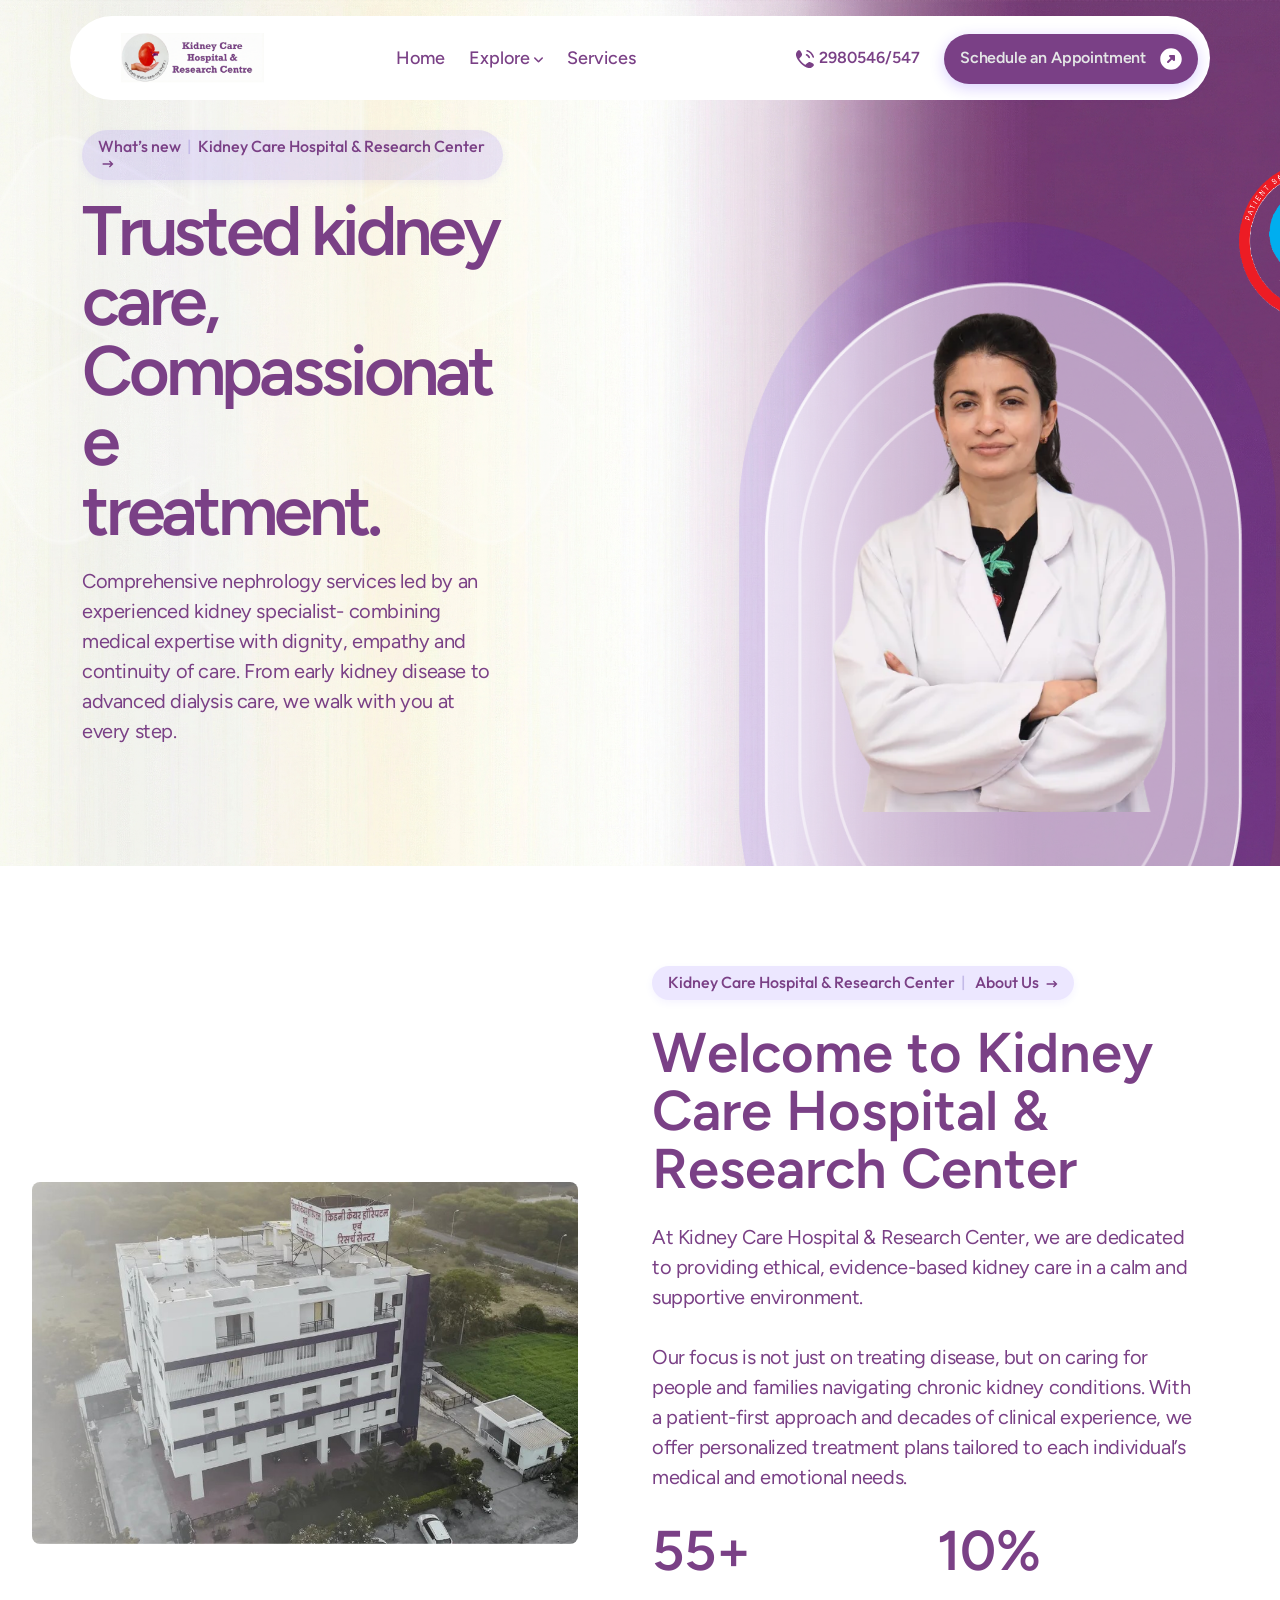
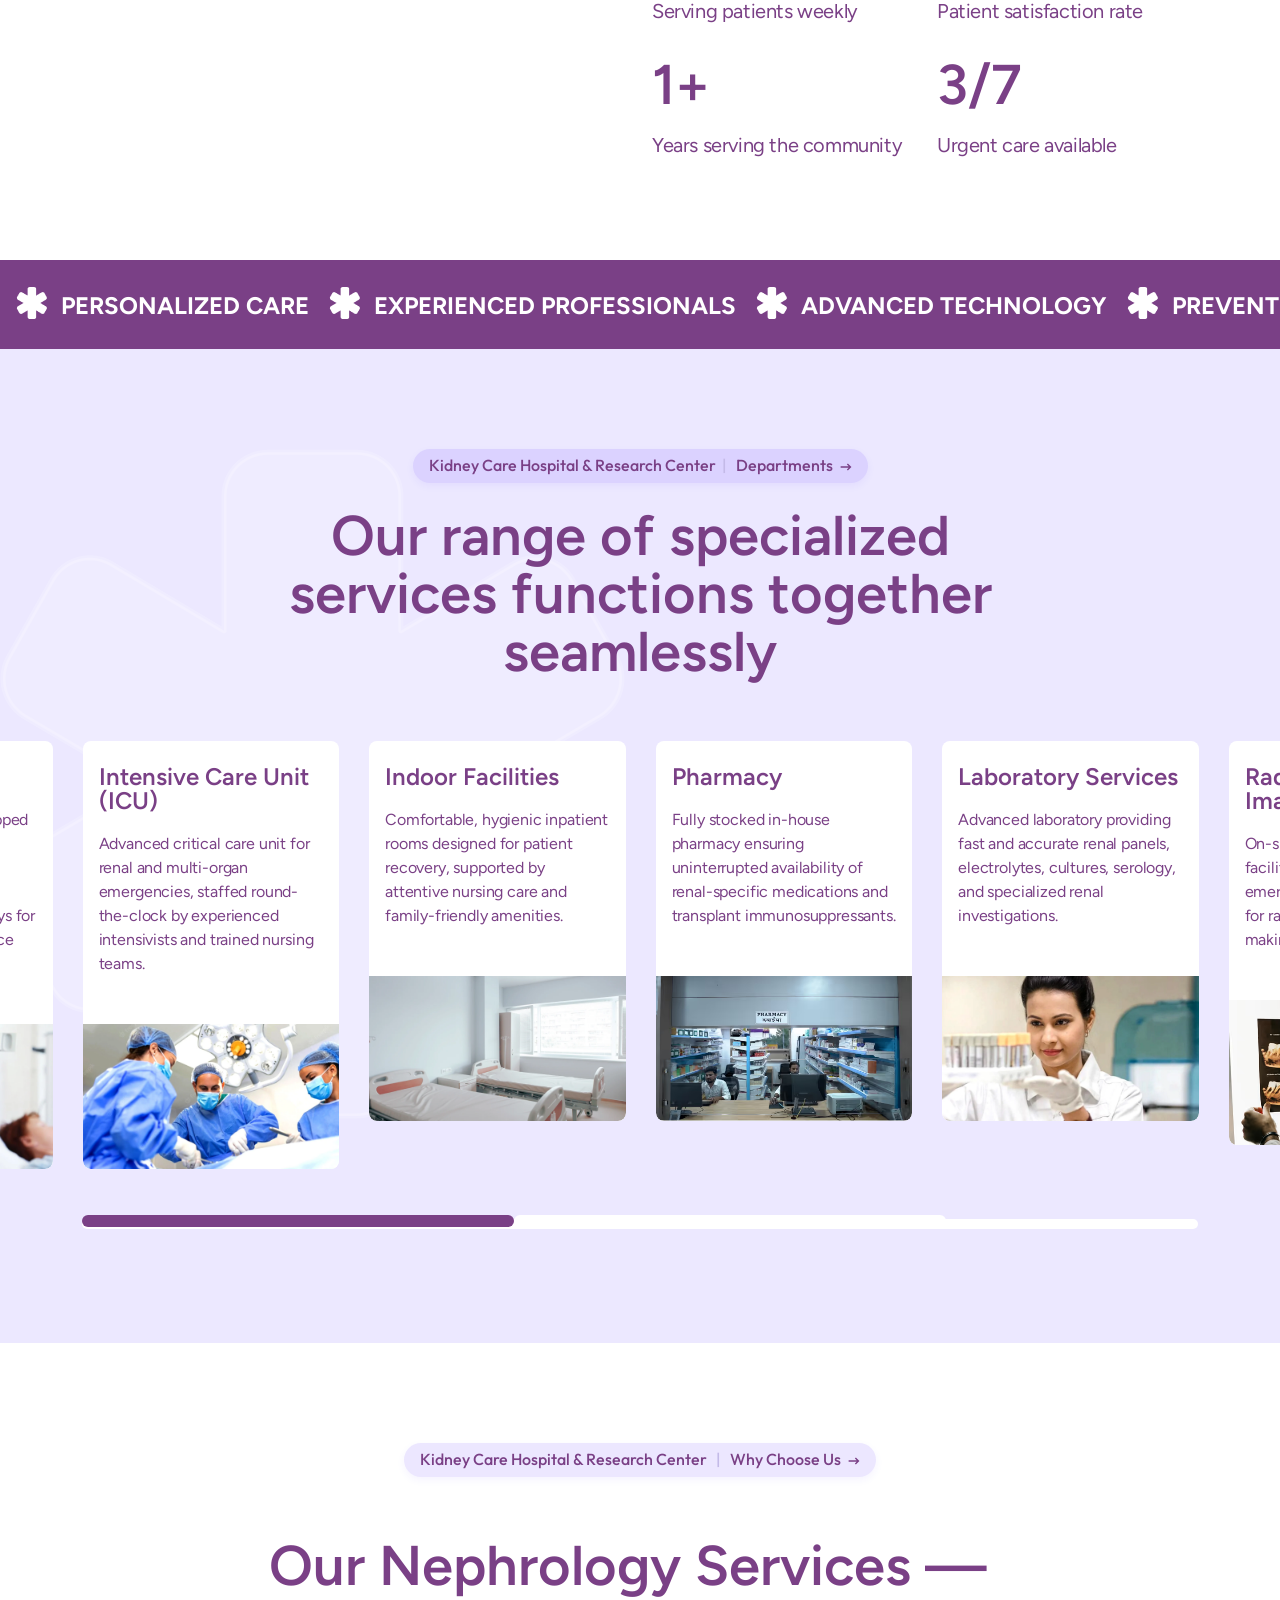
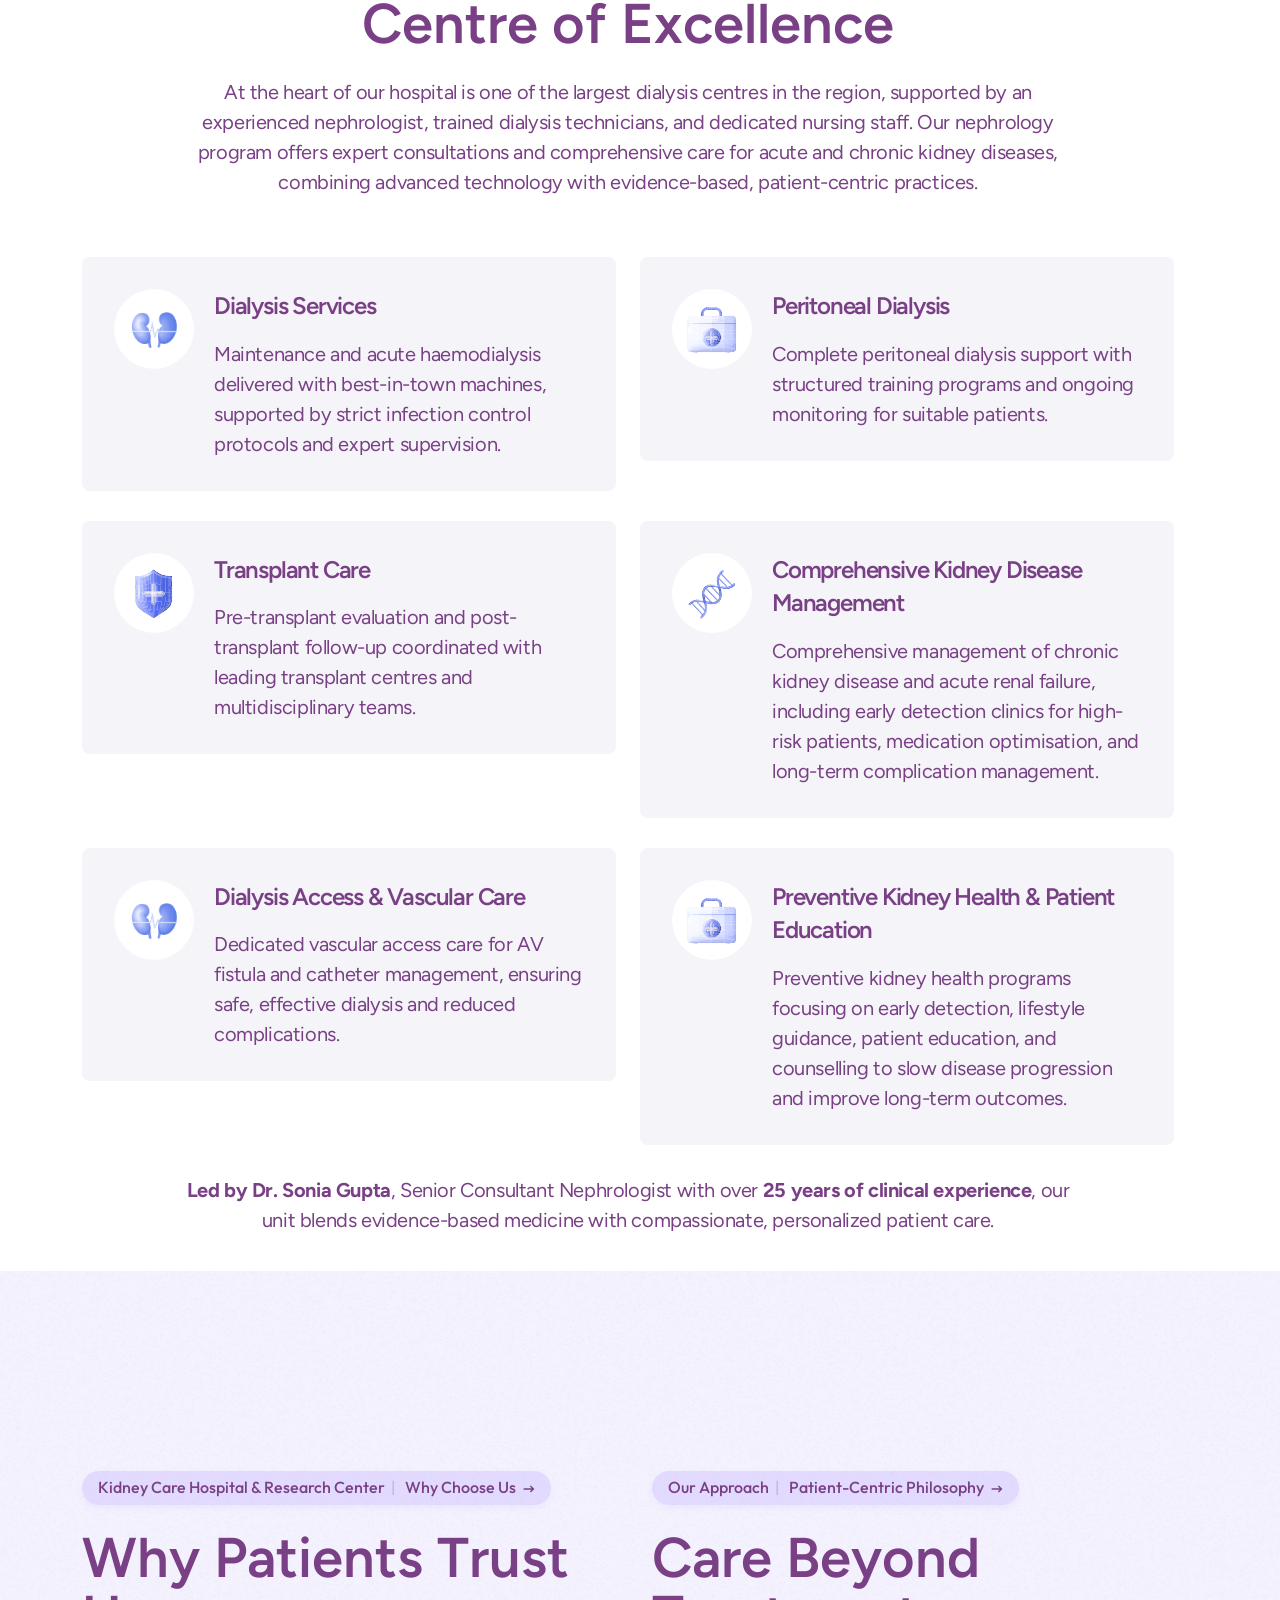
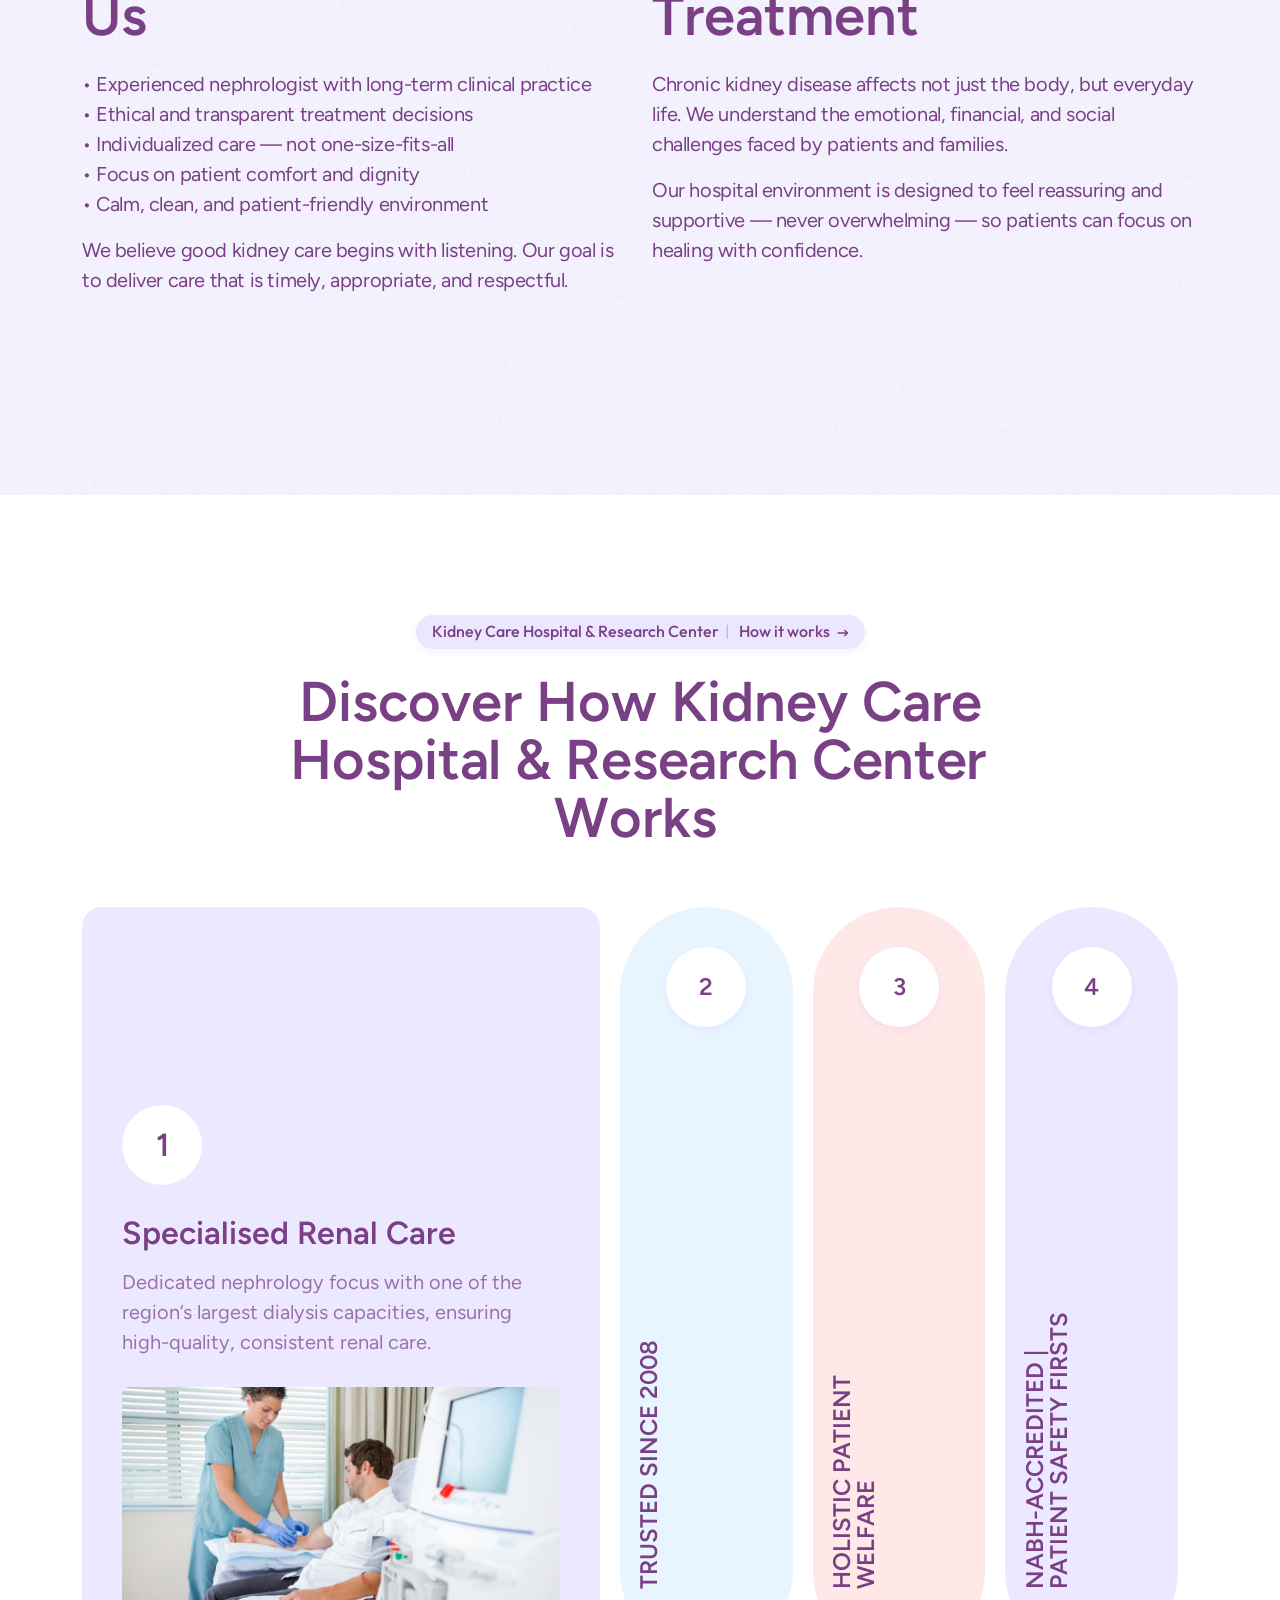
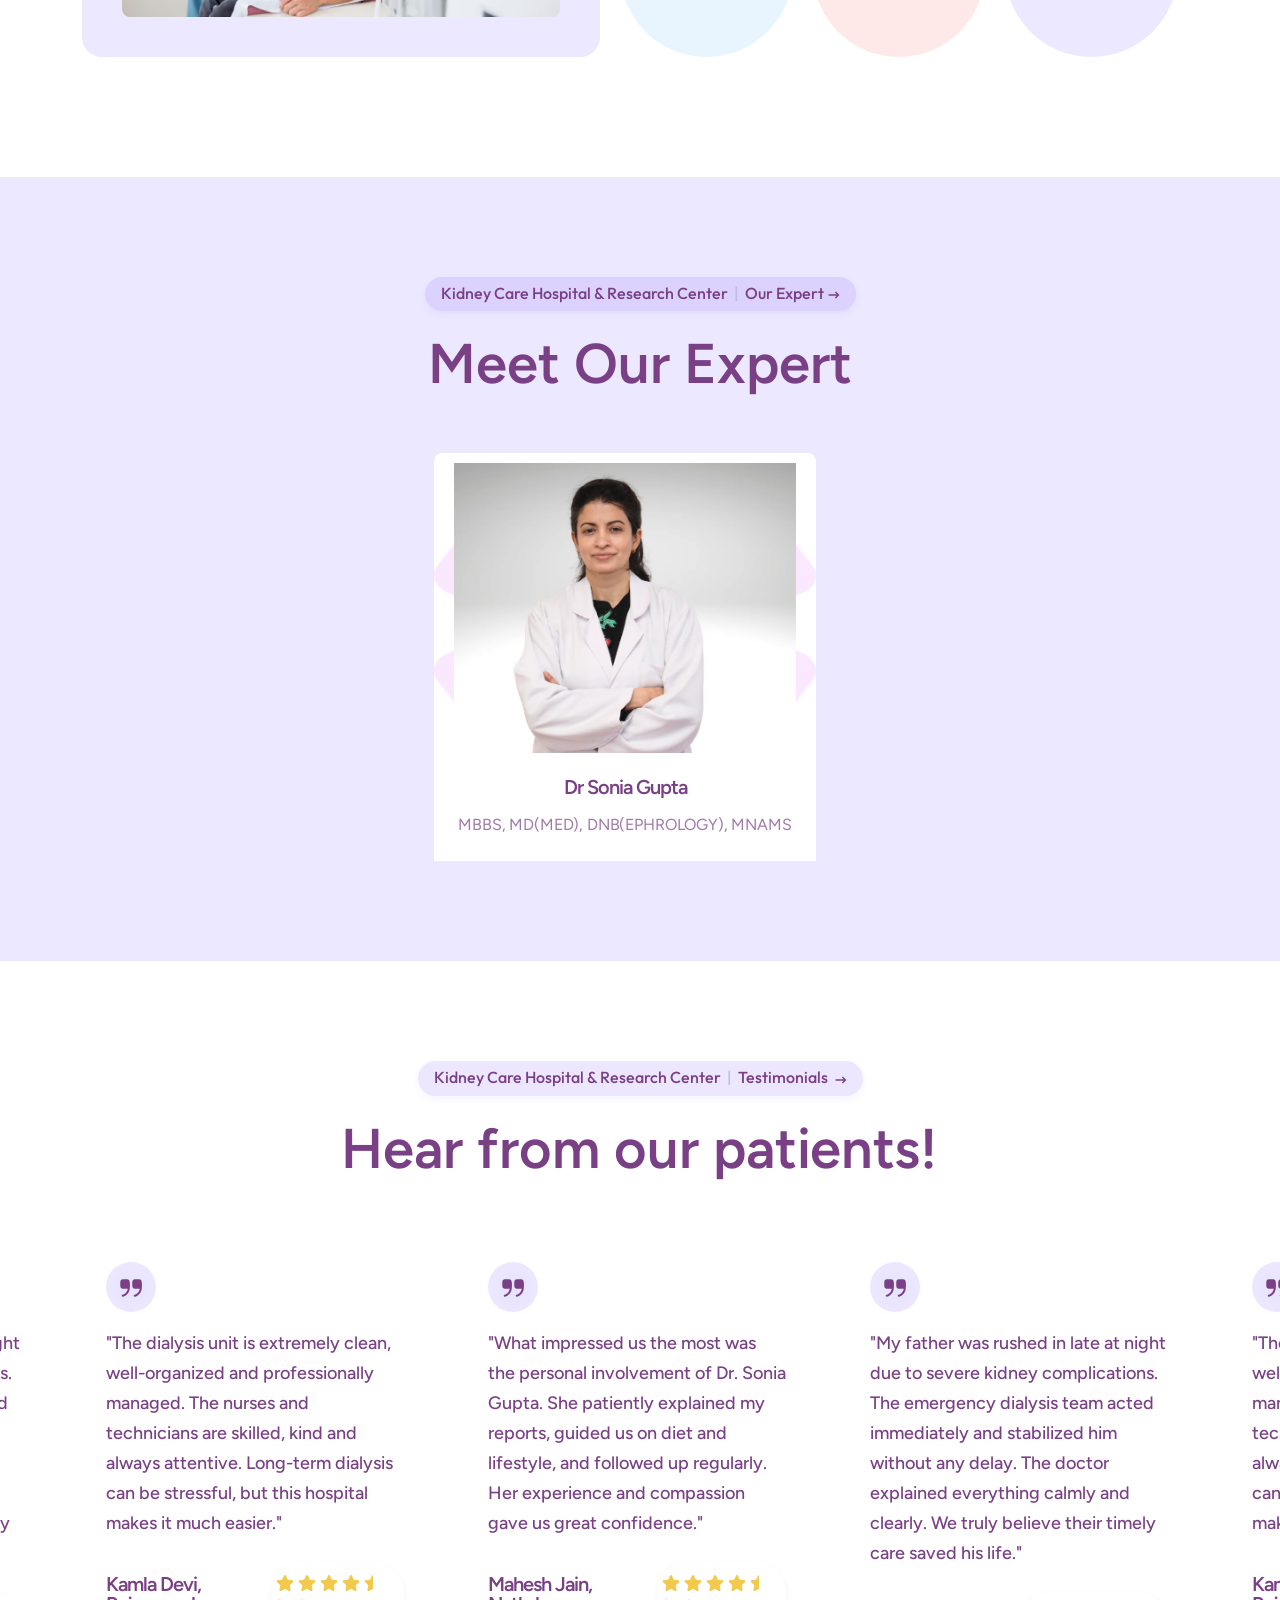
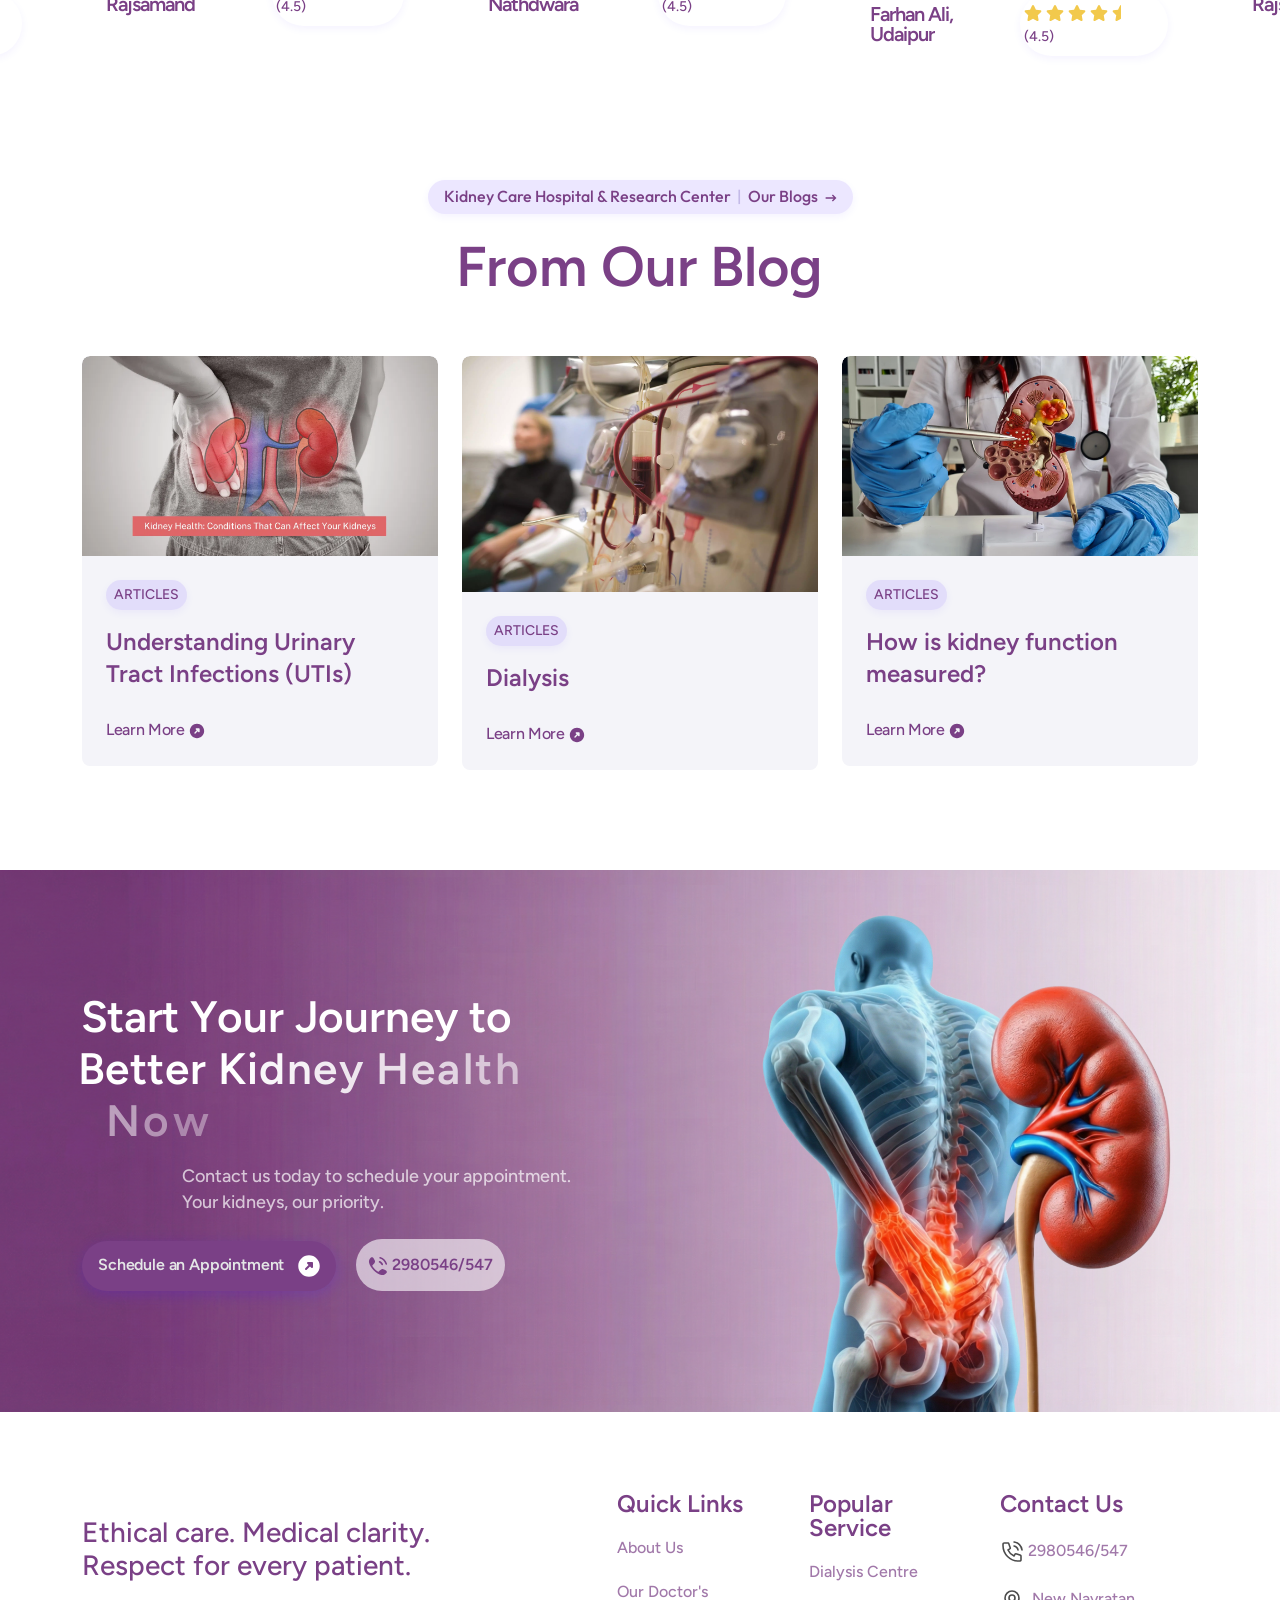
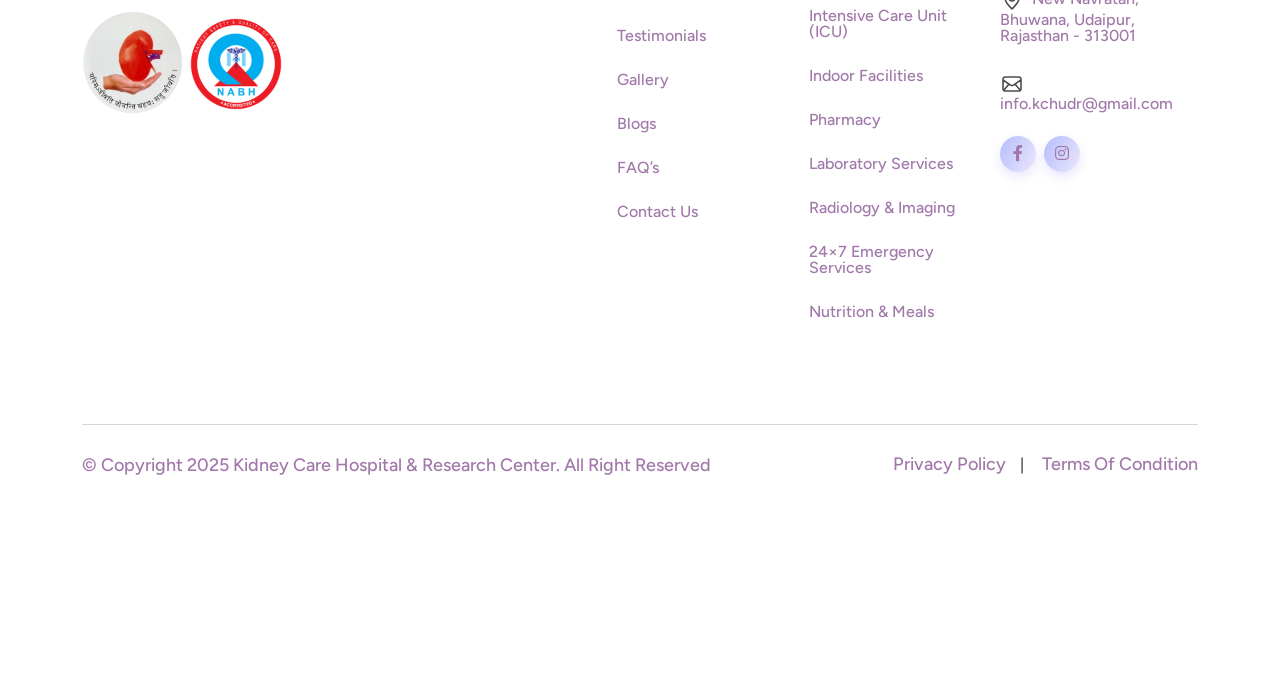
==== index.html @ 09b4edaa "initial commit" ====
<!DOCTYPE html>
<html lang="en">
<head>
     <meta charset="UTF-8">
     <meta name="viewport" content="width=device-width, initial-scale=1.0">
     <title>Kidney Care Hospital & Research Center</title>

     <!--=====FAB ICON=======-->
    <link rel="shortcut icon" href="assets/img/logo/1.png">

    <!--===== CSS LINK =======-->
    <link rel="stylesheet" href="assets/css/plugins/bootstrap.min.css">
    <link rel="stylesheet" href="assets/css/plugins/aos.css">
    <link rel="stylesheet" href="assets/css/plugins/fontawesome.css">
    <link rel="stylesheet" href="assets/css/plugins/magnific-popup.css">
    <link rel="stylesheet" href="assets/css/plugins/owlcarousel.min.css">
    <link rel="stylesheet" href="assets/css/plugins/sidebar.css">
    <link rel="stylesheet" href="assets/css/plugins/slick-slider.css">
    <link rel="stylesheet" href="assets/css/plugins/nice-select.css">
    <link rel="stylesheet" href="assets/css/plugins/swiper-bundle.css">
    <link rel="stylesheet" href="assets/css/main.css">

    <!--=====  JS SCRIPT LINK =======-->
    <script src="assets/js/plugins/jquery-3-7-1.min.js"></script>

</head>
<body>

<!--===== PRELOADER STARTS =======-->
<div class="cs_preloader">
    <div class="cs_preloader_in">
      <div class="cs_wave_first">
        <svg enable-background="new 0 0 300.08 300.08" viewBox="0 0 300.08 300.08" xmlns="http://www.w3.org/2000/svg"><path d="m293.26 184.14h-82.877l-12.692-76.138c-.546-3.287-3.396-5.701-6.718-5.701-.034 0-.061 0-.089 0-3.369.027-6.199 2.523-6.677 5.845l-12.507 87.602-14.874-148.69c-.355-3.43-3.205-6.056-6.643-6.138-.048 0-.096 0-.143 0-3.39 0-6.274 2.489-6.752 5.852l-19.621 137.368h-9.405l-12.221-42.782c-.866-3.028-3.812-5.149-6.8-4.944-3.13.109-5.777 2.332-6.431 5.395l-8.941 42.332h-73.049c-3.771 0-6.82 3.049-6.82 6.82 0 3.778 3.049 6.82 6.82 6.82h78.566c3.219 0 6.002-2.251 6.67-5.408l4.406-20.856 6.09 21.313c.839 2.939 3.526 4.951 6.568 4.951h20.46c3.396 0 6.274-2.489 6.752-5.845l12.508-87.596 14.874 148.683c.355 3.437 3.205 6.056 6.643 6.138h.143c3.39 0 6.274-2.489 6.752-5.845l14.227-99.599 6.397 38.362c.546 3.287 3.396 5.702 6.725 5.702h88.66c3.771 0 6.82-3.049 6.82-6.82-.001-3.772-3.05-6.821-6.821-6.821z"></path></svg>
      </div>
      <div class="cs_wave_second">
        <svg enable-background="new 0 0 300.08 300.08" viewBox="0 0 300.08 300.08" xmlns="http://www.w3.org/2000/svg"><path d="m293.26 184.14h-82.877l-12.692-76.138c-.546-3.287-3.396-5.701-6.718-5.701-.034 0-.061 0-.089 0-3.369.027-6.199 2.523-6.677 5.845l-12.507 87.602-14.874-148.69c-.355-3.43-3.205-6.056-6.643-6.138-.048 0-.096 0-.143 0-3.39 0-6.274 2.489-6.752 5.852l-19.621 137.368h-9.405l-12.221-42.782c-.866-3.028-3.812-5.149-6.8-4.944-3.13.109-5.777 2.332-6.431 5.395l-8.941 42.332h-73.049c-3.771 0-6.82 3.049-6.82 6.82 0 3.778 3.049 6.82 6.82 6.82h78.566c3.219 0 6.002-2.251 6.67-5.408l4.406-20.856 6.09 21.313c.839 2.939 3.526 4.951 6.568 4.951h20.46c3.396 0 6.274-2.489 6.752-5.845l12.508-87.596 14.874 148.683c.355 3.437 3.205 6.056 6.643 6.138h.143c3.39 0 6.274-2.489 6.752-5.845l14.227-99.599 6.397 38.362c.546 3.287 3.396 5.702 6.725 5.702h88.66c3.771 0 6.82-3.049 6.82-6.82-.001-3.772-3.05-6.821-6.821-6.821z"></path></svg>
      </div>
    </div>
  </div>
<!--===== PRELOADER ENDS =======-->

<!--===== PROGRESS STARTS=======-->
<div class="paginacontainer">
     <div class="progress-wrap">
       <svg class="progress-circle svg-content" width="100%" height="100%" viewBox="-1 -1 102 102">
         <path d="M50,1 a49,49 0 0,1 0,98 a49,49 0 0,1 0,-98"/>
       </svg>
     </div>
   </div>
 <!--===== PROGRESS ENDS=======-->

<!--=====HEADER START=======-->
<header class="homepage4-body">
  <div id="vl-header-sticky" class="vl-header-area vl-transparent-header">
      <div class="container">
          <div class="row align-items-center row-bg1">
              <div class="col-lg-2 col-md-6 col-6">
                  <div class="vl-logo">
                      <a href="index.html"><img src="assets/img/logo/logo+text.png" alt=""></a>
                  </div>
              </div>
              <div class="col-lg-5 d-none d-lg-block">
                  <div class="vl-main-menu text-center">
                         <nav class="vl-mobile-menu-active">
<ul>
    <li class="has-dropdown">
      <a href="index.html">Home <span class="arrow-size"></i></span></a>
    </li>
    <li class="has-dropdown">
      <a href="#">Explore <span class="arrow-size"><i class="fa-solid fa-angle-down d-lg-inline d-none"></i></span></a>
        <ul class="sub-menu">
            <li><a href="about.html">About Us</a></li>
            <li><a href="doctor.html">Our Doctor</a></li>
            <li><a href="testimonial.html">Testimonials</a></li>
            <li><a href="Gallery.html">Gallery</a></li>
            <li><a href="https://drsoniagupta.exlyapp.com/blog">Blogs</a></li>
            <li><a href="faq.html">FAQ’s</a></li>
            <li><a href="contact.html">Contact Us</a></li>
        </ul>
    </li>
    <li class="has-dropdown">
        <a href="services.html">Services <span class="arrow-size"></i></span></a>
    </li>
</ul>
                      </nav>
                  </div>
              </div>
              <div class="col-lg-5 col-md-6 col-6">
                <div class="vl-hero-btn d-none d-lg-block text-end">
                  <div class="btn-area1">
                    <a href="tel:2980546/547" class="phone"><svg xmlns="http://www.w3.org/2000/svg" width="20" height="20" viewBox="0 0 20 20" fill="none">
                        <g clip-path="url(#clip0_5825_4343)">
<path d="M4.32688 1.17598C4.79912 1.27359 5.1752 1.59087 5.40887 2.01006L6.15321 3.34544C6.42738 3.83727 6.65811 4.25117 6.80878 4.61098C6.96862 4.99266 7.06355 5.36904 7.02016 5.78518C6.97676 6.20131 6.80622 6.55001 6.57107 6.8905C6.3494 7.21148 6.03823 7.56888 5.66848 7.99356L4.57431 9.25038C4.37824 9.47563 4.2802 9.58821 4.27124 9.72896C4.26228 9.86971 4.34263 9.98996 4.50333 10.2304C5.87299 12.2796 7.71894 14.1262 9.76983 15.497C10.0103 15.6577 10.1305 15.738 10.2712 15.7291C10.412 15.7201 10.5247 15.6221 10.7498 15.426L12.0067 14.3318C12.4314 13.962 12.7888 13.6509 13.1098 13.4292C13.4502 13.194 13.799 13.0235 14.2151 12.9801C14.6312 12.9367 15.0077 13.0317 15.3893 13.1915C15.7491 13.3422 16.163 13.5729 16.6547 13.847L17.9902 14.5915C18.4094 14.8251 18.7267 15.2012 18.8243 15.6734C18.9229 16.1505 18.7775 16.6302 18.4562 17.0244C17.2904 18.4547 15.4227 19.3654 13.4633 18.9701C12.259 18.7272 11.0707 18.3225 9.63342 17.4982C6.74558 15.842 4.15636 13.2514 2.50212 10.367C1.67786 8.92963 1.2731 7.74134 1.03015 6.53696C0.634898 4.5776 1.54559 2.70987 2.9759 1.54412C3.37009 1.22284 3.84971 1.07736 4.32688 1.17598Z" fill="#7a4086"/>
<path fill-rule="evenodd" clip-rule="evenodd" d="M11.3062 1.54C11.4337 1.0978 11.8957 0.842779 12.3379 0.970388C15.5607 1.90041 18.099 4.43862 19.0292 7.66132C19.1567 8.1035 18.9017 8.56545 18.4596 8.69304C18.0174 8.8207 17.5554 8.5657 17.4278 8.1235C16.6565 5.45101 14.5483 3.34295 11.8757 2.57171C11.4336 2.4441 11.1786 1.98219 11.3062 1.54ZM10.7947 5.47187C10.9747 5.04825 11.4639 4.85066 11.8876 5.03055C13.2723 5.6186 14.381 6.72725 14.969 8.11199C15.1489 8.53562 14.9513 9.02487 14.5277 9.20479C14.1041 9.38462 13.6148 9.18704 13.4349 8.76345C13.0157 7.77614 12.2234 6.9839 11.2361 6.56463C10.8125 6.38474 10.6149 5.8955 10.7947 5.47187Z" fill="#7a4086"/>
                        </g>
                        <defs>
<clipPath id="clip0_5825_4343">
  <rect width="20" height="20" fill="white"/>
</clipPath>
                        </defs>
                      </svg>2980546/547</a>
                    <a href="https://drsoniaudr.exlyapp.com/c9c3bec6-f6fc-4d8c-a2ba-df7ff831e354" class="vl-btn4">Schedule an Appointment <span><svg xmlns="http://www.w3.org/2000/svg" width="22" height="22" viewBox="0 0 22 22" fill="none">
                        <path fill-rule="evenodd" clip-rule="evenodd" d="M11 0.25C5.06294 0.25 0.25 5.06294 0.25 11C0.25 16.9371 5.06294 21.75 11 21.75C16.9371 21.75 21.75 16.9371 21.75 11C21.75 5.06294 16.9371 0.25 11 0.25ZM10 7C9.5955 7 9.2309 7.24364 9.0761 7.61732C8.92134 7.99099 9.0069 8.42111 9.2929 8.70711L10.5858 10L7.29289 13.2929C6.90237 13.6834 6.90237 14.3166 7.29289 14.7071C7.68342 15.0976 8.31658 15.0976 8.70711 14.7071L12 11.4142L13.2929 12.7071C13.5789 12.9931 14.009 13.0787 14.3827 12.9239C14.7564 12.7691 15 12.4045 15 12V8C15 7.44772 14.5523 7 14 7H10Z" fill="white"/>
                      </svg></span></a>
                </div>
                </div>
                <div class="vl-header-action-item d-block d-lg-none">
                  <button type="button" class="vl-offcanvas-toggle">
                    <i class="fa-solid fa-bars-staggered"></i>
                  </button>
               </div>
              </div>
          </div>
      </div>
  </div>
</header>
 <!--=====HEADER END =======-->

<!--===== MOBILE HEADER STARTS =======-->
<div class="homepage4-body">
  <div class="vl-offcanvas">
    <div class="vl-offcanvas-wrapper">
        <div class="vl-offcanvas-header d-flex justify-content-between align-items-center mb-90">
            <div class="vl-offcanvas-logo">
            </div>
            <div class="vl-offcanvas-close">
               <button class="vl-offcanvas-close-toggle"><a href="index.html"><img src="assets/img/logo/logo+text.png" alt=""></a></button>
            </div>
        </div>

        <div class="vl-offcanvas-menu d-lg-none mb-40">
            <nav></nav>
        </div>

        <div class="space20"></div>
        <div class="vl-offcanvas-info">
            <h3 class="vl-offcanvas-sm-title">Contact Us</h3>
            <div class="space20"></div>
            <span><a href="mailto:info.kchudr@gmail.com"> <i class="fa-regular fa-envelope"></i>info.kchudr@gmail.com</a></span>
            <span><a href="tel:2980546/547"><i class="fa-solid fa-phone"></i> 2980546/547</a></span>
            <span><a href="#"><i class="fa-solid fa-location-dot"></i> New Navratan, Bhuwana, Udaipur, Rajasthan - 313001</a></span>
        </div>
        <div class="space20"></div>
        <div class="vl-offcanvas-social">
            <h3 class="vl-offcanvas-sm-title">Follow Us</h3>
            <div class="space20"></div>
            <a href="https://www.facebook.com/people/Kidney-Care-Hospital-and-Research-Center/100068045023616/"><i class="fab fa-facebook-f"></i></a>
            <a href="https://www.instagram.com/kidneyhospitaludaipur/"><i class="fab fa-instagram"></i></a>
         </div>
    </div>
</div>
<div class="vl-offcanvas-overlay"></div>
</div>
<!--===== MOBILE HEADER ENDS =======-->

<!--===== HERO AREA STARTS =======-->
<div class="hero4-section-area" style="background-image: url(assets/img/all-images/bg/bg3.png); background-position: center; background-repeat: no-repeat; background-size: cover;">
    <div class="container">
        <div class="row align-items-center">
            <div class="col-lg-5">
                <div class="hero-header heading4">
                    <img src="assets/img/elements/elements12.png" alt="" class="elements12 keyframe5">
                    <h5 data-aos="fade-left" data-aos-duration="800">What’s new<span> | </span>Kidney Care Hospital & Research Center<svg xmlns="http://www.w3.org/2000/svg" width="13" height="8" viewBox="0 0 13 8" fill="none">
                        <path d="M0.667969 4.00033H11.049M8.00137 7.33366L11.3346 4.00033L8.0013 0.666992" stroke="#7a4086" stroke-width="1.5"/>
                      </svg></h5>
                      <div class="space16"></div>
                      <h1 class="text-anime-style-3">Trusted kidney care, Compassionate treatment.</h1>
                      <div class="space20"></div>
                      <p data-aos="fade-left" data-aos-duration="900">Comprehensive nephrology services led by an experienced kidney specialist- combining medical expertise with dignity, empathy and continuity of care. From early kidney disease to advanced dialysis care, we walk with you at every step. </p>
                      <div class="space40"></div>
                      <div class="btn-area1" data-aos="fade-left" data-aos-duration="1000">
                        <a href="https://drsoniaudr.exlyapp.com/c9c3bec6-f6fc-4d8c-a2ba-df7ff831e354" class="vl-btn4">Call for Consultation <span><svg xmlns="http://www.w3.org/2000/svg" width="22" height="22" viewBox="0 0 22 22" fill="none">
                        <path fill-rule="evenodd" clip-rule="evenodd" d="M11 0.25C5.06294 0.25 0.25 5.06294 0.25 11C0.25 16.9371 5.06294 21.75 11 21.75C16.9371 21.75 21.75 16.9371 21.75 11C21.75 5.06294 16.9371 0.25 11 0.25ZM10 7C9.5955 7 9.2309 7.24364 9.0761 7.61732C8.92134 7.99099 9.0069 8.42111 9.2929 8.70711L10.5858 10L7.29289 13.2929C6.90237 13.6834 6.90237 14.3166 7.29289 14.7071C7.68342 15.0976 8.31658 15.0976 8.70711 14.7071L12 11.4142L13.2929 12.7071C13.5789 12.9931 14.009 13.0787 14.3827 12.9239C14.7564 12.7691 15 12.4045 15 12V8C15 7.44772 14.5523 7 14 7H10Z" fill="white"/>
                        </svg></span></a>
                      </div>
                </div>
            </div>

            <div class="col-lg-5">
                <div class="hero4-images-area">
                    <div class="bg-area">
                        <img src="assets/img/all-images/bg/hero-bg2.png" alt="" class="hero-bg2">
                    </div>
                    <div class="img1 text-end">
                      <img src="assets/img/all-images/team/Adobe Express - file.png" alt="" style="width: 100%; padding-top: 72px; margin-left: 90px;">
                    </div>
                    </div>
                </div>
            </div>
        </div>
    </div>
</div>
<!--===== HERO AREA ENDS =======-->

<!--===== ABOUT AREA STARTS =======-->
<div class="about4-section-area sp1">
  <div class="container">
    <div class="row align-items-center">
      <div class="col-lg-6">
        <div class="about-images-area">
          <div class="img1 image-anime reveal">
            <img src="assets/img/all-images/about/firstbanner-min.jpg" alt="">
          </div>
          <div class="img2">
            <img src="assets/img/elements/elements18.png" alt="" class="elements18 keyframe5">
          </div>
        </div>
      </div>
      <div class="col-lg-6">
        <div class="about4-heading heading4">
          <h5 class="vl-section-subtitle" data-aos="fade-left" data-aos-duration="800">Kidney Care Hospital & Research Center<span> | </span> About Us <svg xmlns="http://www.w3.org/2000/svg" width="13" height="8" viewBox="0 0 13 8" fill="none">
            <path d="M0.667969 4.00033H11.049M8.00137 7.33366L11.3346 4.00033L8.0013 0.666992" stroke="#7a4086" stroke-width="1.5"/>
          </svg>
        </h5>
        <div class="space24"></div>
        <h2 class="vl-section-title text-anime-style-3">Welcome to Kidney Care Hospital & Research Center </h2>
        <div class="space24"></div>
        <p data-aos="fade-left" data-aos-duration="900">At Kidney Care Hospital & Research Center, we are dedicated to providing ethical, evidence-based kidney care in a calm and supportive environment.
        <br>
        <br>
        Our focus is not just on treating disease, but on caring for people and families navigating chronic kidney conditions.
        With a patient-first approach and decades of clinical experience, we offer personalized treatment plans tailored to each individual’s medical and emotional needs.</p>
          <div class="row">
            <div class="col-lg-6">
              <div class="counter-boxarea" data-aos="fade-left" data-aos-duration="1000">
                <h2><span class="counter">500</span>+</h2>
                <div class="space16"></div>
                <p>Serving patients weekly</p>
              </div>
            </div>

            <div class="col-lg-6">
              <div class="counter-boxarea" data-aos="fade-left" data-aos-duration="1100">
                <h2><span class="counter">95</span>%</h2>
                <div class="space16"></div>
                <p>Patient satisfaction rate</p>
              </div>
            </div>

            <div class="col-lg-6">
              <div class="counter-boxarea" data-aos="fade-left" data-aos-duration="1200">
                <h2><span class="counter">10</span>+</h2>
                <div class="space16"></div>
                <p>Years serving the community</p>
              </div>
            </div>

            <div class="col-lg-6">
              <div class="counter-boxarea" data-aos="fade-left" data-aos-duration="1000">
                <h2><span class="counter">24</span>/7</h2>
                <div class="space16"></div>
                <p>Urgent care available</p>
              </div>
            </div>
          </div>
        </div>
      </div>
    </div>
  </div>
</div>
<!--===== ABOUT AREA ENDS =======-->
<div class="slider4-section-area">
  <div class="marquee-wrap">
    <div class="marquee-text">
      <div class="brand-single-box">
        <h3><img src="assets/img/elements/elements1.png" alt=""> Personalized Care</h3>
      </div>

      <div class="brand-single-box">
      <h3><img src="assets/img/elements/elements1.png" alt=""> Experienced Professionals</h3>
      </div>

    <div class="brand-single-box">
      <h3><img src="assets/img/elements/elements1.png" alt=""> Advanced Technology</h3>
    </div>

    <div class="brand-single-box">
      <h3><img src="assets/img/elements/elements1.png" alt=""> Preventive Care</h3>
    </div>

    <div class="brand-single-box">
      <h3><img src="assets/img/elements/elements1.png" alt=""> Patient-Centered Approach</h3>
    </div>

    <div class="brand-single-box">
      <h3><img src="assets/img/elements/elements1.png" alt=""> Personalized Care</h3>
  </div>

  <div class="brand-single-box">
    <h3><img src="assets/img/elements/elements1.png" alt=""> Experienced Professionals</h3>
  </div>

  <div class="brand-single-box">
    <h3> <img src="assets/img/elements/elements1.png" alt="">Advanced Technology</h3>
  </div>

  <div class="brand-single-box">
    <h3><img src="assets/img/elements/elements1.png" alt=""> Preventive Care</h3>
  </div>

  <div class="brand-single-box">
    <h3><img src="assets/img/elements/elements1.png" alt=""> Patient-Centered Approach</h3>
  </div>
  <div class="brand-single-box">
    <h3><img src="assets/img/elements/elements1.png" alt=""> Personalized Care</h3>
  </div>

  <div class="brand-single-box">
    <h3><img src="assets/img/elements/elements1.png" alt=""> Experienced Professionals</h3>
  </div>

  <div class="brand-single-box">
    <h3><img src="assets/img/elements/elements1.png" alt=""> Advanced Technology</h3>
  </div>

  <div class="brand-single-box">
    <h3><img src="assets/img/elements/elements1.png" alt=""> Preventive Care</h3>
  </div>

  <div class="brand-single-box">
    <h3><img src="assets/img/elements/elements1.png" alt=""> Patient-Centered Approach</h3>
  </div>
      </div>
    </div>
  </div>
<!--===== SERVICE AREA STARTS =======-->
<div class="service4-section-area sp1">
  <img src="assets/img/elements/elements12.png" alt="" class="elements12 keyframe5">
  <div class="container">
    <div class="row">
      <div class="col-lg-8 m-auto">
        <div class="heading4 text-center space-margin60">
          <h5 class="vl-section-subtitle">Kidney Care Hospital & Research Center<span> | </span> Departments <svg xmlns="http://www.w3.org/2000/svg" width="13" height="8" viewBox="0 0 13 8" fill="none">
            <path d="M0.667969 4.00033H11.049M8.00137 7.33366L11.3346 4.00033L8.0013 0.666992" stroke="#7a4086" stroke-width="1.5"/>
          </svg>
        </h5>
        <div class="space24"></div>
        <h2 class="vl-section-title text-anime-style-3">Our range of specialized services functions together seamlessly</h2>
        </div>
      </div>
    </div>

    <div class="row">
      <div class="col-lg-12">
        <div class="service4-slider-area owl-carousel">
          <div class="service4-boxarea">
            <div class="content-area">
              <a class="title">Dialysis Centre</a>
              <div class="space16"></div>
              <p>A large-capacity unit equipped with best-in-town haemodialysis machines, advanced water treatment systems, and dedicated bays for both acute and maintenance dialysis.</p>
              <div class="space24"></div>
            </div>

            <div class="img1 image-anime">
              <img src="assets/img/all-images/works/maxresdefault-big.webp" alt="">
            </div>
          </div>

          <div class="service4-boxarea">
            <div class="content-area">
              <a class="title">Intensive Care Unit (ICU)</a>
              <div class="space16"></div>
              <p> Advanced critical care unit for renal and multi-organ emergencies, staffed round-the-clock
                by experienced intensivists and trained nursing teams.</p>
              <div class="space24"></div>
            </div>

            <div class="img1 image-anime">
              <img src="assets/img/all-images/works/operation-big.webp" alt="">
            </div>
          </div>

          <div class="service4-boxarea">
            <div class="content-area">
              <a class="title">Indoor Facilities</a>
              <div class="space16"></div>
              <p>Comfortable, hygienic inpatient rooms designed for patient recovery, supported by attentive
                nursing care and family-friendly amenities.</p>
              <div class="space24"></div>
            </div>

            <div class="img1 image-anime">
              <img src="assets/img/all-images/works/private-rooms-1-big.webp" alt="">
            </div>
          </div>

          <div class="service4-boxarea">
            <div class="content-area">
              <a class="title">Pharmacy</a>
              <div class="space16"></div>
              <p>Fully stocked in-house pharmacy ensuring uninterrupted availability of renal-specific
                medications and transplant immunosuppressants.</p>
              <div class="space24"></div>
            </div>

            <div class="img1 image-anime">
              <img src="assets/img/all-images/works/general service6.avif" alt="">
            </div>
          </div>

          <div class="service4-boxarea">
            <div class="content-area">
              <a class="title">Laboratory Services</a>
              <div class="space16"></div>
              <p>Advanced laboratory providing fast and accurate renal panels, electrolytes, cultures,
                serology, and specialized renal investigations.</p>
              <div class="space24"></div>
            </div>

            <div class="img1 image-anime">
              <img src="assets/img/all-images/works/diag-big-1.webp" alt="">
            </div>
          </div>

          <div class="service4-boxarea">
            <div class="content-area">
              <a class="title">Radiology & Imaging</a>
              <div class="space16"></div>
              <p>On-site diagnostic imaging facilities including X-rays and emergency radiology support
                for rapid clinical decision-making</p>
              <div class="space24"></div>
            </div>

            <div class="img1 image-anime">
              <img src="assets/img/all-images/works/general service4.avif" alt="">
            </div>
          </div>

          <div class="service4-boxarea">
            <div class="content-area">
              <a class="title">24×7 Emergency Services</a>
              <div class="space16"></div>
              <p>Immediate medical evaluation and emergency dialysis access available round-the-clock
                for all critical and urgent presentations.</p>
              <div class="space24"></div>
            </div>

            <div class="img1 image-anime">
              <img src="assets/img/all-images/works/general service1.avif" alt="">
            </div>
          </div>

          <div class="service4-boxarea">
            <div class="content-area">
              <a class="title">Nutrition & Meals</a>
              <div class="space16"></div>
              <p> Nutritious, hospital-grade meals provided free of charge to all inpatients, customized
                to meet renal dietary requirements.</p>
              <div class="space24"></div>
            </div>

            <div class="img1 image-anime">
              <img src="assets/img/all-images/works/diet-services-big.webp" alt="">
            </div>
          </div>

         
        </div>
      </div>
    </div>
  </div>
</div>
<!--===== SERVICE AREA ENDS =======-->

<!--===== SERVICE AREA STARTS =======-->
<div class="service-benefites-section-area sp2">
  <div class="container">

     <!-- Why Choose Us Heading -->
    <div class="row">
      <div class="col-lg-6 m-auto">
        <div class="heading4 text-center space-margin60">
          <h5 class="vl-section-subtitle">
            Kidney Care Hospital & Research Center <span> | </span> Why Choose Us
            <svg xmlns="http://www.w3.org/2000/svg" width="13" height="8" viewBox="0 0 13 8" fill="none">
              <path d="M0.667969 4.00033H11.049M8.00137 7.33366L11.3346 4.00033L8.0013 0.666992"
                stroke="#7a4086" stroke-width="1.5" />
            </svg>
          </h5>
      </div>
    </div>

    <!-- Centre of Excellence Intro -->
    <div class="row">
  <div class="col-lg-10 m-auto">
    <div class="heading4 text-center space-margin60">
      <h2 class="vl-section-title text-anime-style-3">
        Our Nephrology Services — Centre of Excellence
      </h2>
      <div class="space24"></div>
      <p>
        At the heart of our hospital is one of the largest dialysis centres in the region,
        supported by an experienced nephrologist, trained dialysis technicians,
        and dedicated nursing staff. Our nephrology program offers expert consultations
        and comprehensive care for acute and chronic kidney diseases, combining advanced
        technology with evidence-based, patient-centric practices.
      </p>
    </div>
  </div>
</div>

<!-- Services -->
<div class="row">
  <div class="col-lg-12">
    <div class="benefites-box">
      <div class="row">

        <!-- Dialysis Services -->
        <div class="col-lg-6 col-md-6" data-aos="fade-up" data-aos-duration="900">
          <div class="benefites-widget-boxarea">
            <div class="icons">
              <img src="assets/img/icons/hero-icon3.png" alt="">
            </div>
            <div class="content-area">
              <a class="title">Dialysis Services</a>
              <div class="space16"></div>
              <p>
                Maintenance and acute haemodialysis delivered with best-in-town machines,
                supported by strict infection control protocols and expert supervision.
              </p>
            </div>
          </div>
        </div>

        <!-- Peritoneal Dialysis -->
        <div class="col-lg-6 col-md-6" data-aos="fade-up" data-aos-duration="1000">
          <div class="benefites-widget-boxarea">
            <div class="icons">
              <img src="assets/img/icons/hero-icon4.svg" alt="">
            </div>
            <div class="content-area">
              <a class="title">Peritoneal Dialysis</a>
              <div class="space16"></div>
              <p>
                Complete peritoneal dialysis support with structured training programs
                and ongoing monitoring for suitable patients.
              </p>
            </div>
          </div>
        </div>

        <!-- Transplant Care -->
        <div class="col-lg-6 col-md-6" data-aos="fade-up" data-aos-duration="1100">
          <div class="benefites-widget-boxarea">
            <div class="icons">
              <img src="assets/img/icons/hero-icon2.svg" alt="">
            </div>
            <div class="content-area">
              <a class="title">Transplant Care</a>
              <div class="space16"></div>
              <p>
                Pre-transplant evaluation and post-transplant follow-up coordinated
                with leading transplant centres and multidisciplinary teams.
              </p>
            </div>
          </div>
        </div>

        <!-- CKD Management -->
        <div class="col-lg-6 col-md-6" data-aos="fade-up" data-aos-duration="1200">
          <div class="benefites-widget-boxarea">
            <div class="icons">
              <img src="assets/img/icons/hero-icon1.svg" alt="">
            </div>
            <div class="content-area">
              <a class="title">Comprehensive Kidney Disease Management</a>
              <div class="space16"></div>
              <p>
                Comprehensive management of chronic kidney disease and acute renal failure,
                including early detection clinics for high-risk patients, medication optimisation,
                and long-term complication management.
              </p>
            </div>
          </div>
        </div>

        <!-- Vascular Access Care -->
        <div class="col-lg-6 col-md-6" data-aos="fade-up" data-aos-duration="1300">
          <div class="benefites-widget-boxarea">
            <div class="icons">
              <img src="assets/img/icons/hero-icon3.png" alt="">
            </div>
            <div class="content-area">
              <a class="title">Dialysis Access & Vascular Care</a>
              <div class="space16"></div>
              <p>
                Dedicated vascular access care for AV fistula and catheter management,
                ensuring safe, effective dialysis and reduced complications.
              </p>
            </div>
          </div>
        </div>

        <!-- Patient Education -->
        <div class="col-lg-6 col-md-6" data-aos="fade-up" data-aos-duration="1400">
          <div class="benefites-widget-boxarea">
            <div class="icons">
              <img src="assets/img/icons/hero-icon4.svg" alt="">
            </div>
            <div class="content-area">
              <a class="title">Preventive Kidney Health & Patient Education</a>
              <div class="space16"></div>
              <p>
                Preventive kidney health programs focusing on early detection,
                lifestyle guidance, patient education, and counselling to slow
                disease progression and improve long-term outcomes.
              </p>
            </div>
          </div>
        </div>

      </div>
    </div>
  </div>
</div>


    <!-- Leadership -->
    <div class="row">
      <div class="col-lg-10 m-auto text-center space-margin60">
        <p style="color: var(--ztc-text-text-11);
    font-family: var(--ztc-family-font1);
    font-size: var(--ztc-font-size-font-s20);
    font-style: normal;
    font-weight: var(--ztc-weight-regular);
    line-height: 30px;
    letter-spacing: -0.4px;">
          <strong>Led by Dr. Sonia Gupta</strong>, Senior Consultant Nephrologist with over
          <strong>25 years of clinical experience</strong>, our unit blends
          evidence-based medicine with compassionate, personalized patient care.
        </p>
      </div>
    </div>

  </div>
</div>

<!--===== SERVICE AREA ENDS =======-->

<!--===== WHY CHOOSE US STARTS =======-->
<div class="space36"></div>
<div class="testimonial4-section-area sp1" style="background-image: url(assets/img/all-images/bg/bg7.png); background-position: center; background-repeat: no-repeat; background-size: cover;">
<div class="about4-section-area sp1">
  <div class="container">
    <div class="row">

      <!-- LEFT COLUMN : WHY CHOOSE US -->
      <div class="col-lg-6">
        <div class="about4-heading heading4">

          <h5 class="vl-section-subtitle" data-aos="fade-left" data-aos-duration="800">
            Kidney Care Hospital & Research Center<span> | </span> Why Choose Us
            <svg xmlns="http://www.w3.org/2000/svg" width="13" height="8" viewBox="0 0 13 8" fill="none">
              <path d="M0.667969 4.00033H11.049M8.00137 7.33366L11.3346 4.00033L8.0013 0.666992" stroke="#7a4086" stroke-width="1.5"/>
            </svg>
          </h5>

          <div class="space24"></div>

          <h2 class="vl-section-title text-anime-style-3">
            Why Patients Trust Us
          </h2>

          <div class="space24"></div>

          <p data-aos="fade-left" data-aos-duration="900">
            • Experienced nephrologist with long-term clinical practice<br>
            • Ethical and transparent treatment decisions<br>
            • Individualized care — not one-size-fits-all<br>
            • Focus on patient comfort and dignity<br>
            • Calm, clean, and patient-friendly environment
          </p>

          <div class="space16"></div>

          <p data-aos="fade-left" data-aos-duration="950">
            We believe good kidney care begins with listening. Our goal is to deliver care that is timely, appropriate, and respectful.
          </p>

        </div>
      </div>

      <!-- RIGHT COLUMN : PATIENT-CENTRIC PHILOSOPHY -->
      <div class="col-lg-6">
        <div class="about4-heading heading4">

          <h5 class="vl-section-subtitle" data-aos="fade-left" data-aos-duration="800">
            Our Approach<span> | </span> Patient-Centric Philosophy
            <svg xmlns="http://www.w3.org/2000/svg" width="13" height="8" viewBox="0 0 13 8" fill="none">
              <path d="M0.667969 4.00033H11.049M8.00137 7.33366L11.3346 4.00033L8.0013 0.666992" stroke="#7a4086" stroke-width="1.5"/>
            </svg>
          </h5>

          <div class="space24"></div>

          <h2 class="vl-section-title text-anime-style-3">
            Care Beyond Treatment
          </h2>

          <div class="space24"></div>

          <p data-aos="fade-left" data-aos-duration="1000">
            Chronic kidney disease affects not just the body, but everyday life. We understand the emotional, financial, and social challenges faced by patients and families.
          </p>

          <div class="space16"></div>

          <p data-aos="fade-left" data-aos-duration="1050">
            Our hospital environment is designed to feel reassuring and supportive — never overwhelming — so patients can focus on healing with confidence.
          </p>

        </div>
      </div>

    </div>
  </div>
</div>
</div>
<!--===== WHY CHOOSE US ENDS =======-->

<!--===== WORKS AREA STARTS =======-->
<div class="works4-section-area sp6">
  <div class="container">
    <div class="row">
      <div class="col-lg-8 m-auto">
        <div class="heading4 text-center space-margin60">
          <h5 class="vl-section-subtitle">Kidney Care Hospital & Research Center<span> | </span> How it works <svg xmlns="http://www.w3.org/2000/svg" width="13" height="8" viewBox="0 0 13 8" fill="none">
            <path d="M0.667969 4.00033H11.049M8.00137 7.33366L11.3346 4.00033L8.0013 0.666992" stroke="#7a4086" stroke-width="1.5"/>
          </svg>
        </h5>
        <div class="space24"></div>
        <h2 class="vl-section-title text-anime-style-3">Discover How Kidney Care Hospital & Research Center Works</h2>
        </div>
      </div>
    </div>

    <div class="row">
    <div class="col-lg-12" data-aos="zoom-out" data-aos-duration="1200">
    <div class="cs_case_study_1_list">

      <!-- 1 -->
      <div class="cs_case_study cs_style_1 cs_hover_active active" data-aos="fade-up" data-aos-duration="800">
        <a class="cs_case_study_thumb cs_bg_filed" data-src="assets/img/all-images/works/work-img10.webp"></a>
        <div class="content-area1">
          <div class="arrow"><a href="#">1</a></div>
          <div class="text"><a href="#">Specialised Renal Care</a></div>
        </div>
        <div class="content-area">
          <div class="arrow2"><a href="#">1</a></div>
          <div class="space32"></div>
          <a class="head">Specialised Renal Care</a>
          <div class="space16"></div>
          <p>Dedicated nephrology focus with one of the region’s largest dialysis capacities, ensuring high-quality, consistent renal care.</p>
          <div class="space30"></div>
          <div class="img1">
            <img src="assets/img/all-images/service/452d6a583e2d5a99d565371c70c27ff7f1ba5c79-960x504.avif" alt="">
          </div>
        </div>
      </div>

      <!-- 2 -->
      <div class="cs_case_study cs_style_1 box2 cs_hover_active" data-aos="fade-up" data-aos-duration="900">
        <a class="cs_case_study_thumb cs_case_study_thumb2 cs_bg_filed" data-src="assets/img/all-images/case/case-img2.png"></a>
        <div class="content-area1">
          <div class="arrow"><a href="#">2</a></div>
          <div class="text"><a href="#">Trusted Since 2008</a></div>
        </div>
        <div class="content-area">
          <div class="arrow2"><a href="#">2</a></div>
          <div class="space32"></div>
          <a class="head">Trusted Since 2008</a>
          <div class="space16"></div>
          <p>Established reputation for ethical, patient-centered nephrology care with consistently high clinical outcomes.</p>
          <div class="space30"></div>
          <div class="img1">
            <img src="assets/img/all-images/service/HealthTrust1400.webp" alt="">
          </div>
        </div>
      </div>

      <!-- 3 -->
      <div class="cs_case_study cs_style_1 box4 cs_hover_active" data-aos="fade-up" data-aos-duration="1100">
        <a class="cs_case_study_thumb cs_case_study_thumb4 cs_bg_filed" data-src="assets/img/all-images/case/case-img4.png"></a>
        <div class="content-area1">
          <div class="arrow"><a href="#">3</a></div>
          <div class="text"><a href="#">Holistic Patient Welfare</a></div>
        </div>
        <div class="content-area">
          <div class="arrow2"><a href="#">3</a></div>
          <div class="space32"></div>
          <a class="head">Holistic Patient Welfare</a>
          <div class="space16"></div>
          <p>Free inpatient meals and compassionate care practices reflecting our commitment to overall patient well-being.</p>
          <div class="space30"></div>
          <div class="img1">
            <img src="assets/img/all-images/service/nurse-nutrition.jpg" alt="">
          </div>
        </div>
      </div>

      <!-- 4 -->
      <div class="cs_case_study cs_style_1 box5 cs_hover_active" data-aos="fade-up" data-aos-duration="1200">
        <a class="cs_case_study_thumb cs_case_study_thumb5 cs_bg_filed" data-src="assets/img/all-images/case/case-img5.png"></a>
        <div class="content-area1">
          <div class="arrow"><a href="#">4</a></div>
          <div class="text"><a href="#">NABH-Accredited | Patient Safety Firsts</a></div>
        </div>
        <div class="content-area">
          <div class="arrow2"><a href="#">4</a></div>
          <div class="space32"></div>
          <a class="head">NABH-Accredited | Patient Safety Firsts</a>
          <div class="space16"></div>
          <p>Empaneled with major State and Central Government schemes including Chiranjeevi, Ayushman Bharat, RGHS, ESIS, and multiple mediclaims, with flexibility for customized corporate partnerships.</p>
          <div class="space30"></div>
          <div class="img1">
            <img src="assets/img/logo/nabh-logo_cropped_processed_by_imagy.png" alt="">
          </div>
        </div>
      </div>

    </div>
  </div>
</div>
</div>
</div>
<!--===== WORKS AREA ENDS =======-->

<!--===== TEAM AREA STARTS =======-->
<div class="team4-section-area sp1">
  <div class="container">
      <div class="row">
          <div class="col-lg-5 m-auto">
              <div class="heading4 text-center space-margin60">
                  <h5 class="vl-section-subtitle">Kidney Care Hospital & Research Center<span> | </span>Our Expert<svg xmlns="http://www.w3.org/2000/svg" width="13" height="8" viewBox="0 0 13 8" fill="none">
                      <path d="M0.667969 4.00033H11.049M8.00137 7.33366L11.3346 4.00033L8.0013 0.666992" stroke="#7a4086" stroke-width="1.5"/>
                    </svg>
                  </h5>
                  <div class="space24"></div>
                  <h2 class="vl-section-title text-anime-style-3">Meet Our Expert</h2>
              </div>
          </div>
      </div>

          <div class="col-lg-12 justify-content-center d-flex">
              <div class="team4-slider-area owl-carousel justify-content-center d-flex">
                  <div class="team4-boxarea" style="max-width: fit-content; margin-inline: auto;" data-aos="fade-up" data-aos-duration="900">
                      <div class="img1">
                          <img src="assets/img/all-images/team/dr. Sonia.webp" alt="" class="team-img10">
                          <img src="assets/img/elements/elements15.png" alt="" class="elements13 keyframe5">
                      </div>
                      <div class="name-area">
                            <a href="doctor.html">Dr Sonia Gupta</a>
                            <div class="space12"></div>
                            <p>MBBS, MD(MED), DNB(EPHROLOGY), MNAMS</p>
                      </div>
                  </div>
              </div>
          </div>
  </div>
</div>
<!--===== TEAM AREA ENDS =======-->

<!--===== TESTIMONIAL AREA STARTS =======-->
<div class="testimonial4-section-area sp1" style="background-image: url(assets/img/all-images/bg/bg6.png); background-position: center; background-repeat: no-repeat; background-size: cover;">
  <img src="assets/img/elements/elements12.png" alt="" class="elements12 keyframe5">
  <div class="container">
    <div class="row">
      <div class="col-lg-8 m-auto">
        <div class="heading4 text-center space-margin60">
          <div class="heading4 text-center space-margin60">
            <h5 class="vl-section-subtitle">Kidney Care Hospital & Research Center<span> | </span>Testimonials <svg xmlns="http://www.w3.org/2000/svg" width="13" height="8" viewBox="0 0 13 8" fill="none">
              <path d="M0.667969 4.00033H11.049M8.00137 7.33366L11.3346 4.00033L8.0013 0.666992" stroke="#7a4086" stroke-width="1.5"/>
            </svg>
          </h5>
          <div class="space24"></div>
          <h2 class="vl-section-title text-anime-style-3">Hear from our patients!</h2>
          </div>
        </div>
      </div>
    </div>

    <div class="row">
      <div class="col-lg-12">
        <div class="testimonial4-slider-area owl-carousel">
          <div class="testimonial4-boxarea">
            <div class="icons">
              <svg xmlns="http://www.w3.org/2000/svg" width="24" height="24" viewBox="0 0 24 24" fill="none">
                <path d="M5.94797 12.75C5.0495 12.75 4.30029 12.7501 3.70552 12.6701C3.07772 12.5857 2.51092 12.4 2.05545 11.9445C1.59998 11.4891 1.41431 10.9223 1.32991 10.2945C1.24994 9.6997 1.24997 8.95049 1.25 8.05202V7.948C1.24997 7.04953 1.24994 6.30029 1.32991 5.70552C1.41431 5.07772 1.59998 4.51092 2.05546 4.05545C2.51093 3.59998 3.07772 3.41431 3.70552 3.32991C4.30029 3.24994 5.04951 3.24997 5.94797 3.25H6.05199C6.95046 3.24997 7.6997 3.24994 8.29448 3.32991C8.92227 3.41431 9.48907 3.59998 9.94454 4.05545C10.4 4.51092 10.5857 5.07772 10.6701 5.70552C10.7501 6.30029 10.75 7.0495 10.75 7.94797V8.052C10.75 8.95046 10.7501 9.6997 10.6701 10.2945C10.5857 10.9223 10.4 11.4891 9.94454 11.9445C9.48907 12.4 8.92227 12.5857 8.29448 12.6701C7.6997 12.7501 6.95049 12.75 6.05203 12.75H5.94797Z" fill="#7a4086"/>
                <path fill-rule="evenodd" clip-rule="evenodd" d="M2.79531 20.0475C2.63099 19.5202 2.92522 18.9596 3.45249 18.7953C6.56016 17.8268 8.75002 15.0749 8.75002 11.8873V7.75C8.75002 7.19771 9.19774 6.75 9.75002 6.75C10.3023 6.75 10.75 7.19771 10.75 7.75V11.8873C10.75 16.0337 7.90846 19.5015 4.04755 20.7047C3.52027 20.869 2.95963 20.5748 2.79531 20.0475Z" fill="#7a4086"/>
                <path d="M17.948 12.75C17.0495 12.75 16.3003 12.7501 15.7055 12.6701C15.0777 12.5857 14.5109 12.4 14.0555 11.9445C13.6 11.4891 13.4143 10.9223 13.3299 10.2945C13.2499 9.6997 13.25 8.95049 13.25 8.05202V7.948C13.25 7.04953 13.2499 6.30029 13.3299 5.70552C13.4143 5.07772 13.6 4.51092 14.0555 4.05545C14.5109 3.59998 15.0777 3.41431 15.7055 3.32991C16.3003 3.24994 17.0495 3.24997 17.948 3.25H18.052C18.9505 3.24997 19.6997 3.24994 20.2945 3.32991C20.9223 3.41431 21.4891 3.59998 21.9445 4.05545C22.4 4.51092 22.5857 5.07772 22.6701 5.70552C22.7501 6.30029 22.75 7.0495 22.75 7.94797V8.052C22.75 8.95046 22.7501 9.6997 22.6701 10.2945C22.5857 10.9223 22.4 11.4891 21.9445 11.9445C21.4891 12.4 20.9223 12.5857 20.2945 12.6701C19.6997 12.7501 18.9505 12.75 18.052 12.75H17.948Z" fill="#7a4086"/>
                <path fill-rule="evenodd" clip-rule="evenodd" d="M14.7953 20.0475C14.631 19.5202 14.9252 18.9596 15.4525 18.7953C18.5601 17.8268 20.75 15.0749 20.75 11.8873V7.75C20.75 7.19771 21.1977 6.75 21.75 6.75C22.3023 6.75 22.75 7.19771 22.75 7.75V11.8873C22.75 16.0337 19.9084 19.5015 16.0475 20.7047C15.5203 20.869 14.9596 20.5748 14.7953 20.0475Z" fill="#7a4086"/>
              </svg>
            </div>
            <div class="space16"></div>
            <p>"My father was rushed in late at night due to severe kidney complications. The emergency dialysis team acted immediately and stabilized him without any delay. The doctor explained everything calmly and clearly. We truly believe their timely care saved his life."</p>
            <div class="space24"></div>
            <div class="text-area">
              <a>Farhan Ali, Udaipur</a>
              <ul>
                <li><svg xmlns="http://www.w3.org/2000/svg" width="18" height="16" viewBox="0 0 18 16" fill="none">
                  <g clip-path="url(#clip0_5927_9777)">
                    <path d="M8.10314 0.556646L6.06251 4.69415L1.49689 5.35977C0.67814 5.47852 0.350015 6.4879 0.943765 7.06602L4.24689 10.2848L3.46564 14.8316C3.32501 15.6535 4.19064 16.2691 4.91564 15.8848L9.00001 13.7379L13.0844 15.8848C13.8094 16.266 14.675 15.6535 14.5344 14.8316L13.7531 10.2848L17.0563 7.06602C17.65 6.4879 17.3219 5.47852 16.5031 5.35977L11.9375 4.69415L9.89689 0.556646C9.53126 -0.180854 8.47189 -0.190229 8.10314 0.556646Z" fill="#F2C94C"/>
                  </g>
                  <defs>
                    <clipPath id="clip0_5927_9777">
                      <rect width="18" height="16" fill="white"/>
                    </clipPath>
                  </defs>
                </svg></li>

                <li><svg xmlns="http://www.w3.org/2000/svg" width="18" height="16" viewBox="0 0 18 16" fill="none">
                  <g clip-path="url(#clip0_5927_9777)">
                    <path d="M8.10314 0.556646L6.06251 4.69415L1.49689 5.35977C0.67814 5.47852 0.350015 6.4879 0.943765 7.06602L4.24689 10.2848L3.46564 14.8316C3.32501 15.6535 4.19064 16.2691 4.91564 15.8848L9.00001 13.7379L13.0844 15.8848C13.8094 16.266 14.675 15.6535 14.5344 14.8316L13.7531 10.2848L17.0563 7.06602C17.65 6.4879 17.3219 5.47852 16.5031 5.35977L11.9375 4.69415L9.89689 0.556646C9.53126 -0.180854 8.47189 -0.190229 8.10314 0.556646Z" fill="#F2C94C"/>
                  </g>
                  <defs>
                    <clipPath id="clip0_5927_9777e">
                      <rect width="18" height="16" fill="white"/>
                    </clipPath>
                  </defs>
                </svg></li>

                <li><svg xmlns="http://www.w3.org/2000/svg" width="18" height="16" viewBox="0 0 18 16" fill="none">
                  <g clip-path="url(#clip0_5927_9777)">
                    <path d="M8.10314 0.556646L6.06251 4.69415L1.49689 5.35977C0.67814 5.47852 0.350015 6.4879 0.943765 7.06602L4.24689 10.2848L3.46564 14.8316C3.32501 15.6535 4.19064 16.2691 4.91564 15.8848L9.00001 13.7379L13.0844 15.8848C13.8094 16.266 14.675 15.6535 14.5344 14.8316L13.7531 10.2848L17.0563 7.06602C17.65 6.4879 17.3219 5.47852 16.5031 5.35977L11.9375 4.69415L9.89689 0.556646C9.53126 -0.180854 8.47189 -0.190229 8.10314 0.556646Z" fill="#F2C94C"/>
                  </g>
                  <defs>
                    <clipPath id="clip0_5927_9777f">
                      <rect width="18" height="16" fill="white"/>
                    </clipPath>
                  </defs>
                </svg></li>

                <li><svg xmlns="http://www.w3.org/2000/svg" width="18" height="16" viewBox="0 0 18 16" fill="none">
                  <g clip-path="url(#clip0_5927_9777)">
                    <path d="M8.10314 0.556646L6.06251 4.69415L1.49689 5.35977C0.67814 5.47852 0.350015 6.4879 0.943765 7.06602L4.24689 10.2848L3.46564 14.8316C3.32501 15.6535 4.19064 16.2691 4.91564 15.8848L9.00001 13.7379L13.0844 15.8848C13.8094 16.266 14.675 15.6535 14.5344 14.8316L13.7531 10.2848L17.0563 7.06602C17.65 6.4879 17.3219 5.47852 16.5031 5.35977L11.9375 4.69415L9.89689 0.556646C9.53126 -0.180854 8.47189 -0.190229 8.10314 0.556646Z" fill="#F2C94C"/>
                  </g>
                  <defs>
                    <clipPath id="clip0_5927_9777g">
                      <rect width="18" height="16" fill="white"/>
                    </clipPath>
                  </defs>
                </svg></li>
                <li><svg xmlns="http://www.w3.org/2000/svg" width="18" height="16" viewBox="0 0 18 16" fill="none">
                  <path d="M9.00002 0C8.64377 0 8.28751 0.184375 8.10314 0.55625L6.06251 4.69375L1.49689 5.35625C0.67814 5.475 0.350015 6.48437 0.943765 7.0625L4.24689 10.2812L3.46564 14.8281C3.32501 15.6437 4.18439 16.2656 4.91564 15.8812L9.00002 13.7375V0Z" fill="#F2C94C"/>
                </svg></li>
                <li>(4.5)</li>
              </ul>
            </div>
          </div>

          <div class="testimonial4-boxarea">
            <div class="icons">
              <svg xmlns="http://www.w3.org/2000/svg" width="24" height="24" viewBox="0 0 24 24" fill="none">
                <path d="M5.94797 12.75C5.0495 12.75 4.30029 12.7501 3.70552 12.6701C3.07772 12.5857 2.51092 12.4 2.05545 11.9445C1.59998 11.4891 1.41431 10.9223 1.32991 10.2945C1.24994 9.6997 1.24997 8.95049 1.25 8.05202V7.948C1.24997 7.04953 1.24994 6.30029 1.32991 5.70552C1.41431 5.07772 1.59998 4.51092 2.05546 4.05545C2.51093 3.59998 3.07772 3.41431 3.70552 3.32991C4.30029 3.24994 5.04951 3.24997 5.94797 3.25H6.05199C6.95046 3.24997 7.6997 3.24994 8.29448 3.32991C8.92227 3.41431 9.48907 3.59998 9.94454 4.05545C10.4 4.51092 10.5857 5.07772 10.6701 5.70552C10.7501 6.30029 10.75 7.0495 10.75 7.94797V8.052C10.75 8.95046 10.7501 9.6997 10.6701 10.2945C10.5857 10.9223 10.4 11.4891 9.94454 11.9445C9.48907 12.4 8.92227 12.5857 8.29448 12.6701C7.6997 12.7501 6.95049 12.75 6.05203 12.75H5.94797Z" fill="#7a4086"/>
                <path fill-rule="evenodd" clip-rule="evenodd" d="M2.79531 20.0475C2.63099 19.5202 2.92522 18.9596 3.45249 18.7953C6.56016 17.8268 8.75002 15.0749 8.75002 11.8873V7.75C8.75002 7.19771 9.19774 6.75 9.75002 6.75C10.3023 6.75 10.75 7.19771 10.75 7.75V11.8873C10.75 16.0337 7.90846 19.5015 4.04755 20.7047C3.52027 20.869 2.95963 20.5748 2.79531 20.0475Z" fill="#7a4086"/>
                <path d="M17.948 12.75C17.0495 12.75 16.3003 12.7501 15.7055 12.6701C15.0777 12.5857 14.5109 12.4 14.0555 11.9445C13.6 11.4891 13.4143 10.9223 13.3299 10.2945C13.2499 9.6997 13.25 8.95049 13.25 8.05202V7.948C13.25 7.04953 13.2499 6.30029 13.3299 5.70552C13.4143 5.07772 13.6 4.51092 14.0555 4.05545C14.5109 3.59998 15.0777 3.41431 15.7055 3.32991C16.3003 3.24994 17.0495 3.24997 17.948 3.25H18.052C18.9505 3.24997 19.6997 3.24994 20.2945 3.32991C20.9223 3.41431 21.4891 3.59998 21.9445 4.05545C22.4 4.51092 22.5857 5.07772 22.6701 5.70552C22.7501 6.30029 22.75 7.0495 22.75 7.94797V8.052C22.75 8.95046 22.7501 9.6997 22.6701 10.2945C22.5857 10.9223 22.4 11.4891 21.9445 11.9445C21.4891 12.4 20.9223 12.5857 20.2945 12.6701C19.6997 12.7501 18.9505 12.75 18.052 12.75H17.948Z" fill="#7a4086"/>
                <path fill-rule="evenodd" clip-rule="evenodd" d="M14.7953 20.0475C14.631 19.5202 14.9252 18.9596 15.4525 18.7953C18.5601 17.8268 20.75 15.0749 20.75 11.8873V7.75C20.75 7.19771 21.1977 6.75 21.75 6.75C22.3023 6.75 22.75 7.19771 22.75 7.75V11.8873C22.75 16.0337 19.9084 19.5015 16.0475 20.7047C15.5203 20.869 14.9596 20.5748 14.7953 20.0475Z" fill="#7a4086"/>
              </svg>
            </div>
            <div class="space16"></div>
            <p>"The dialysis unit is extremely clean, well-organized and professionally managed. The nurses and technicians are skilled, kind and always attentive. Long-term dialysis can be stressful, but this hospital makes it much easier."</p>
            <div class="space24"></div>
            <div class="text-area">
               <a>Kamla Devi, Rajsamand</a>
              <ul>
                <li><svg xmlns="http://www.w3.org/2000/svg" width="18" height="16" viewBox="0 0 18 16" fill="none">
                  <g clip-path="url(#clip0_5927_9777)">
                    <path d="M8.10314 0.556646L6.06251 4.69415L1.49689 5.35977C0.67814 5.47852 0.350015 6.4879 0.943765 7.06602L4.24689 10.2848L3.46564 14.8316C3.32501 15.6535 4.19064 16.2691 4.91564 15.8848L9.00001 13.7379L13.0844 15.8848C13.8094 16.266 14.675 15.6535 14.5344 14.8316L13.7531 10.2848L17.0563 7.06602C17.65 6.4879 17.3219 5.47852 16.5031 5.35977L11.9375 4.69415L9.89689 0.556646C9.53126 -0.180854 8.47189 -0.190229 8.10314 0.556646Z" fill="#F2C94C"/>
                  </g>
                  <defs>
                    <clipPath id="clip0_5927_9777h">
                      <rect width="18" height="16" fill="white"/>
                    </clipPath>
                  </defs>
                </svg></li>

                <li><svg xmlns="http://www.w3.org/2000/svg" width="18" height="16" viewBox="0 0 18 16" fill="none">
                  <g clip-path="url(#clip0_5927_9777)">
                    <path d="M8.10314 0.556646L6.06251 4.69415L1.49689 5.35977C0.67814 5.47852 0.350015 6.4879 0.943765 7.06602L4.24689 10.2848L3.46564 14.8316C3.32501 15.6535 4.19064 16.2691 4.91564 15.8848L9.00001 13.7379L13.0844 15.8848C13.8094 16.266 14.675 15.6535 14.5344 14.8316L13.7531 10.2848L17.0563 7.06602C17.65 6.4879 17.3219 5.47852 16.5031 5.35977L11.9375 4.69415L9.89689 0.556646C9.53126 -0.180854 8.47189 -0.190229 8.10314 0.556646Z" fill="#F2C94C"/>
                  </g>
                  <defs>
                    <clipPath id="clip0_5927_9777i">
                      <rect width="18" height="16" fill="white"/>
                    </clipPath>
                  </defs>
                </svg></li>

                <li><svg xmlns="http://www.w3.org/2000/svg" width="18" height="16" viewBox="0 0 18 16" fill="none">
                  <g clip-path="url(#clip0_5927_9777)">
                    <path d="M8.10314 0.556646L6.06251 4.69415L1.49689 5.35977C0.67814 5.47852 0.350015 6.4879 0.943765 7.06602L4.24689 10.2848L3.46564 14.8316C3.32501 15.6535 4.19064 16.2691 4.91564 15.8848L9.00001 13.7379L13.0844 15.8848C13.8094 16.266 14.675 15.6535 14.5344 14.8316L13.7531 10.2848L17.0563 7.06602C17.65 6.4879 17.3219 5.47852 16.5031 5.35977L11.9375 4.69415L9.89689 0.556646C9.53126 -0.180854 8.47189 -0.190229 8.10314 0.556646Z" fill="#F2C94C"/>
                  </g>
                  <defs>
                    <clipPath id="clip0_5927_9777j">
                      <rect width="18" height="16" fill="white"/>
                    </clipPath>
                  </defs>
                </svg></li>

                <li><svg xmlns="http://www.w3.org/2000/svg" width="18" height="16" viewBox="0 0 18 16" fill="none">
                  <g clip-path="url(#clip0_5927_9777)">
                    <path d="M8.10314 0.556646L6.06251 4.69415L1.49689 5.35977C0.67814 5.47852 0.350015 6.4879 0.943765 7.06602L4.24689 10.2848L3.46564 14.8316C3.32501 15.6535 4.19064 16.2691 4.91564 15.8848L9.00001 13.7379L13.0844 15.8848C13.8094 16.266 14.675 15.6535 14.5344 14.8316L13.7531 10.2848L17.0563 7.06602C17.65 6.4879 17.3219 5.47852 16.5031 5.35977L11.9375 4.69415L9.89689 0.556646C9.53126 -0.180854 8.47189 -0.190229 8.10314 0.556646Z" fill="#F2C94C"/>
                  </g>
                  <defs>
                    <clipPath id="clip0_5927_9777k">
                      <rect width="18" height="16" fill="white"/>
                    </clipPath>
                  </defs>
                </svg></li>
                <li><svg xmlns="http://www.w3.org/2000/svg" width="18" height="16" viewBox="0 0 18 16" fill="none">
                  <path d="M9.00002 0C8.64377 0 8.28751 0.184375 8.10314 0.55625L6.06251 4.69375L1.49689 5.35625C0.67814 5.475 0.350015 6.48437 0.943765 7.0625L4.24689 10.2812L3.46564 14.8281C3.32501 15.6437 4.18439 16.2656 4.91564 15.8812L9.00002 13.7375V0Z" fill="#F2C94C"/>
                </svg></li>
                <li>(4.5)</li>
              </ul>
            </div>
          </div>

          <div class="testimonial4-boxarea">
            <div class="icons">
              <svg xmlns="http://www.w3.org/2000/svg" width="24" height="24" viewBox="0 0 24 24" fill="none">
                <path d="M5.94797 12.75C5.0495 12.75 4.30029 12.7501 3.70552 12.6701C3.07772 12.5857 2.51092 12.4 2.05545 11.9445C1.59998 11.4891 1.41431 10.9223 1.32991 10.2945C1.24994 9.6997 1.24997 8.95049 1.25 8.05202V7.948C1.24997 7.04953 1.24994 6.30029 1.32991 5.70552C1.41431 5.07772 1.59998 4.51092 2.05546 4.05545C2.51093 3.59998 3.07772 3.41431 3.70552 3.32991C4.30029 3.24994 5.04951 3.24997 5.94797 3.25H6.05199C6.95046 3.24997 7.6997 3.24994 8.29448 3.32991C8.92227 3.41431 9.48907 3.59998 9.94454 4.05545C10.4 4.51092 10.5857 5.07772 10.6701 5.70552C10.7501 6.30029 10.75 7.0495 10.75 7.94797V8.052C10.75 8.95046 10.7501 9.6997 10.6701 10.2945C10.5857 10.9223 10.4 11.4891 9.94454 11.9445C9.48907 12.4 8.92227 12.5857 8.29448 12.6701C7.6997 12.7501 6.95049 12.75 6.05203 12.75H5.94797Z" fill="#7a4086"/>
                <path fill-rule="evenodd" clip-rule="evenodd" d="M2.79531 20.0475C2.63099 19.5202 2.92522 18.9596 3.45249 18.7953C6.56016 17.8268 8.75002 15.0749 8.75002 11.8873V7.75C8.75002 7.19771 9.19774 6.75 9.75002 6.75C10.3023 6.75 10.75 7.19771 10.75 7.75V11.8873C10.75 16.0337 7.90846 19.5015 4.04755 20.7047C3.52027 20.869 2.95963 20.5748 2.79531 20.0475Z" fill="#7a4086"/>
                <path d="M17.948 12.75C17.0495 12.75 16.3003 12.7501 15.7055 12.6701C15.0777 12.5857 14.5109 12.4 14.0555 11.9445C13.6 11.4891 13.4143 10.9223 13.3299 10.2945C13.2499 9.6997 13.25 8.95049 13.25 8.05202V7.948C13.25 7.04953 13.2499 6.30029 13.3299 5.70552C13.4143 5.07772 13.6 4.51092 14.0555 4.05545C14.5109 3.59998 15.0777 3.41431 15.7055 3.32991C16.3003 3.24994 17.0495 3.24997 17.948 3.25H18.052C18.9505 3.24997 19.6997 3.24994 20.2945 3.32991C20.9223 3.41431 21.4891 3.59998 21.9445 4.05545C22.4 4.51092 22.5857 5.07772 22.6701 5.70552C22.7501 6.30029 22.75 7.0495 22.75 7.94797V8.052C22.75 8.95046 22.7501 9.6997 22.6701 10.2945C22.5857 10.9223 22.4 11.4891 21.9445 11.9445C21.4891 12.4 20.9223 12.5857 20.2945 12.6701C19.6997 12.7501 18.9505 12.75 18.052 12.75H17.948Z" fill="#7a4086"/>
                <path fill-rule="evenodd" clip-rule="evenodd" d="M14.7953 20.0475C14.631 19.5202 14.9252 18.9596 15.4525 18.7953C18.5601 17.8268 20.75 15.0749 20.75 11.8873V7.75C20.75 7.19771 21.1977 6.75 21.75 6.75C22.3023 6.75 22.75 7.19771 22.75 7.75V11.8873C22.75 16.0337 19.9084 19.5015 16.0475 20.7047C15.5203 20.869 14.9596 20.5748 14.7953 20.0475Z" fill="#7a4086"/>
              </svg>
            </div>
            <div class="space16"></div>
            <p>"What impressed us the most was the personal involvement of Dr. Sonia Gupta. She patiently explained my reports, guided us on diet and lifestyle, and followed up regularly. Her experience and compassion gave us great confidence."</p>
            <div class="space24"></div>
            <div class="text-area">
              <a>Mahesh Jain, Nathdwara</a>
              <ul>
                <li><svg xmlns="http://www.w3.org/2000/svg" width="18" height="16" viewBox="0 0 18 16" fill="none">
                  <g clip-path="url(#clip0_5927_9777)">
                    <path d="M8.10314 0.556646L6.06251 4.69415L1.49689 5.35977C0.67814 5.47852 0.350015 6.4879 0.943765 7.06602L4.24689 10.2848L3.46564 14.8316C3.32501 15.6535 4.19064 16.2691 4.91564 15.8848L9.00001 13.7379L13.0844 15.8848C13.8094 16.266 14.675 15.6535 14.5344 14.8316L13.7531 10.2848L17.0563 7.06602C17.65 6.4879 17.3219 5.47852 16.5031 5.35977L11.9375 4.69415L9.89689 0.556646C9.53126 -0.180854 8.47189 -0.190229 8.10314 0.556646Z" fill="#F2C94C"/>
                  </g>
                  <defs>
                    <clipPath id="clip0_5927_9777l">
                      <rect width="18" height="16" fill="white"/>
                    </clipPath>
                  </defs>
                </svg></li>

                <li><svg xmlns="http://www.w3.org/2000/svg" width="18" height="16" viewBox="0 0 18 16" fill="none">
                  <g clip-path="url(#clip0_5927_9777)">
                    <path d="M8.10314 0.556646L6.06251 4.69415L1.49689 5.35977C0.67814 5.47852 0.350015 6.4879 0.943765 7.06602L4.24689 10.2848L3.46564 14.8316C3.32501 15.6535 4.19064 16.2691 4.91564 15.8848L9.00001 13.7379L13.0844 15.8848C13.8094 16.266 14.675 15.6535 14.5344 14.8316L13.7531 10.2848L17.0563 7.06602C17.65 6.4879 17.3219 5.47852 16.5031 5.35977L11.9375 4.69415L9.89689 0.556646C9.53126 -0.180854 8.47189 -0.190229 8.10314 0.556646Z" fill="#F2C94C"/>
                  </g>
                  <defs>
                    <clipPath id="clip0_5927_9777m">
                      <rect width="18" height="16" fill="white"/>
                    </clipPath>
                  </defs>
                </svg></li>

                <li><svg xmlns="http://www.w3.org/2000/svg" width="18" height="16" viewBox="0 0 18 16" fill="none">
                  <g clip-path="url(#clip0_5927_9777)">
                    <path d="M8.10314 0.556646L6.06251 4.69415L1.49689 5.35977C0.67814 5.47852 0.350015 6.4879 0.943765 7.06602L4.24689 10.2848L3.46564 14.8316C3.32501 15.6535 4.19064 16.2691 4.91564 15.8848L9.00001 13.7379L13.0844 15.8848C13.8094 16.266 14.675 15.6535 14.5344 14.8316L13.7531 10.2848L17.0563 7.06602C17.65 6.4879 17.3219 5.47852 16.5031 5.35977L11.9375 4.69415L9.89689 0.556646C9.53126 -0.180854 8.47189 -0.190229 8.10314 0.556646Z" fill="#F2C94C"/>
                  </g>
                  <defs>
                    <clipPath id="clip0_5927_9777n">
                      <rect width="18" height="16" fill="white"/>
                    </clipPath>
                  </defs>
                </svg></li>

                <li><svg xmlns="http://www.w3.org/2000/svg" width="18" height="16" viewBox="0 0 18 16" fill="none">
                  <g clip-path="url(#clip0_5927_9777)">
                    <path d="M8.10314 0.556646L6.06251 4.69415L1.49689 5.35977C0.67814 5.47852 0.350015 6.4879 0.943765 7.06602L4.24689 10.2848L3.46564 14.8316C3.32501 15.6535 4.19064 16.2691 4.91564 15.8848L9.00001 13.7379L13.0844 15.8848C13.8094 16.266 14.675 15.6535 14.5344 14.8316L13.7531 10.2848L17.0563 7.06602C17.65 6.4879 17.3219 5.47852 16.5031 5.35977L11.9375 4.69415L9.89689 0.556646C9.53126 -0.180854 8.47189 -0.190229 8.10314 0.556646Z" fill="#F2C94C"/>
                  </g>
                  <defs>
                    <clipPath id="clip0_5927_9777o">
                      <rect width="18" height="16" fill="white"/>
                    </clipPath>
                  </defs>
                </svg></li>
                <li><svg xmlns="http://www.w3.org/2000/svg" width="18" height="16" viewBox="0 0 18 16" fill="none">
                  <path d="M9.00002 0C8.64377 0 8.28751 0.184375 8.10314 0.55625L6.06251 4.69375L1.49689 5.35625C0.67814 5.475 0.350015 6.48437 0.943765 7.0625L4.24689 10.2812L3.46564 14.8281C3.32501 15.6437 4.18439 16.2656 4.91564 15.8812L9.00002 13.7375V0Z" fill="#F2C94C"/>
                </svg></li>
                <li>(4.5)</li>
              </ul>
            </div>
          </div>

      </div>
    </div>
  </div>
</div>
<!--===== TESTIMONIAL AREA ENDS =======-->

<!--===== BLOG AREA STARTS =======-->
<div class="vl-blog-4-area sp2">
    <div class="container">
       <div class="row">
          <div class="col-lg-5 m-auto">
             <div class="vl-blog-1-section-box heading4 text-center space-margin60">
                <h5 class="vl-section-subtitle">Kidney Care Hospital & Research Center<span> | </span>Our Blogs <svg xmlns="http://www.w3.org/2000/svg" width="13" height="8" viewBox="0 0 13 8" fill="none">
                    <path d="M0.667969 4.00033H11.049M8.00137 7.33366L11.3346 4.00033L8.0013 0.666992" stroke="#7a4086" stroke-width="1.5"/>
                  </svg>
                </h5>
                <div class="space24"></div>
                <h2 class="vl-section-title text-anime-style-3">From Our Blog</h2>
             </div>
          </div>
       </div>
       <div class="row">
        <div class="col-lg-4  col-md-6" data-aos="fade-left" data-aos-duration="900">
          <div class="vl-blog-1-item">
             <div class="vl-blog-1-thumb image-anime">
                <img src="assets/img/all-images/blog/Kidney-Care-Banner.png.webp" alt="">
             </div>
             <div class="vl-blog-1-content">
              <div class="vl-blog-meta">
                 <ul>
                  <li>
                    <a href="#">Articles</a>
                </li>
                 </ul>
              </div>
              <div class="space16"></div>
              <h4 class="vl-blog-1-title"><a href="https://drsoniagupta.exlyapp.com/blog_post/597c2fa0-2c56-4740-a19b-b3fad0efebc5"> Understanding Urinary Tract Infections (UTIs)</a></h4>
              <div class="space28"></div>
              <div class="vl-blog-1-icon">
                <a href="https://drsoniagupta.exlyapp.com/blog_post/597c2fa0-2c56-4740-a19b-b3fad0efebc5" class="learnmore">Learn More<svg xmlns="http://www.w3.org/2000/svg" width="16" height="16" viewBox="0 0 16 16" fill="none">
                    <path fill-rule="evenodd" clip-rule="evenodd" d="M7.99992 0.833496C4.04188 0.833496 0.833252 4.04212 0.833252 8.00016C0.833252 11.9582 4.04188 15.1668 7.99992 15.1668C11.958 15.1668 15.1666 11.9582 15.1666 8.00016C15.1666 4.04212 11.958 0.833496 7.99992 0.833496ZM7.33325 5.3335C7.06359 5.3335 6.82052 5.49592 6.71732 5.74504C6.61415 5.99416 6.67119 6.2809 6.86185 6.47157L7.72379 7.3335L5.52851 9.52876C5.26817 9.7891 5.26817 10.2112 5.52851 10.4716C5.78887 10.7319 6.21097 10.7319 6.47133 10.4716L8.66659 8.2763L9.52852 9.13823C9.71919 9.3289 10.0059 9.38596 10.2551 9.28276C10.5042 9.17956 10.6666 8.9365 10.6666 8.66683V6.00016C10.6666 5.63198 10.3681 5.3335 9.99992 5.3335H7.33325Z" fill="#7a4086"/>
                  </svg></a>
             </div>
           </div>
          </div>
       </div>
  
       <div class="col-lg-4  col-md-6" data-aos="fade-left" data-aos-duration="900">
        <div class="vl-blog-1-item">
           <div class="vl-blog-1-thumb image-anime">
              <img src="assets/img/all-images/blog/Dialysis.png" alt="">
           </div>
           <div class="vl-blog-1-content">
            <div class="vl-blog-meta">
               <ul>
                <li>
                  <a href="#">Articles</a>
              </li>
               </ul>
            </div>
            <div class="space16"></div>
            <h4 class="vl-blog-1-title"><a href="https://drsoniagupta.exlyapp.com/blog_post/095a3be8-f09e-4afe-95fa-50ca287302a0">Dialysis</a></h4>
            <div class="space28"></div>
            <div class="vl-blog-1-icon">
              <a href="https://drsoniagupta.exlyapp.com/blog_post/095a3be8-f09e-4afe-95fa-50ca287302a0" class="learnmore">Learn More<svg xmlns="http://www.w3.org/2000/svg" width="16" height="16" viewBox="0 0 16 16" fill="none">
                  <path fill-rule="evenodd" clip-rule="evenodd" d="M7.99992 0.833496C4.04188 0.833496 0.833252 4.04212 0.833252 8.00016C0.833252 11.9582 4.04188 15.1668 7.99992 15.1668C11.958 15.1668 15.1666 11.9582 15.1666 8.00016C15.1666 4.04212 11.958 0.833496 7.99992 0.833496ZM7.33325 5.3335C7.06359 5.3335 6.82052 5.49592 6.71732 5.74504C6.61415 5.99416 6.67119 6.2809 6.86185 6.47157L7.72379 7.3335L5.52851 9.52876C5.26817 9.7891 5.26817 10.2112 5.52851 10.4716C5.78887 10.7319 6.21097 10.7319 6.47133 10.4716L8.66659 8.2763L9.52852 9.13823C9.71919 9.3289 10.0059 9.38596 10.2551 9.28276C10.5042 9.17956 10.6666 8.9365 10.6666 8.66683V6.00016C10.6666 5.63198 10.3681 5.3335 9.99992 5.3335H7.33325Z" fill="#7a4086"/>
                </svg></a>
           </div>
         </div>
        </div>
     </div>
     <div class="col-lg-4  col-md-6" data-aos="fade-left" data-aos-duration="900">
        <div class="vl-blog-1-item">
           <div class="vl-blog-1-thumb image-anime">
              <img src="assets/img/all-images/blog/Chronic-Renal-Stones.webp" alt="">
           </div>
           <div class="vl-blog-1-content">
            <div class="vl-blog-meta">
               <ul>
                <li>
                  <a href="#">Articles</a>
              </li>
               </ul>
            </div>
            <div class="space16"></div>
            <h4 class="vl-blog-1-title"><a href="https://drsoniagupta.exlyapp.com/blog_post/bfdc3dcd-d7ae-402e-a610-f2e0fd468a1e">How is kidney function measured?</a></h4>
            <div class="space28"></div>
            <div class="vl-blog-1-icon">
              <a href="https://drsoniagupta.exlyapp.com/blog_post/bfdc3dcd-d7ae-402e-a610-f2e0fd468a1e" class="learnmore">Learn More<svg xmlns="http://www.w3.org/2000/svg" width="16" height="16" viewBox="0 0 16 16" fill="none">
                  <path fill-rule="evenodd" clip-rule="evenodd" d="M7.99992 0.833496C4.04188 0.833496 0.833252 4.04212 0.833252 8.00016C0.833252 11.9582 4.04188 15.1668 7.99992 15.1668C11.958 15.1668 15.1666 11.9582 15.1666 8.00016C15.1666 4.04212 11.958 0.833496 7.99992 0.833496ZM7.33325 5.3335C7.06359 5.3335 6.82052 5.49592 6.71732 5.74504C6.61415 5.99416 6.67119 6.2809 6.86185 6.47157L7.72379 7.3335L5.52851 9.52876C5.26817 9.7891 5.26817 10.2112 5.52851 10.4716C5.78887 10.7319 6.21097 10.7319 6.47133 10.4716L8.66659 8.2763L9.52852 9.13823C9.71919 9.3289 10.0059 9.38596 10.2551 9.28276C10.5042 9.17956 10.6666 8.9365 10.6666 8.66683V6.00016C10.6666 5.63198 10.3681 5.3335 9.99992 5.3335H7.33325Z" fill="#7a4086"/>
                </svg></a>
           </div>
         </div>
        </div>
     </div>
       </div>
    </div>
  </div>
  <!--===== BLOG AREA ENDS =======-->

<!--===== CTA AREA STARTS =======-->
<div class="cta4-section-area" style="background-image: url(assets/img/all-images/bg/bg5.png); background-position: center; background-size: cover; background-repeat: no-repeat;">
  <div class="container">
    <div class="row align-items-center">
      <div class="col-lg-5">
        <div class="cta-content-area heading1">
          <h2 class="text-anime-style-3">Start Your Journey to Better Kidney Health Now</h2>
          <div class="space16"></div>
          <p data-aos="fade-left" data-aos-duration="900">Contact us today to schedule your appointment.</p>
          <p data-aos="fade-left" data-aos-duration="900">Your kidneys, our priority.</p>
          <div class="space24"></div>
          <div class="btn-area1">
            <a href="https://drsoniaudr.exlyapp.com/c9c3bec6-f6fc-4d8c-a2ba-df7ff831e354" class="vl-btn4">Schedule an Appointment <span><svg xmlns="http://www.w3.org/2000/svg" width="22" height="22" viewBox="0 0 22 22" fill="none">
                <path fill-rule="evenodd" clip-rule="evenodd" d="M11 0.25C5.06294 0.25 0.25 5.06294 0.25 11C0.25 16.9371 5.06294 21.75 11 21.75C16.9371 21.75 21.75 16.9371 21.75 11C21.75 5.06294 16.9371 0.25 11 0.25ZM10 7C9.5955 7 9.2309 7.24364 9.0761 7.61732C8.92134 7.99099 9.0069 8.42111 9.2929 8.70711L10.5858 10L7.29289 13.2929C6.90237 13.6834 6.90237 14.3166 7.29289 14.7071C7.68342 15.0976 8.31658 15.0976 8.70711 14.7071L12 11.4142L13.2929 12.7071C13.5789 12.9931 14.009 13.0787 14.3827 12.9239C14.7564 12.7691 15 12.4045 15 12V8C15 7.44772 14.5523 7 14 7H10Z" fill="white"/>
              </svg></span></a>
              <a href="tel:2980546/547" class="phone"><svg xmlns="http://www.w3.org/2000/svg" width="20" height="20" viewBox="0 0 20 20" fill="none">
                <g clip-path="url(#clip0_5825_4343)">
                  <path d="M4.32688 1.17598C4.79912 1.27359 5.1752 1.59087 5.40887 2.01006L6.15321 3.34544C6.42738 3.83727 6.65811 4.25117 6.80878 4.61098C6.96862 4.99266 7.06355 5.36904 7.02016 5.78518C6.97676 6.20131 6.80622 6.55001 6.57107 6.8905C6.3494 7.21148 6.03823 7.56888 5.66848 7.99356L4.57431 9.25038C4.37824 9.47563 4.2802 9.58821 4.27124 9.72896C4.26228 9.86971 4.34263 9.98996 4.50333 10.2304C5.87299 12.2796 7.71894 14.1262 9.76983 15.497C10.0103 15.6577 10.1305 15.738 10.2712 15.7291C10.412 15.7201 10.5247 15.6221 10.7498 15.426L12.0067 14.3318C12.4314 13.962 12.7888 13.6509 13.1098 13.4292C13.4502 13.194 13.799 13.0235 14.2151 12.9801C14.6312 12.9367 15.0077 13.0317 15.3893 13.1915C15.7491 13.3422 16.163 13.5729 16.6547 13.847L17.9902 14.5915C18.4094 14.8251 18.7267 15.2012 18.8243 15.6734C18.9229 16.1505 18.7775 16.6302 18.4562 17.0244C17.2904 18.4547 15.4227 19.3654 13.4633 18.9701C12.259 18.7272 11.0707 18.3225 9.63342 17.4982C6.74558 15.842 4.15636 13.2514 2.50212 10.367C1.67786 8.92963 1.2731 7.74134 1.03015 6.53696C0.634898 4.5776 1.54559 2.70987 2.9759 1.54412C3.37009 1.22284 3.84971 1.07736 4.32688 1.17598Z" fill="#7a4086"/>
                  <path fill-rule="evenodd" clip-rule="evenodd" d="M11.3062 1.54C11.4337 1.0978 11.8957 0.842779 12.3379 0.970388C15.5607 1.90041 18.099 4.43862 19.0292 7.66132C19.1567 8.1035 18.9017 8.56545 18.4596 8.69304C18.0174 8.8207 17.5554 8.5657 17.4278 8.1235C16.6565 5.45101 14.5483 3.34295 11.8757 2.57171C11.4336 2.4441 11.1786 1.98219 11.3062 1.54ZM10.7947 5.47187C10.9747 5.04825 11.4639 4.85066 11.8876 5.03055C13.2723 5.6186 14.381 6.72725 14.969 8.11199C15.1489 8.53562 14.9513 9.02487 14.5277 9.20479C14.1041 9.38462 13.6148 9.18704 13.4349 8.76345C13.0157 7.77614 12.2234 6.9839 11.2361 6.56463C10.8125 6.38474 10.6149 5.8955 10.7947 5.47187Z" fill="#7a4086"/>
                </g>
                <defs>
                  <clipPath id="clip0_5825_4343M">
                    <rect width="20" height="20" fill="white"/>
                  </clipPath>
                </defs>
              </svg>2980546/547</a>
        </div>
        </div>
      </div>

      <div class="col-lg-3"></div>
      <div class="col-lg-4">
        <div class="cta-circle-area">
          <div class="img1">
            <img 
                src="assets/img/logo/cta.png" 
                alt="">
          </div>
        </div>
      </div>
    </div>
  </div>
</div>
<!--===== CTA AREA ENDS =======-->

<!--===== FOOTER AREA STARTS =======-->
<div class="vl-footer4-section-area" style="background-image: url(assets/img/all-images/bg/bg4.png); background-position: center; background-repeat: no-repeat; background-size: cover;">
  <div class="container">
    <div class="row">
      <div class="col-lg-5 col-md-6">
        <div class="footer-description-area">
            <div class="space24"></div>
            <h3 style="color: #7a4086;">Ethical care. Medical clarity.<br>Respect for every patient.</h3>
            <div class="space28"></div>
            <img src="assets/img/logo/1.png" style="max-width: 100px; height: auto;" alt="">
            <img src="assets/img/logo/nabh-logo.png" style="max-width: 100px; height: auto;" alt="">
        </div>
      </div>
      <div class="col-lg col-md-6">
        <div class="space30 d-md-none d-block"></div>
        <div class="footer-widget-area foot-padding1">
          <h3>Quick Links</h3>
          <ul>
            <li><a href="about.html">About Us</a></li>
            <li><a href="doctor.html">Our Doctor's</a></li>
            <li><a href="testimonial.html">Testimonials</a></li>
            <li><a href="Gallery.html">Gallery</a></li>
            <li><a href="https://drsoniagupta.exlyapp.com/blog">Blogs</a></li>
            <li><a href="faq.html">FAQ’s</a></li>
            <li><a href="contact.html">Contact Us</a></li>
          </ul>
        </div>
      </div>

      <div class="col-lg col-md-6">
        <div class="space30 d-lg-none d-block"></div>
        <div class="footer-widget-area foot-padding2">
          <h3>Popular Service</h3>
          <ul>
              <li><a href="services.html">Dialysis Centre</a></li>
              <li><a href="services.html">Intensive Care Unit (ICU)</a></li>
              <li><a href="services.html">Indoor Facilities</a></li>
              <li><a href="services.html">Pharmacy</a></li>
              <li><a href="services.html">Laboratory Services</a></li>
              <li><a href="services.html">Radiology & Imaging</a></li>
              <li><a href="services.html">24×7 Emergency Services</a></li>
              <li><a href="services.html">Nutrition & Meals</a></li>
          </ul>
        </div>
      </div>


      <div class="col-lg col-md-6">
        <div class="space30 d-lg-none d-block"></div>
        <div class="footer-widget-area">
          <h3>Contact Us</h3>
          <ul>
            <li><a href="tel:+11234567890"><svg xmlns="http://www.w3.org/2000/svg" width="24" height="24" viewBox="0 0 24 24" fill="none">
              <path d="M14.05 6C15.0268 6.19057 15.9244 6.66826 16.6281 7.37194C17.3318 8.07561 17.8095 8.97326 18 9.95M14.05 2C16.0793 2.22544 17.9716 3.13417 19.4163 4.57701C20.8609 6.01984 21.7721 7.91101 22 9.94M18.5 21C9.93959 21 3 14.0604 3 5.5C3 5.11378 3.01413 4.73086 3.04189 4.35173C3.07375 3.91662 3.08968 3.69907 3.2037 3.50103C3.29814 3.33701 3.4655 3.18146 3.63598 3.09925C3.84181 3 4.08188 3 4.56201 3H7.37932C7.78308 3 7.98496 3 8.15802 3.06645C8.31089 3.12515 8.44701 3.22049 8.55442 3.3441C8.67601 3.48403 8.745 3.67376 8.88299 4.05321L10.0491 7.26005C10.2096 7.70153 10.2899 7.92227 10.2763 8.1317C10.2643 8.31637 10.2012 8.49408 10.0942 8.64506C9.97286 8.81628 9.77145 8.93713 9.36863 9.17882L8 10C9.2019 12.6489 11.3501 14.7999 14 16L14.8212 14.6314C15.0629 14.2285 15.1837 14.0271 15.3549 13.9058C15.5059 13.7988 15.6836 13.7357 15.8683 13.7237C16.0777 13.7101 16.2985 13.7904 16.74 13.9509L19.9468 15.117C20.3262 15.255 20.516 15.324 20.6559 15.4456C20.7795 15.553 20.8749 15.6891 20.9335 15.842C21 16.015 21 16.2169 21 16.6207V19.438C21 19.9181 21 20.1582 20.9007 20.364C20.8185 20.5345 20.663 20.7019 20.499 20.7963C20.3009 20.9103 20.0834 20.9262 19.6483 20.9581C19.2691 20.9859 18.8862 21 18.5 21Z" stroke="#31353D" stroke-width="1.6" stroke-linecap="round" stroke-linejoin="round"/>
            </svg>2980546/547</a></li>
            <li><a href="#"><svg xmlns="http://www.w3.org/2000/svg" width="24" height="24" viewBox="0 0 24 24" fill="none">
              <path d="M12 21C15.5 17.4 19 14.1764 19 10.2C19 6.22355 15.866 3 12 3C8.13401 3 5 6.22355 5 10.2C5 14.1764 8.5 17.4 12 21Z" stroke="#31353D" stroke-width="1.6" stroke-linecap="round" stroke-linejoin="round"/>
              <path d="M12 13C13.6569 13 15 11.6569 15 10C15 8.34315 13.6569 7 12 7C10.3431 7 9 8.34315 9 10C9 11.6569 10.3431 13 12 13Z" stroke="#31353D" stroke-width="1.6" stroke-linecap="round" stroke-linejoin="round"/>
            </svg> New Navratan, Bhuwana, Udaipur, Rajasthan - 313001</a></li>
            <li><a href="mailto:info.kchudr@gmail.com"><svg xmlns="http://www.w3.org/2000/svg" width="24" height="24" viewBox="0 0 24 24" fill="none">
              <path d="M4 18L9 12M20 18L15 12M3 8L10.225 12.8166C10.8665 13.2443 11.1872 13.4582 11.5339 13.5412C11.8403 13.6147 12.1597 13.6147 12.4661 13.5412C12.8128 13.4582 13.1335 13.2443 13.775 12.8166L21 8M6.2 19H17.8C18.9201 19 19.4802 19 19.908 18.782C20.2843 18.5903 20.5903 18.2843 20.782 17.908C21 17.4802 21 16.9201 21 15.8V8.2C21 7.0799 21 6.51984 20.782 6.09202C20.5903 5.71569 20.2843 5.40973 19.908 5.21799C19.4802 5 18.9201 5 17.8 5H6.2C5.0799 5 4.51984 5 4.09202 5.21799C3.71569 5.40973 3.40973 5.71569 3.21799 6.09202C3 6.51984 3 7.07989 3 8.2V15.8C3 16.9201 3 17.4802 3.21799 17.908C3.40973 18.2843 3.71569 18.5903 4.09202 18.782C4.51984 19 5.07989 19 6.2 19Z" stroke="#31353D" stroke-width="1.6" stroke-linecap="round" stroke-linejoin="round"/>
            </svg>  info.kchudr@gmail.com</a></li>
          </ul>
          <div class="space20"></div>
          <ul class="social-links">
            <li><a href="https://www.facebook.com/people/Kidney-Care-Hospital-and-Research-Center/100068045023616/"><i class="fa-brands fa-facebook-f"></i></a></li>
            <li><a href="https://www.instagram.com/kidneyhospitaludaipur/"><i class="fa-brands fa-instagram"></i></a></li>
          </ul>
        </div>
      </div>
    </div>
    <div class="space100"></div>
    <div class="col-lg-12">
      <div class="copyright-area">
        <a href="#">© Copyright 2025 Kidney Care Hospital & Research Center. All Right Reserved</a>
        <ul>
          <li><a href="#">Privacy Policy</a><span> | </span></li>
          <li><a href="#">Terms Of Condition</a></li>
        </ul>
      </div>
    </div>
  </div>
</div>
<!--===== FOOTER AREA ENDS =======-->

<!--===== JS SCRIPT LINK =======-->
<script src="assets/js/plugins/bootstrap.min.js"></script>
<script src="assets/js/plugins/fontawesome.js"></script>
<script src="assets/js/plugins/aos.js"></script>
<script src="assets/js/plugins/counter.js"></script>
<script src="assets/js/plugins/gsap.min.js"></script>
<script src="assets/js/plugins/ScrollTrigger.min.js"></script>
<script src="assets/js/plugins/Splitetext.js"></script>
<script src="assets/js/plugins/SmoothScroll.js"></script>
<script src="assets/js/plugins/sidebar.js"></script>
<script src="assets/js/plugins/magnific-popup.js"></script>
<script src="assets/js/plugins/mobilemenu.js"></script>
<script src="assets/js/plugins/owlcarousel.min.js"></script>
<script src="assets/js/plugins/nice-select.js"></script>
<script src="assets/js/plugins/waypoints.js"></script>
<script src="assets/js/plugins/slick-slider.js"></script>
<script src="assets/js/plugins/circle-progress.js"></script>
<script src="assets/js/plugins/swiper.js"></script>
<script src="assets/js/main.js"></script>

</body>
</html>
---- assets/css/plugins/owlcarousel.min.css ----
blog/**
 * Owl Carousel v2.3.4
 * Copyright 2013-2018 David Deutsch
 * Licensed under: SEE LICENSE IN https://github.com/OwlCarousel2/OwlCarousel2/blob/master/LICENSE
 */
 .owl-carousel,.owl-carousel .owl-item{-webkit-tap-highlight-color:transparent;position:relative}.owl-carousel{display:none;width:100%;z-index:1}.owl-carousel .owl-stage{position:relative;-ms-touch-action:pan-Y;touch-action:manipulation;-moz-backface-visibility:hidden}.owl-carousel .owl-stage:after{content:".";display:block;clear:both;visibility:hidden;line-height:0;height:0}.owl-carousel .owl-stage-outer{position:relative;overflow:hidden;-webkit-transform:translate3d(0,0,0)}.owl-carousel .owl-item,.owl-carousel .owl-wrapper{-webkit-backface-visibility:hidden;-moz-backface-visibility:hidden;-ms-backface-visibility:hidden;-webkit-transform:translate3d(0,0,0);-moz-transform:translate3d(0,0,0);-ms-transform:translate3d(0,0,0)}.owl-carousel .owl-item{min-height:1px;float:left;-webkit-backface-visibility:hidden;-webkit-touch-callout:none}.owl-carousel .owl-item img{display:block;width:100%}.owl-carousel .owl-dots.disabled,.owl-carousel .owl-nav.disabled{display:none}.no-js .owl-carousel,.owl-carousel.owl-loaded{display:block}.owl-carousel .owl-dot,.owl-carousel .owl-nav .owl-next,.owl-carousel .owl-nav .owl-prev{cursor:pointer;-webkit-user-select:none;-khtml-user-select:none;-moz-user-select:none;-ms-user-select:none;user-select:none}.owl-carousel .owl-nav button.owl-next,.owl-carousel .owl-nav button.owl-prev,.owl-carousel button.owl-dot{background:0 0;color:inherit;border:none;padding:0!important;font:inherit}.owl-carousel.owl-loading{opacity:0;display:block}.owl-carousel.owl-hidden{opacity:0}.owl-carousel.owl-refresh .owl-item{visibility:hidden}.owl-carousel.owl-drag .owl-item{-ms-touch-action:pan-y;touch-action:pan-y;-webkit-user-select:none;-moz-user-select:none;-ms-user-select:none;user-select:none}.owl-carousel.owl-grab{cursor:move;cursor:grab}.owl-carousel.owl-rtl{direction:rtl}.owl-carousel.owl-rtl .owl-item{float:right}.owl-carousel .animated{animation-duration:1s;animation-fill-mode:both}.owl-carousel .owl-animated-in{z-index:0}.owl-carousel .owl-animated-out{z-index:1}.owl-carousel .fadeOut{animation-name:fadeOut}@keyframes fadeOut{0%{opacity:1}100%{opacity:0}}.owl-height{transition:height .5s ease-in-out}.owl-carousel .owl-item .owl-lazy{opacity:0;transition:opacity .4s ease}.owl-carousel .owl-item .owl-lazy:not([src]),.owl-carousel .owl-item .owl-lazy[src^=""]{max-height:0}.owl-carousel .owl-item img.owl-lazy{transform-style:preserve-3d}.owl-carousel .owl-video-wrapper{position:relative;height:100%;background:#000}.owl-carousel .owl-video-play-icon{position:absolute;height:80px;width:80px;left:50%;top:50%;margin-left:-40px;margin-top:-40px;background:url(owl.video.play.png) no-repeat;cursor:pointer;z-index:1;-webkit-backface-visibility:hidden;transition:transform .1s ease}.owl-carousel .owl-video-play-icon:hover{-ms-transform:scale(1.3,1.3);transform:scale(1.3,1.3)}.owl-carousel .owl-video-playing .owl-video-play-icon,.owl-carousel .owl-video-playing .owl-video-tn{display:none}.owl-carousel .owl-video-tn{opacity:0;height:100%;background-position:center center;background-repeat:no-repeat;background-size:contain;transition:opacity .4s ease}.owl-carousel .owl-video-frame{position:relative;z-index:1;height:100%;width:100%}
---- assets/css/plugins/sidebar.css ----
/*!
* metismenu https://github.com/onokumus/metismenu#readme
* A jQuery menu plugin
* @version 3.0.6
* @author Osman Nuri Okumus <onokumus@gmail.com> (https://github.com/onokumus)
* @license: MIT 
*/

.metismenu .arrow {
  float: right;
  line-height: 1.42857;
}

*[dir="rtl"] .metismenu .arrow {
  float: left;
}

/*
   * Require Bootstrap 3.x
   * https://github.com/twbs/bootstrap
  */

.metismenu .glyphicon.arrow:before {
  content: "\e079";
}

.metismenu .mm-active>a>.glyphicon.arrow:before {
  content: "\e114";
}

/*
   * Require Font-Awesome
   * http://fortawesome.github.io/Font-Awesome/
  */

.metismenu .fa.arrow:before {
  content: "\f104";
}

.metismenu .mm-active>a>.fa.arrow:before {
  content: "\f107";
}

/*
   * Require Ionicons
   * http://ionicons.com/
  */

.metismenu .ion.arrow:before {
  content: "\f3d2"
}

.metismenu .mm-active>a>.ion.arrow:before {
  content: "\f3d0";
}

.metismenu .plus-times {
  float: right;
}

*[dir="rtl"] .metismenu .plus-times {
  float: left;
}

.metismenu .fa.plus-times:before {
  content: "\f067";
}

.metismenu .mm-active>a>.fa.plus-times {
  transform: rotate(45deg);
}

.metismenu .plus-minus {
  float: right;
}

*[dir="rtl"] .metismenu .plus-minus {
  float: left;
}

.metismenu .fa.plus-minus:before {
  content: "\f067";
}

.metismenu .mm-active>a>.fa.plus-minus:before {
  content: "\f068";
}

.metismenu .mm-collapse:not(.mm-show) {
  display: none;
}

.metismenu .mm-collapsing {
  position: relative;
  height: 0;
  overflow: hidden;
  transition-timing-function: ease;
  transition-duration: .35s;
  transition-property: height, visibility;
}

.metismenu .has-arrow {
  position: relative;
}

.metismenu .has-arrow::after {
  position: absolute;
  content: '';
  width: .5em;
  height: .5em;
  border-width: 1px 0 0 1px;
  border-style: solid;
  border-color: currentColor;
  border-color: initial;
  right: 1em;
  transform: rotate(-45deg) translate(0, -50%);
  transform-origin: top;
  top: 50%;
  transition: all .3s ease-out;
}

*[dir="rtl"] .metismenu .has-arrow::after {
  right: auto;
  left: 1em;
  transform: rotate(135deg) translate(0, -50%);
}

.metismenu .mm-active>.has-arrow::after, .metismenu .has-arrow[aria-expanded="true"]::after {
  transform: rotate(-135deg) translate(0, -50%);
}

*[dir="rtl"] .metismenu .mm-active>.has-arrow::after, *[dir="rtl"] .metismenu .has-arrow[aria-expanded="true"]::after {
  transform: rotate(225deg) translate(0, -50%);
}

/* custom code */

.hamburger-menu {
  display: inline-block;
}

.hamburger-menu a {
  display: inline-block;
}

.body-overlay {
  background-color: #000000;
  height: 950px;
  width: 100%;
  position: fixed;
  top: 0;
  z-index: 1010;
  left: 0;
  opacity: 0;
  visibility: hidden;
  transition: all 0.3s linear 0s;
  transition: all 600ms ease;
  -webkit-transition: all 600ms ease;
  -moz-transition: all 600ms ease;
  -ms-transition: all 600ms ease;
  -o-transition: all 600ms ease;
}

.body-overlay.active {
  opacity: .5;
  visibility: visible;
}

.side-mobile-menu ul li a {
  padding: 13px 0;
  display: block;
  border-bottom: 1px solid rgba(0, 0, 0, 0.05);
  font-size: 14px;
  color: #000;
  font-weight: 600;
  text-transform: uppercase;
  position: relative;
}

.side-mobile-menu ul li a[aria-expanded="true"] {
  color: var(--color-primary);
}

.side-mobile-menu ul li a:hover {
  color: var(--color-primary);
  padding-left: 5px;
}

.side-mobile-menu ul li ul li:hover>a {
  color: var(--color-primary);
  padding-left: 20px;
}

.side-mobile-menu ul li ul li:hover>a::before {
  background: var(--color-primary);
  border-color: var(--color-primary) !important;
}

.slide-bar.style-2 .side-mobile-menu ul li a[aria-expanded="true"],
.slide-bar.style-2 .side-mobile-menu ul li a:hover,
.slide-bar.style-2 .side-mobile-menu ul li ul li:hover>a {
  color: #2962FF;
}
.slide-bar.style-2 .side-mobile-menu ul li ul li:hover>a::before {
  background: #2962FF;
  border-color: #2962FF !important;
}





.side-mobile-menu ul {
  list-style: none;
  margin: 0;
  padding: 0;
}


.slide-bar {
    position: fixed;
    overflow-y: auto;
    top: 0;
    right: -860px;
    right: -860px;
    max-width: 830px;
    padding: 50px 50px;
    height: 900px;
    display: block;
    background-color: var(--color-white);
    z-index: 1020;
transition-duration: 500ms;
background-color: #fff;
}


.side-mobile-menu {
    display: none;
}
.slide-bar.show {
  right: 0;
}

.side-mobile-menu ul li ul li {
  padding-left: 15px;
}

.side-mobile-menu ul li ul li a {
  position: relative;
  padding-left: 15px;
  text-transform: capitalize;
  font-size: 16px;
}

.side-mobile-menu ul li.dropdown>a::after {
  position: absolute;
  content: "";
  width: 8px;
  height: 8px;
  border-width: 0 2px 2px 0;
  border-style: solid;
  border-color: initial;
  right: 16px;
  top: 50%;
  -webkit-transform: rotate(-45deg) translateY(-50%);
  -webkit-transform-origin: top;
  transform-origin: top;
  transition: all 0.3s ease-out;
  transform: rotate(-45deg) translateY(-50%);
  -moz-transform: rotate(-45deg) translateY(-50%);
  -ms-transform: rotate(-45deg) translateY(-50%);
  -o-transform: rotate(-45deg) translateY(-50%);
}

.side-mobile-menu ul li.dropdown a[aria-expanded="true"]::after {
  -webkit-transform: rotate(-135deg) translateY(-50%);
  transform: rotate(45deg) translateY(-50%);
}

.side-mobile-menu ul li ul li a::before {
  content: "";
  width: 8px;
  height: 8px;
  position: absolute;
  left: 0;
  top: 50%;
  transform: translateY(-50%);
  border: 2px solid #101a23;
  border-radius: 50%;
}

.side-mobile-menu ul li ul li a {
  text-transform: capitalize;
  font-size: 15px;
}

.close-mobile-menu a {
  color: #fff;
  position: relative;
  z-index: 2;
  font-size: 16px;
  left: 0;
  display: block;
}


.close-mobile-menu {
  position: absolute;
  top: 0;
  right: 0;
  text-align: center;
  line-height: 40px;
  transition: .3s;
  -webkit-transition: .3s;
  -moz-transition: .3s;
  -ms-transition: .3s;
  -o-transition: .3s;
}

.slide-bar .tx-close {
    background: rgba(150,144,162,.08);
    width: 54px;
    height: 54px;
    border-width: 18px;
}
.slide-bar .tx-close::before, .slide-bar .tx-close::after {
    background-color: #000;
}


.header-mobile-search input {
  width: 100%;
  height: 50px;
  background-color: #fff;
  padding: 0 18px;
  padding-right: 40px;
  font-size: 14px;
  border: 1px solid #ececec;
  transition: .3s;
  -webkit-transition: .3s;
  -moz-transition: .3s;
  -ms-transition: .3s;
  -o-transition: .3s;
  border-radius: 3px;
}

.header-mobile-search input:focus {
  border-color: var(--color-primary);
}

.header-mobile-search {
  margin-bottom: 15px;
  position: relative;
  display: block;
}

.header-mobile-search button {
  position: absolute;
  width: 50px;
  height: 100%;
  right: 0;
  line-height: 100%;
  padding: 0;
  border: none;
  background-color: initial;
  background-image: none;
  color: #3a505f;
  top: 0;
  cursor: pointer;
}
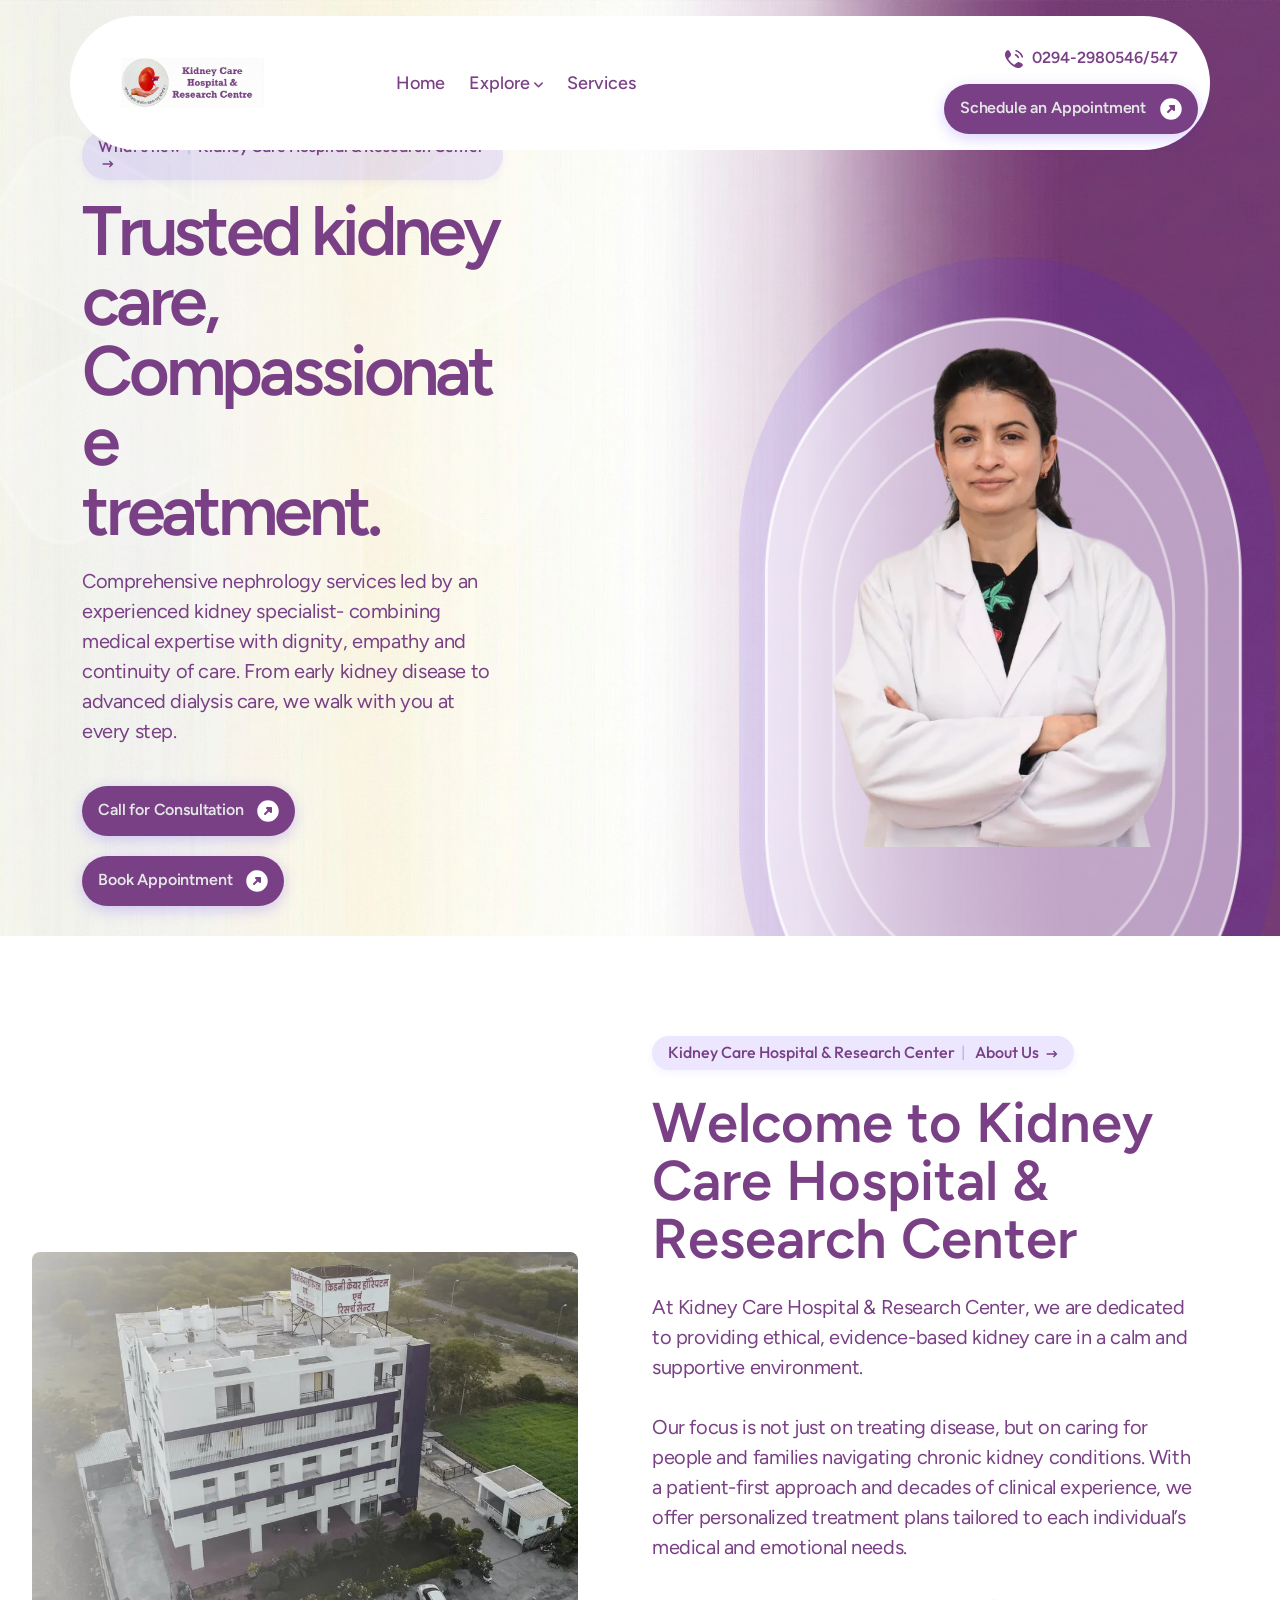
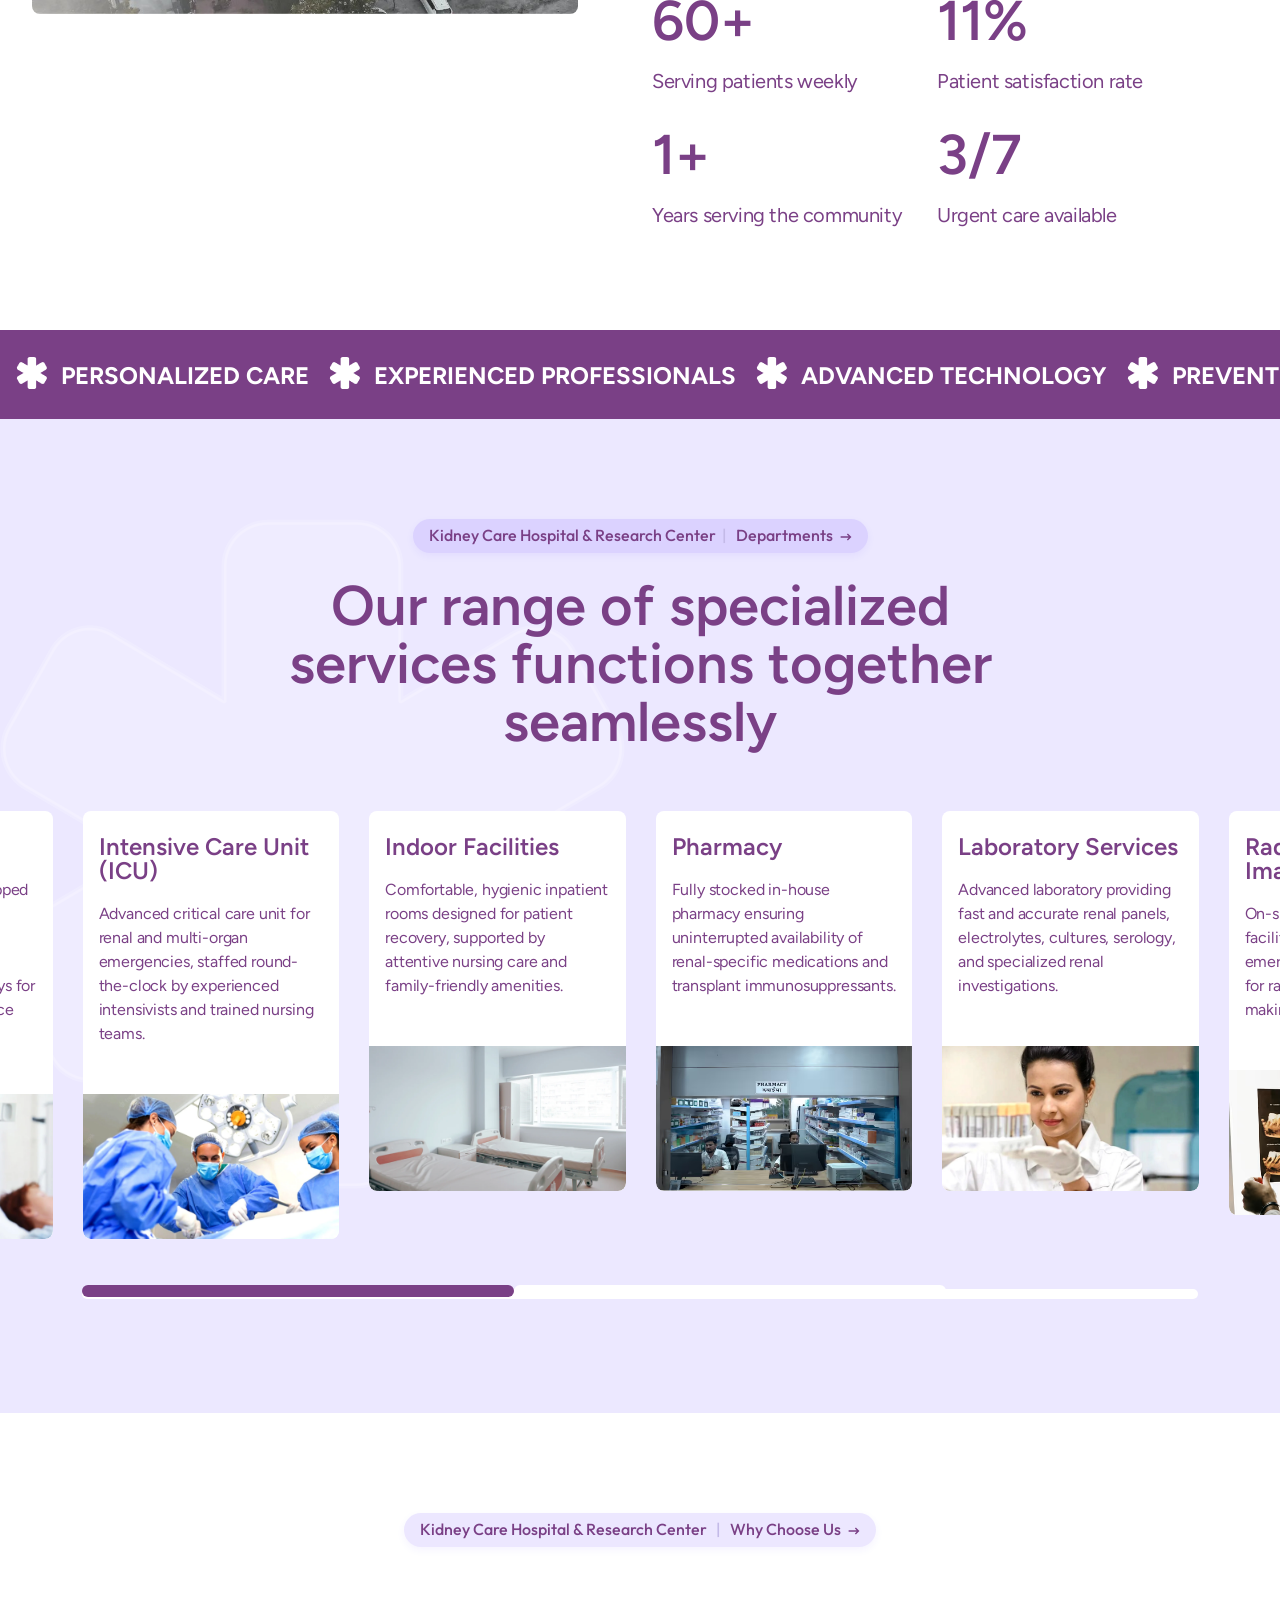
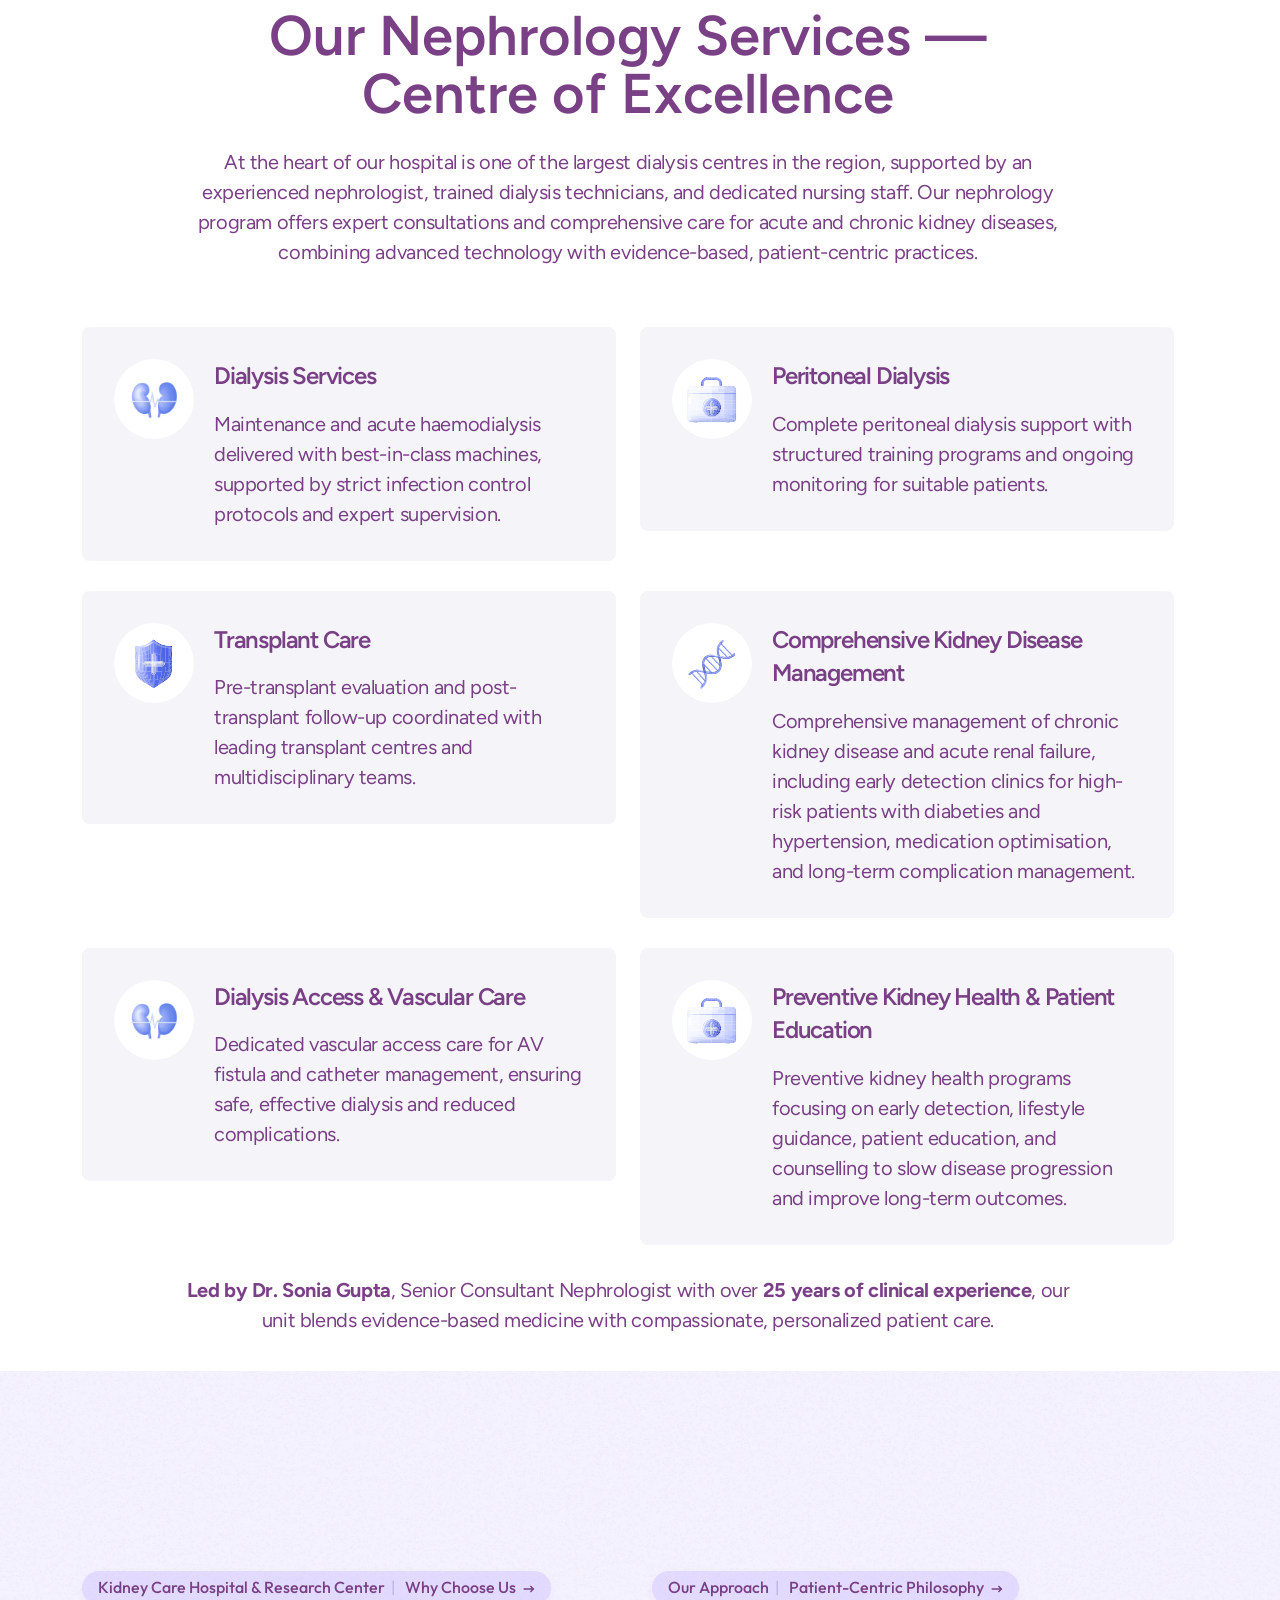
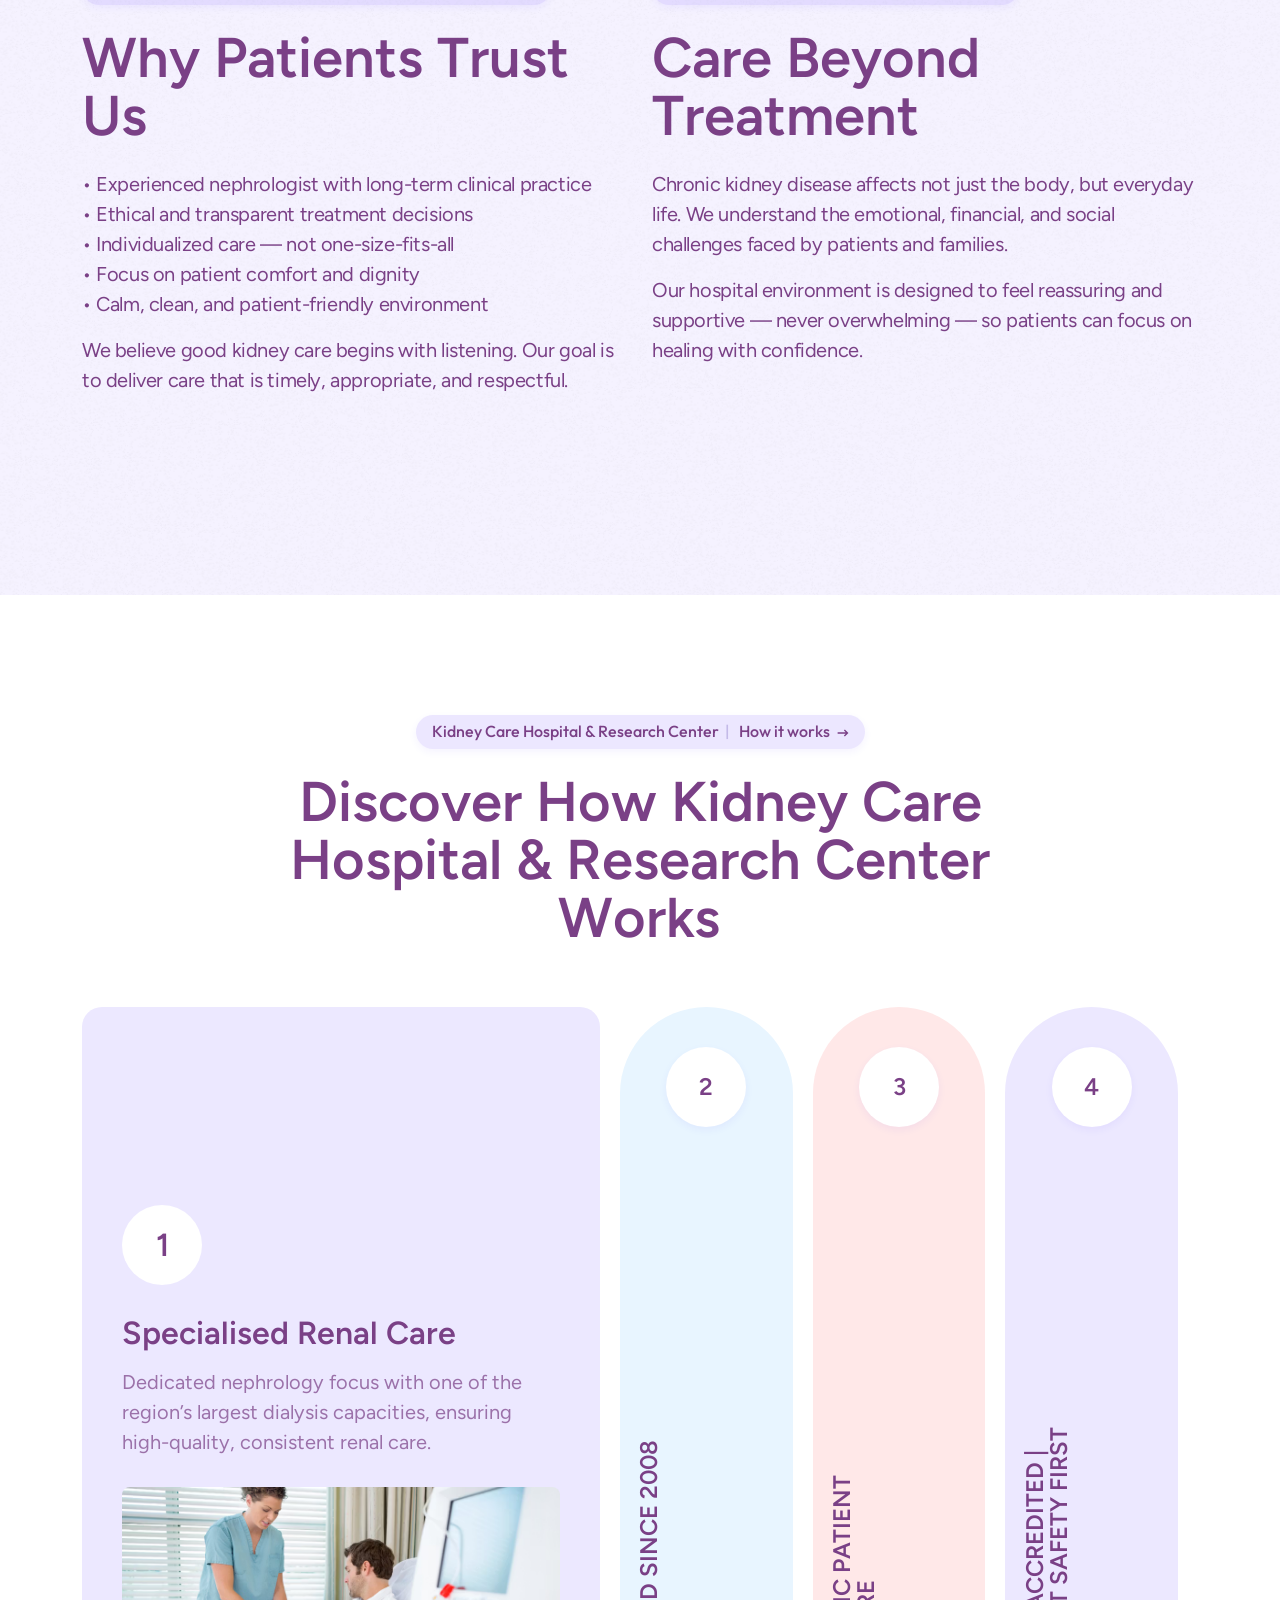
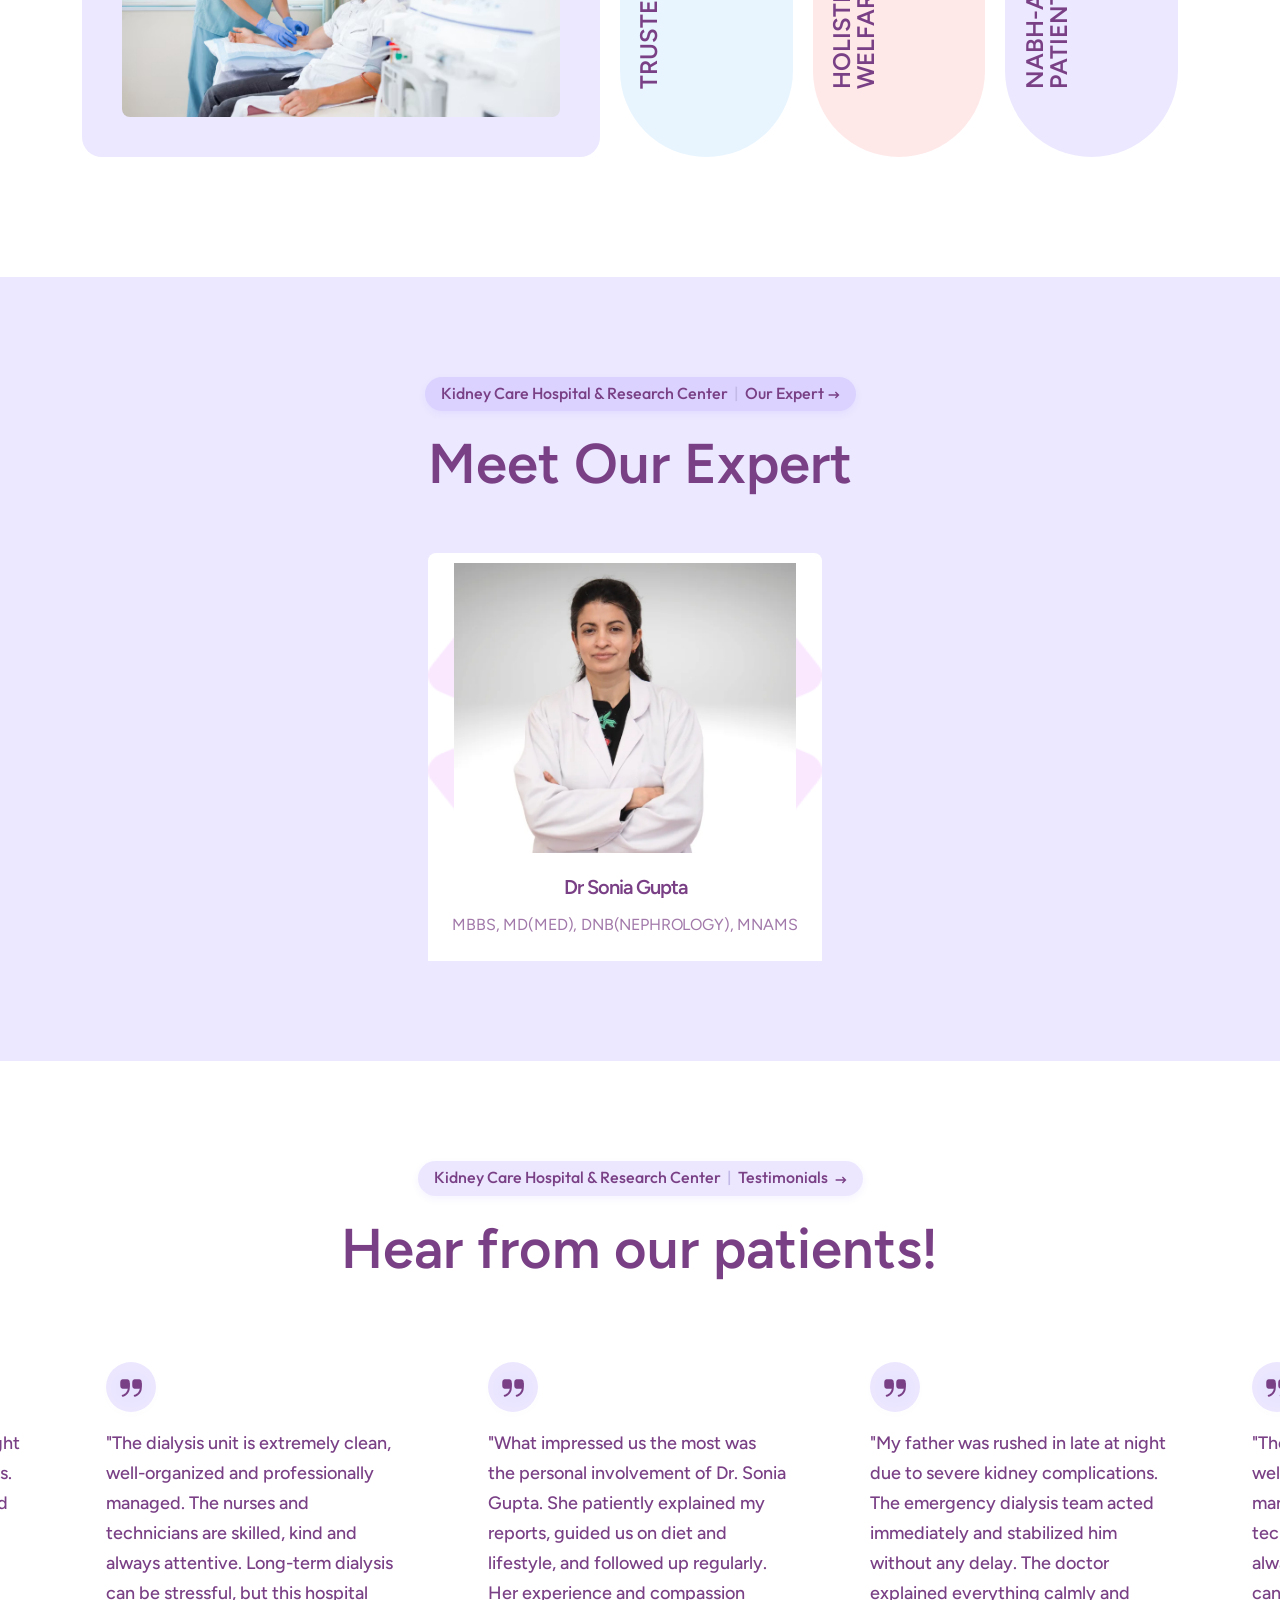
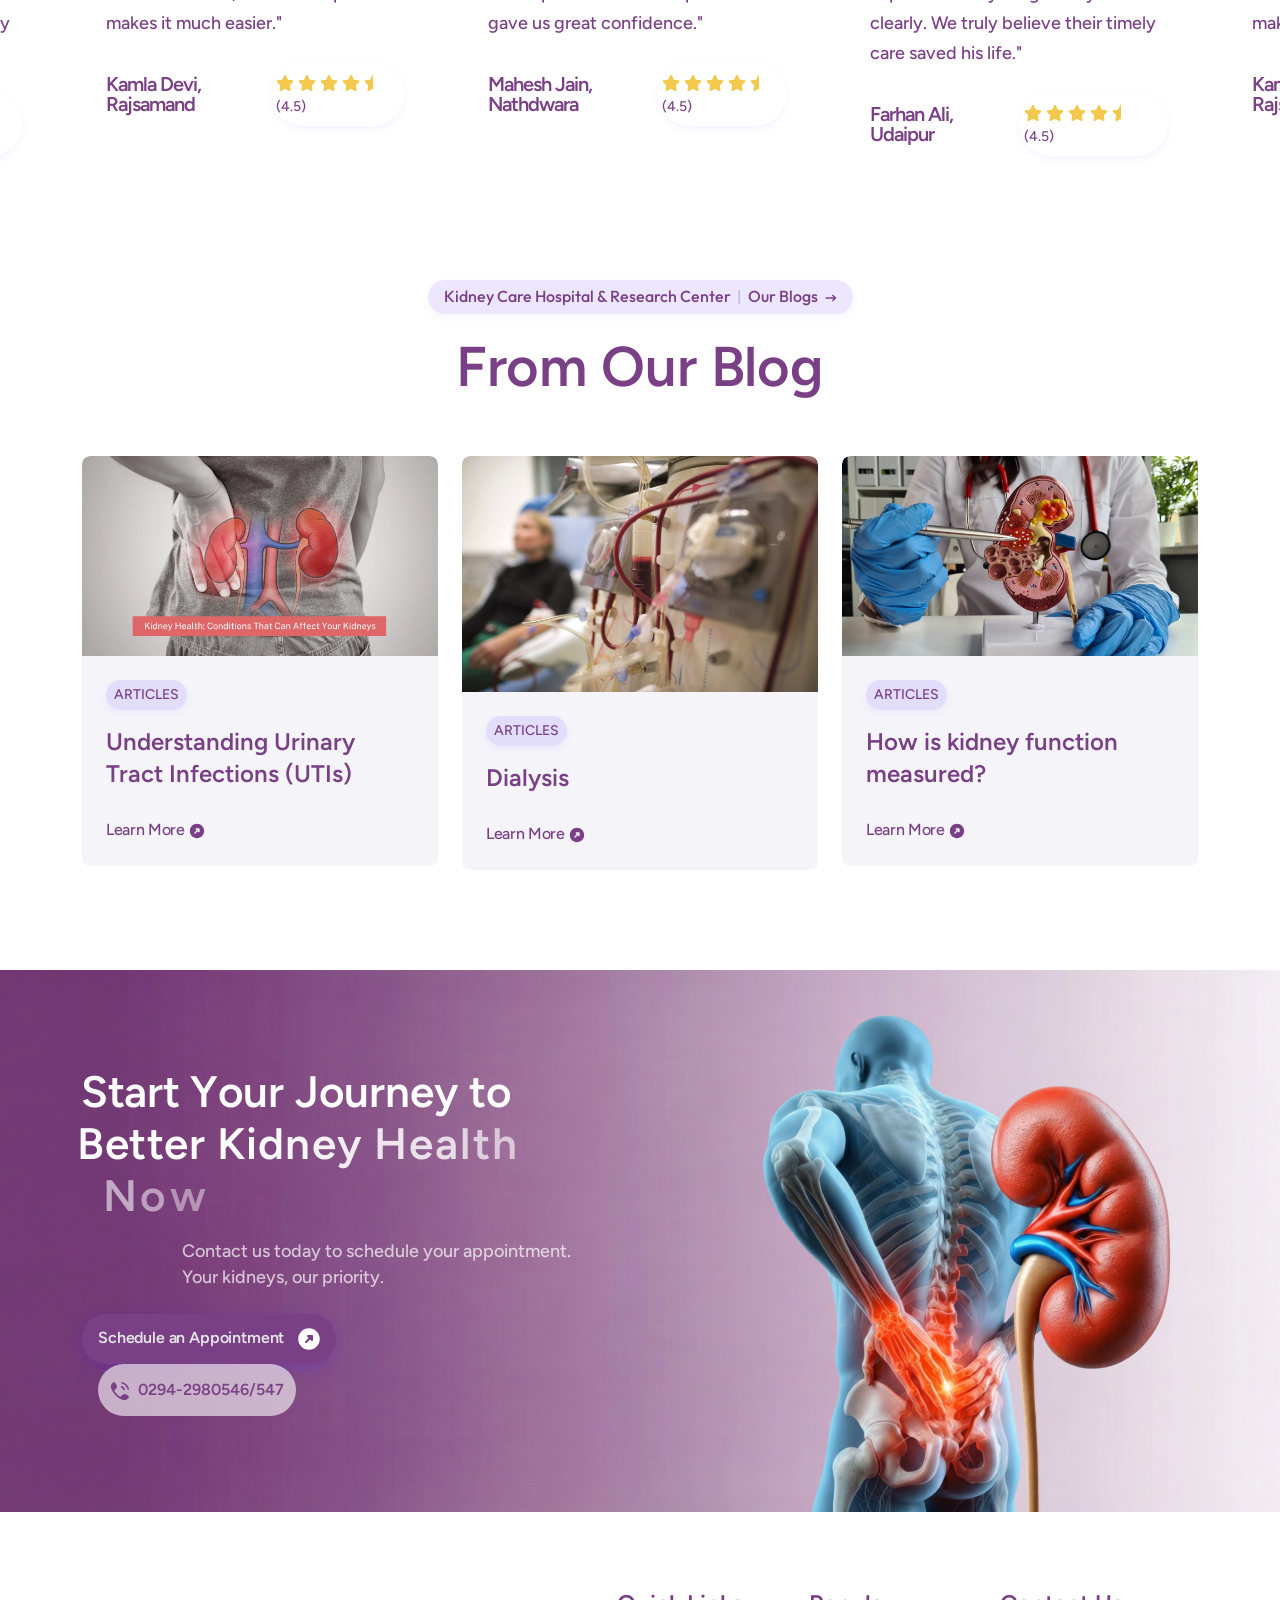
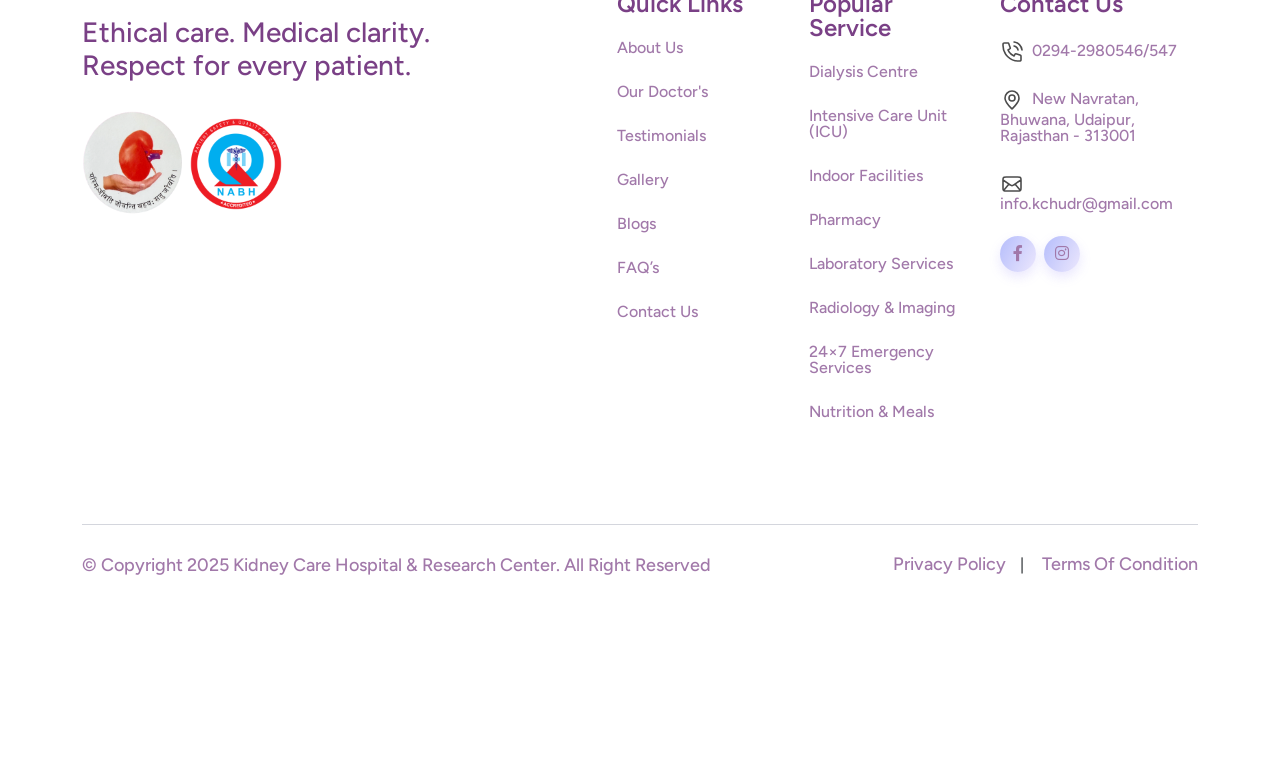
==== commit 058b8853: "commit" ====
--- a/index.html
+++ b/index.html
@@ -88,7 +88,7 @@
               <div class="col-lg-5 col-md-6 col-6">
                 <div class="vl-hero-btn d-none d-lg-block text-end">
                   <div class="btn-area1">
-                    <a href="tel:2980546/547" class="phone"><svg xmlns="http://www.w3.org/2000/svg" width="20" height="20" viewBox="0 0 20 20" fill="none">
+                    <a href="tel: 0294-2980546/547" class="phone"><svg xmlns="http://www.w3.org/2000/svg" width="20" height="20" viewBox="0 0 20 20" fill="none">
                         <g clip-path="url(#clip0_5825_4343)">
 <path d="M4.32688 1.17598C4.79912 1.27359 5.1752 1.59087 5.40887 2.01006L6.15321 3.34544C6.42738 3.83727 6.65811 4.25117 6.80878 4.61098C6.96862 4.99266 7.06355 5.36904 7.02016 5.78518C6.97676 6.20131 6.80622 6.55001 6.57107 6.8905C6.3494 7.21148 6.03823 7.56888 5.66848 7.99356L4.57431 9.25038C4.37824 9.47563 4.2802 9.58821 4.27124 9.72896C4.26228 9.86971 4.34263 9.98996 4.50333 10.2304C5.87299 12.2796 7.71894 14.1262 9.76983 15.497C10.0103 15.6577 10.1305 15.738 10.2712 15.7291C10.412 15.7201 10.5247 15.6221 10.7498 15.426L12.0067 14.3318C12.4314 13.962 12.7888 13.6509 13.1098 13.4292C13.4502 13.194 13.799 13.0235 14.2151 12.9801C14.6312 12.9367 15.0077 13.0317 15.3893 13.1915C15.7491 13.3422 16.163 13.5729 16.6547 13.847L17.9902 14.5915C18.4094 14.8251 18.7267 15.2012 18.8243 15.6734C18.9229 16.1505 18.7775 16.6302 18.4562 17.0244C17.2904 18.4547 15.4227 19.3654 13.4633 18.9701C12.259 18.7272 11.0707 18.3225 9.63342 17.4982C6.74558 15.842 4.15636 13.2514 2.50212 10.367C1.67786 8.92963 1.2731 7.74134 1.03015 6.53696C0.634898 4.5776 1.54559 2.70987 2.9759 1.54412C3.37009 1.22284 3.84971 1.07736 4.32688 1.17598Z" fill="#7a4086"/>
 <path fill-rule="evenodd" clip-rule="evenodd" d="M11.3062 1.54C11.4337 1.0978 11.8957 0.842779 12.3379 0.970388C15.5607 1.90041 18.099 4.43862 19.0292 7.66132C19.1567 8.1035 18.9017 8.56545 18.4596 8.69304C18.0174 8.8207 17.5554 8.5657 17.4278 8.1235C16.6565 5.45101 14.5483 3.34295 11.8757 2.57171C11.4336 2.4441 11.1786 1.98219 11.3062 1.54ZM10.7947 5.47187C10.9747 5.04825 11.4639 4.85066 11.8876 5.03055C13.2723 5.6186 14.381 6.72725 14.969 8.11199C15.1489 8.53562 14.9513 9.02487 14.5277 9.20479C14.1041 9.38462 13.6148 9.18704 13.4349 8.76345C13.0157 7.77614 12.2234 6.9839 11.2361 6.56463C10.8125 6.38474 10.6149 5.8955 10.7947 5.47187Z" fill="#7a4086"/>
@@ -98,7 +98,7 @@
   <rect width="20" height="20" fill="white"/>
 </clipPath>
                         </defs>
-                      </svg>2980546/547</a>
+                      </svg> 0294-2980546/547</a>
                     <a href="https://drsoniaudr.exlyapp.com/c9c3bec6-f6fc-4d8c-a2ba-df7ff831e354" class="vl-btn4">Schedule an Appointment <span><svg xmlns="http://www.w3.org/2000/svg" width="22" height="22" viewBox="0 0 22 22" fill="none">
                         <path fill-rule="evenodd" clip-rule="evenodd" d="M11 0.25C5.06294 0.25 0.25 5.06294 0.25 11C0.25 16.9371 5.06294 21.75 11 21.75C16.9371 21.75 21.75 16.9371 21.75 11C21.75 5.06294 16.9371 0.25 11 0.25ZM10 7C9.5955 7 9.2309 7.24364 9.0761 7.61732C8.92134 7.99099 9.0069 8.42111 9.2929 8.70711L10.5858 10L7.29289 13.2929C6.90237 13.6834 6.90237 14.3166 7.29289 14.7071C7.68342 15.0976 8.31658 15.0976 8.70711 14.7071L12 11.4142L13.2929 12.7071C13.5789 12.9931 14.009 13.0787 14.3827 12.9239C14.7564 12.7691 15 12.4045 15 12V8C15 7.44772 14.5523 7 14 7H10Z" fill="white"/>
                       </svg></span></a>
@@ -137,7 +137,7 @@
             <h3 class="vl-offcanvas-sm-title">Contact Us</h3>
             <div class="space20"></div>
             <span><a href="mailto:info.kchudr@gmail.com"> <i class="fa-regular fa-envelope"></i>info.kchudr@gmail.com</a></span>
-            <span><a href="tel:2980546/547"><i class="fa-solid fa-phone"></i> 2980546/547</a></span>
+            <span><a href="tel: 0294-2980546/547"><i class="fa-solid fa-phone"></i>  0294-2980546/547</a></span>
             <span><a href="#"><i class="fa-solid fa-location-dot"></i> New Navratan, Bhuwana, Udaipur, Rajasthan - 313001</a></span>
         </div>
         <div class="space20"></div>
@@ -158,23 +158,54 @@
     <div class="container">
         <div class="row align-items-center">
             <div class="col-lg-5">
-                <div class="hero-header heading4">
-                    <img src="assets/img/elements/elements12.png" alt="" class="elements12 keyframe5">
-                    <h5 data-aos="fade-left" data-aos-duration="800">What’s new<span> | </span>Kidney Care Hospital & Research Center<svg xmlns="http://www.w3.org/2000/svg" width="13" height="8" viewBox="0 0 13 8" fill="none">
-                        <path d="M0.667969 4.00033H11.049M8.00137 7.33366L11.3346 4.00033L8.0013 0.666992" stroke="#7a4086" stroke-width="1.5"/>
-                      </svg></h5>
-                      <div class="space16"></div>
-                      <h1 class="text-anime-style-3">Trusted kidney care, Compassionate treatment.</h1>
-                      <div class="space20"></div>
-                      <p data-aos="fade-left" data-aos-duration="900">Comprehensive nephrology services led by an experienced kidney specialist- combining medical expertise with dignity, empathy and continuity of care. From early kidney disease to advanced dialysis care, we walk with you at every step. </p>
-                      <div class="space40"></div>
-                      <div class="btn-area1" data-aos="fade-left" data-aos-duration="1000">
-                        <a href="https://drsoniaudr.exlyapp.com/c9c3bec6-f6fc-4d8c-a2ba-df7ff831e354" class="vl-btn4">Call for Consultation <span><svg xmlns="http://www.w3.org/2000/svg" width="22" height="22" viewBox="0 0 22 22" fill="none">
+  <div class="hero-header heading4">
+    <img src="assets/img/elements/elements12.png" alt="" class="elements12 keyframe5">
+
+    <h5 data-aos="fade-left" data-aos-duration="800">
+      What’s new<span> | </span>Kidney Care Hospital & Research Center
+      <svg xmlns="http://www.w3.org/2000/svg" width="13" height="8" viewBox="0 0 13 8" fill="none">
+        <path d="M0.667969 4.00033H11.049M8.00137 7.33366L11.3346 4.00033L8.0013 0.666992"
+              stroke="#7a4086" stroke-width="1.5"/>
+      </svg>
+    </h5>
+
+    <div class="space16"></div>
+
+    <h1 class="text-anime-style-3">Trusted kidney care, Compassionate treatment.</h1>
+
+    <div class="space20"></div>
+
+    <p data-aos="fade-left" data-aos-duration="900">
+      Comprehensive nephrology services led by an experienced kidney specialist-
+      combining medical expertise with dignity, empathy and continuity of care.
+      From early kidney disease to advanced dialysis care, we walk with you at every step.
+    </p>
+
+    <div class="space40"></div>
+
+    <!-- BOTH BUTTONS IN ONE ROW -->
+    <div class="btn-area1"
+         data-aos="fade-left"
+         data-aos-duration="1000"
+         style="display:flex; gap:20px; flex-wrap:wrap;">
+
+      <a href="tel:0294-2980546/547" class="vl-btn4">Call for Consultation <span><svg xmlns="http://www.w3.org/2000/svg" width="22" height="22" viewBox="0 0 22 22" fill="none">
                         <path fill-rule="evenodd" clip-rule="evenodd" d="M11 0.25C5.06294 0.25 0.25 5.06294 0.25 11C0.25 16.9371 5.06294 21.75 11 21.75C16.9371 21.75 21.75 16.9371 21.75 11C21.75 5.06294 16.9371 0.25 11 0.25ZM10 7C9.5955 7 9.2309 7.24364 9.0761 7.61732C8.92134 7.99099 9.0069 8.42111 9.2929 8.70711L10.5858 10L7.29289 13.2929C6.90237 13.6834 6.90237 14.3166 7.29289 14.7071C7.68342 15.0976 8.31658 15.0976 8.70711 14.7071L12 11.4142L13.2929 12.7071C13.5789 12.9931 14.009 13.0787 14.3827 12.9239C14.7564 12.7691 15 12.4045 15 12V8C15 7.44772 14.5523 7 14 7H10Z" fill="white"/>
-                        </svg></span></a>
-                      </div>
-                </div>
-            </div>
+          </svg>
+        </span>
+      </a>
+
+      <a href="https://drsoniaudr.exlyapp.com/c9c3bec6-f6fc-4d8c-a2ba-df7ff831e354" class="vl-btn4">Book Appointment <span><svg xmlns="http://www.w3.org/2000/svg" width="22" height="22" viewBox="0 0 22 22" fill="none">
+                        <path fill-rule="evenodd" clip-rule="evenodd" d="M11 0.25C5.06294 0.25 0.25 5.06294 0.25 11C0.25 16.9371 5.06294 21.75 11 21.75C16.9371 21.75 21.75 16.9371 21.75 11C21.75 5.06294 16.9371 0.25 11 0.25ZM10 7C9.5955 7 9.2309 7.24364 9.0761 7.61732C8.92134 7.99099 9.0069 8.42111 9.2929 8.70711L10.5858 10L7.29289 13.2929C6.90237 13.6834 6.90237 14.3166 7.29289 14.7071C7.68342 15.0976 8.31658 15.0976 8.70711 14.7071L12 11.4142L13.2929 12.7071C13.5789 12.9931 14.009 13.0787 14.3827 12.9239C14.7564 12.7691 15 12.4045 15 12V8C15 7.44772 14.5523 7 14 7H10Z" fill="white"/>
+          </svg>
+        </span>
+      </a>
+
+    </div>
+
+  </div>
+</div>
+
 
             <div class="col-lg-5">
                 <div class="hero4-images-area">
@@ -347,7 +378,7 @@
             <div class="content-area">
               <a class="title">Dialysis Centre</a>
               <div class="space16"></div>
-              <p>A large-capacity unit equipped with best-in-town haemodialysis machines, advanced water treatment systems, and dedicated bays for both acute and maintenance dialysis.</p>
+              <p>A large-capacity unit equipped with best-in-class haemodialysis machines, advanced water treatment systems, and dedicated bays for both acute and maintenance dialysis.</p>
               <div class="space24"></div>
             </div>
 
@@ -515,7 +546,7 @@
               <a class="title">Dialysis Services</a>
               <div class="space16"></div>
               <p>
-                Maintenance and acute haemodialysis delivered with best-in-town machines,
+                Maintenance and acute haemodialysis delivered with best-in-class machines,
                 supported by strict infection control protocols and expert supervision.
               </p>
             </div>
@@ -567,7 +598,7 @@
               <div class="space16"></div>
               <p>
                 Comprehensive management of chronic kidney disease and acute renal failure,
-                including early detection clinics for high-risk patients, medication optimisation,
+                including early detection clinics for high-risk patients with diabeties and hypertension, medication optimisation,
                 and long-term complication management.
               </p>
             </div>
@@ -803,12 +834,12 @@
         <a class="cs_case_study_thumb cs_case_study_thumb5 cs_bg_filed" data-src="assets/img/all-images/case/case-img5.png"></a>
         <div class="content-area1">
           <div class="arrow"><a href="#">4</a></div>
-          <div class="text"><a href="#">NABH-Accredited | Patient Safety Firsts</a></div>
+          <div class="text"><a href="#">NABH-Accredited | Patient Safety First</a></div>
         </div>
         <div class="content-area">
           <div class="arrow2"><a href="#">4</a></div>
           <div class="space32"></div>
-          <a class="head">NABH-Accredited | Patient Safety Firsts</a>
+          <a class="head">NABH-Accredited | Patient Safety First</a>
           <div class="space16"></div>
           <p>Empaneled with major State and Central Government schemes including Chiranjeevi, Ayushman Bharat, RGHS, ESIS, and multiple mediclaims, with flexibility for customized corporate partnerships.</p>
           <div class="space30"></div>
@@ -851,7 +882,7 @@
                       <div class="name-area">
                             <a href="doctor.html">Dr Sonia Gupta</a>
                             <div class="space12"></div>
-                            <p>MBBS, MD(MED), DNB(EPHROLOGY), MNAMS</p>
+                            <p>MBBS, MD(MED), DNB(NEPHROLOGY), MNAMS</p>
                       </div>
                   </div>
               </div>
@@ -1195,7 +1226,7 @@
             <a href="https://drsoniaudr.exlyapp.com/c9c3bec6-f6fc-4d8c-a2ba-df7ff831e354" class="vl-btn4">Schedule an Appointment <span><svg xmlns="http://www.w3.org/2000/svg" width="22" height="22" viewBox="0 0 22 22" fill="none">
                 <path fill-rule="evenodd" clip-rule="evenodd" d="M11 0.25C5.06294 0.25 0.25 5.06294 0.25 11C0.25 16.9371 5.06294 21.75 11 21.75C16.9371 21.75 21.75 16.9371 21.75 11C21.75 5.06294 16.9371 0.25 11 0.25ZM10 7C9.5955 7 9.2309 7.24364 9.0761 7.61732C8.92134 7.99099 9.0069 8.42111 9.2929 8.70711L10.5858 10L7.29289 13.2929C6.90237 13.6834 6.90237 14.3166 7.29289 14.7071C7.68342 15.0976 8.31658 15.0976 8.70711 14.7071L12 11.4142L13.2929 12.7071C13.5789 12.9931 14.009 13.0787 14.3827 12.9239C14.7564 12.7691 15 12.4045 15 12V8C15 7.44772 14.5523 7 14 7H10Z" fill="white"/>
               </svg></span></a>
-              <a href="tel:2980546/547" class="phone"><svg xmlns="http://www.w3.org/2000/svg" width="20" height="20" viewBox="0 0 20 20" fill="none">
+              <a href="tel: 0294-2980546/547" class="phone"><svg xmlns="http://www.w3.org/2000/svg" width="20" height="20" viewBox="0 0 20 20" fill="none">
                 <g clip-path="url(#clip0_5825_4343)">
                   <path d="M4.32688 1.17598C4.79912 1.27359 5.1752 1.59087 5.40887 2.01006L6.15321 3.34544C6.42738 3.83727 6.65811 4.25117 6.80878 4.61098C6.96862 4.99266 7.06355 5.36904 7.02016 5.78518C6.97676 6.20131 6.80622 6.55001 6.57107 6.8905C6.3494 7.21148 6.03823 7.56888 5.66848 7.99356L4.57431 9.25038C4.37824 9.47563 4.2802 9.58821 4.27124 9.72896C4.26228 9.86971 4.34263 9.98996 4.50333 10.2304C5.87299 12.2796 7.71894 14.1262 9.76983 15.497C10.0103 15.6577 10.1305 15.738 10.2712 15.7291C10.412 15.7201 10.5247 15.6221 10.7498 15.426L12.0067 14.3318C12.4314 13.962 12.7888 13.6509 13.1098 13.4292C13.4502 13.194 13.799 13.0235 14.2151 12.9801C14.6312 12.9367 15.0077 13.0317 15.3893 13.1915C15.7491 13.3422 16.163 13.5729 16.6547 13.847L17.9902 14.5915C18.4094 14.8251 18.7267 15.2012 18.8243 15.6734C18.9229 16.1505 18.7775 16.6302 18.4562 17.0244C17.2904 18.4547 15.4227 19.3654 13.4633 18.9701C12.259 18.7272 11.0707 18.3225 9.63342 17.4982C6.74558 15.842 4.15636 13.2514 2.50212 10.367C1.67786 8.92963 1.2731 7.74134 1.03015 6.53696C0.634898 4.5776 1.54559 2.70987 2.9759 1.54412C3.37009 1.22284 3.84971 1.07736 4.32688 1.17598Z" fill="#7a4086"/>
                   <path fill-rule="evenodd" clip-rule="evenodd" d="M11.3062 1.54C11.4337 1.0978 11.8957 0.842779 12.3379 0.970388C15.5607 1.90041 18.099 4.43862 19.0292 7.66132C19.1567 8.1035 18.9017 8.56545 18.4596 8.69304C18.0174 8.8207 17.5554 8.5657 17.4278 8.1235C16.6565 5.45101 14.5483 3.34295 11.8757 2.57171C11.4336 2.4441 11.1786 1.98219 11.3062 1.54ZM10.7947 5.47187C10.9747 5.04825 11.4639 4.85066 11.8876 5.03055C13.2723 5.6186 14.381 6.72725 14.969 8.11199C15.1489 8.53562 14.9513 9.02487 14.5277 9.20479C14.1041 9.38462 13.6148 9.18704 13.4349 8.76345C13.0157 7.77614 12.2234 6.9839 11.2361 6.56463C10.8125 6.38474 10.6149 5.8955 10.7947 5.47187Z" fill="#7a4086"/>
@@ -1205,7 +1236,7 @@
                     <rect width="20" height="20" fill="white"/>
                   </clipPath>
                 </defs>
-              </svg>2980546/547</a>
+              </svg> 0294-2980546/547</a>
         </div>
         </div>
       </div>
@@ -1277,9 +1308,9 @@
         <div class="footer-widget-area">
           <h3>Contact Us</h3>
           <ul>
-            <li><a href="tel:+11234567890"><svg xmlns="http://www.w3.org/2000/svg" width="24" height="24" viewBox="0 0 24 24" fill="none">
+            <li><a href="tel:0294-2980546/547"><svg xmlns="http://www.w3.org/2000/svg" width="24" height="24" viewBox="0 0 24 24" fill="none">
               <path d="M14.05 6C15.0268 6.19057 15.9244 6.66826 16.6281 7.37194C17.3318 8.07561 17.8095 8.97326 18 9.95M14.05 2C16.0793 2.22544 17.9716 3.13417 19.4163 4.57701C20.8609 6.01984 21.7721 7.91101 22 9.94M18.5 21C9.93959 21 3 14.0604 3 5.5C3 5.11378 3.01413 4.73086 3.04189 4.35173C3.07375 3.91662 3.08968 3.69907 3.2037 3.50103C3.29814 3.33701 3.4655 3.18146 3.63598 3.09925C3.84181 3 4.08188 3 4.56201 3H7.37932C7.78308 3 7.98496 3 8.15802 3.06645C8.31089 3.12515 8.44701 3.22049 8.55442 3.3441C8.67601 3.48403 8.745 3.67376 8.88299 4.05321L10.0491 7.26005C10.2096 7.70153 10.2899 7.92227 10.2763 8.1317C10.2643 8.31637 10.2012 8.49408 10.0942 8.64506C9.97286 8.81628 9.77145 8.93713 9.36863 9.17882L8 10C9.2019 12.6489 11.3501 14.7999 14 16L14.8212 14.6314C15.0629 14.2285 15.1837 14.0271 15.3549 13.9058C15.5059 13.7988 15.6836 13.7357 15.8683 13.7237C16.0777 13.7101 16.2985 13.7904 16.74 13.9509L19.9468 15.117C20.3262 15.255 20.516 15.324 20.6559 15.4456C20.7795 15.553 20.8749 15.6891 20.9335 15.842C21 16.015 21 16.2169 21 16.6207V19.438C21 19.9181 21 20.1582 20.9007 20.364C20.8185 20.5345 20.663 20.7019 20.499 20.7963C20.3009 20.9103 20.0834 20.9262 19.6483 20.9581C19.2691 20.9859 18.8862 21 18.5 21Z" stroke="#31353D" stroke-width="1.6" stroke-linecap="round" stroke-linejoin="round"/>
-            </svg>2980546/547</a></li>
+            </svg> 0294-2980546/547</a></li>
             <li><a href="#"><svg xmlns="http://www.w3.org/2000/svg" width="24" height="24" viewBox="0 0 24 24" fill="none">
               <path d="M12 21C15.5 17.4 19 14.1764 19 10.2C19 6.22355 15.866 3 12 3C8.13401 3 5 6.22355 5 10.2C5 14.1764 8.5 17.4 12 21Z" stroke="#31353D" stroke-width="1.6" stroke-linecap="round" stroke-linejoin="round"/>
               <path d="M12 13C13.6569 13 15 11.6569 15 10C15 8.34315 13.6569 7 12 7C10.3431 7 9 8.34315 9 10C9 11.6569 10.3431 13 12 13Z" stroke="#31353D" stroke-width="1.6" stroke-linecap="round" stroke-linejoin="round"/>
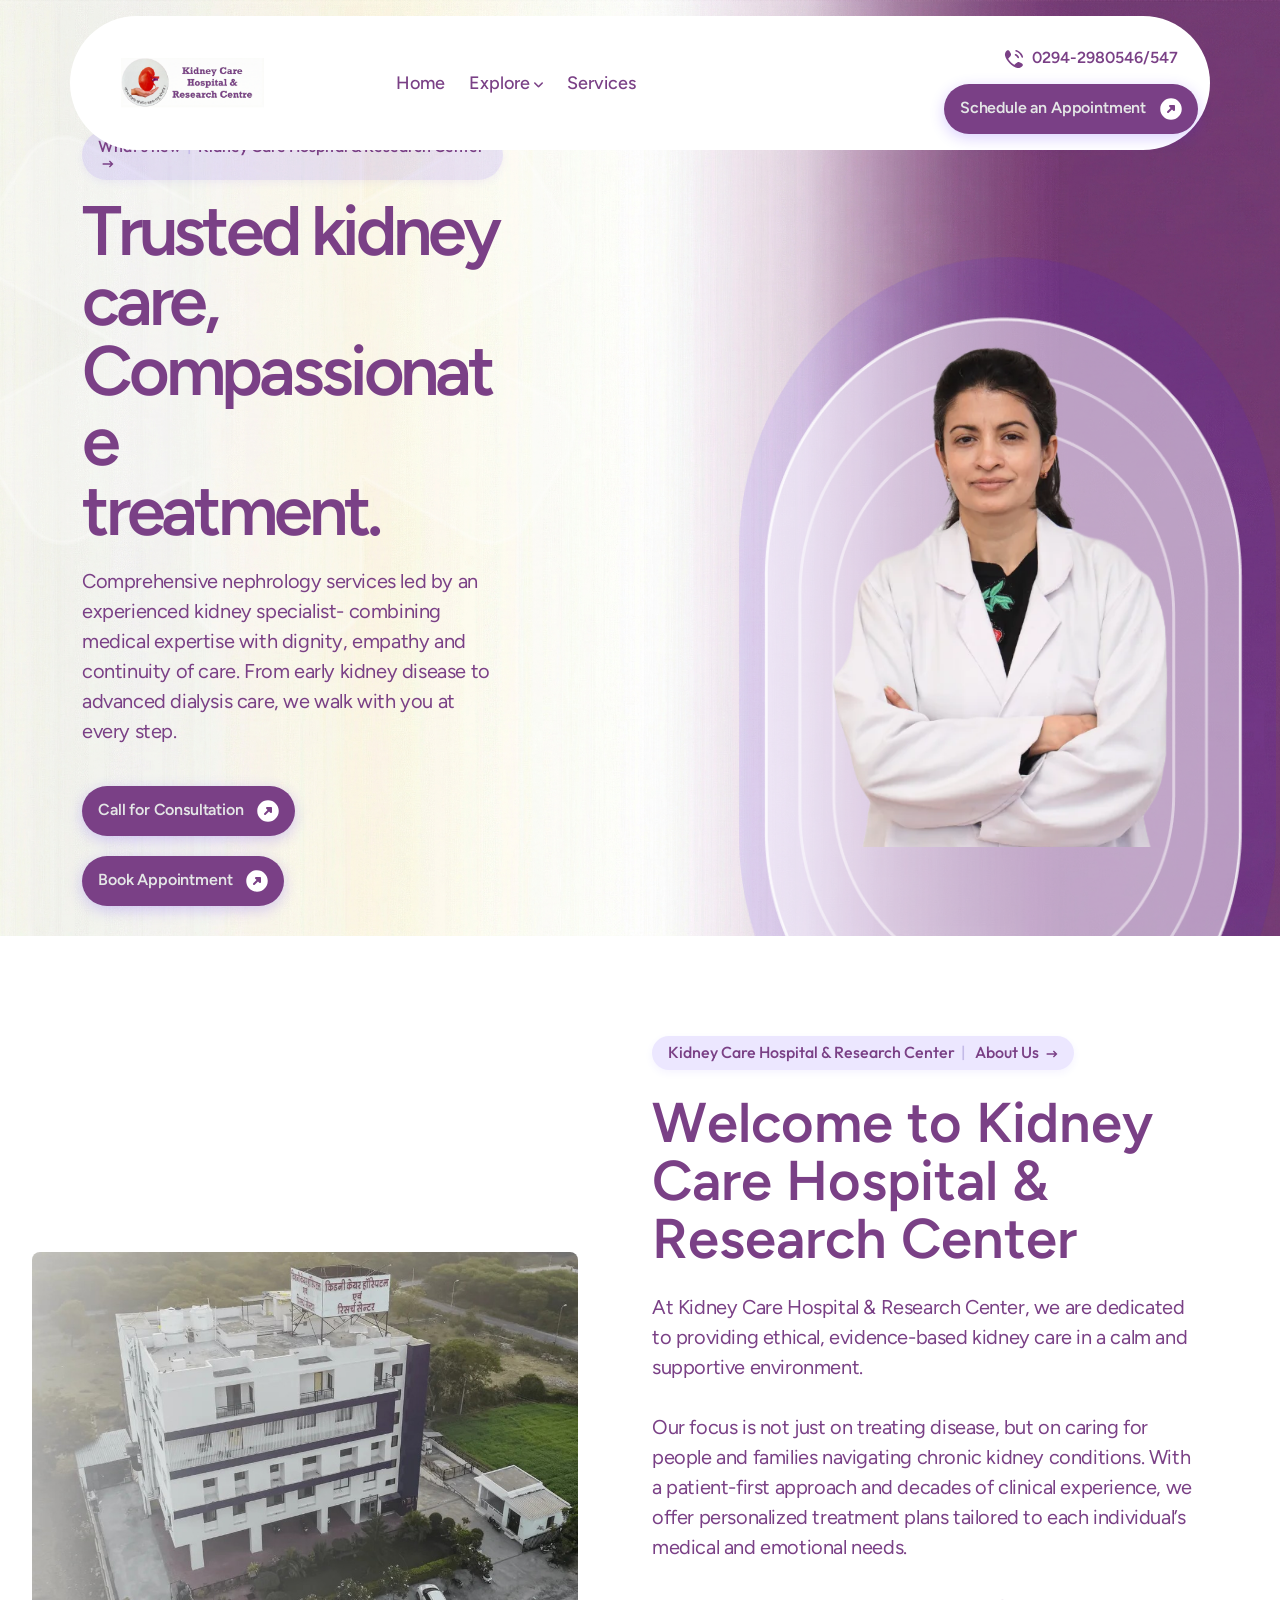
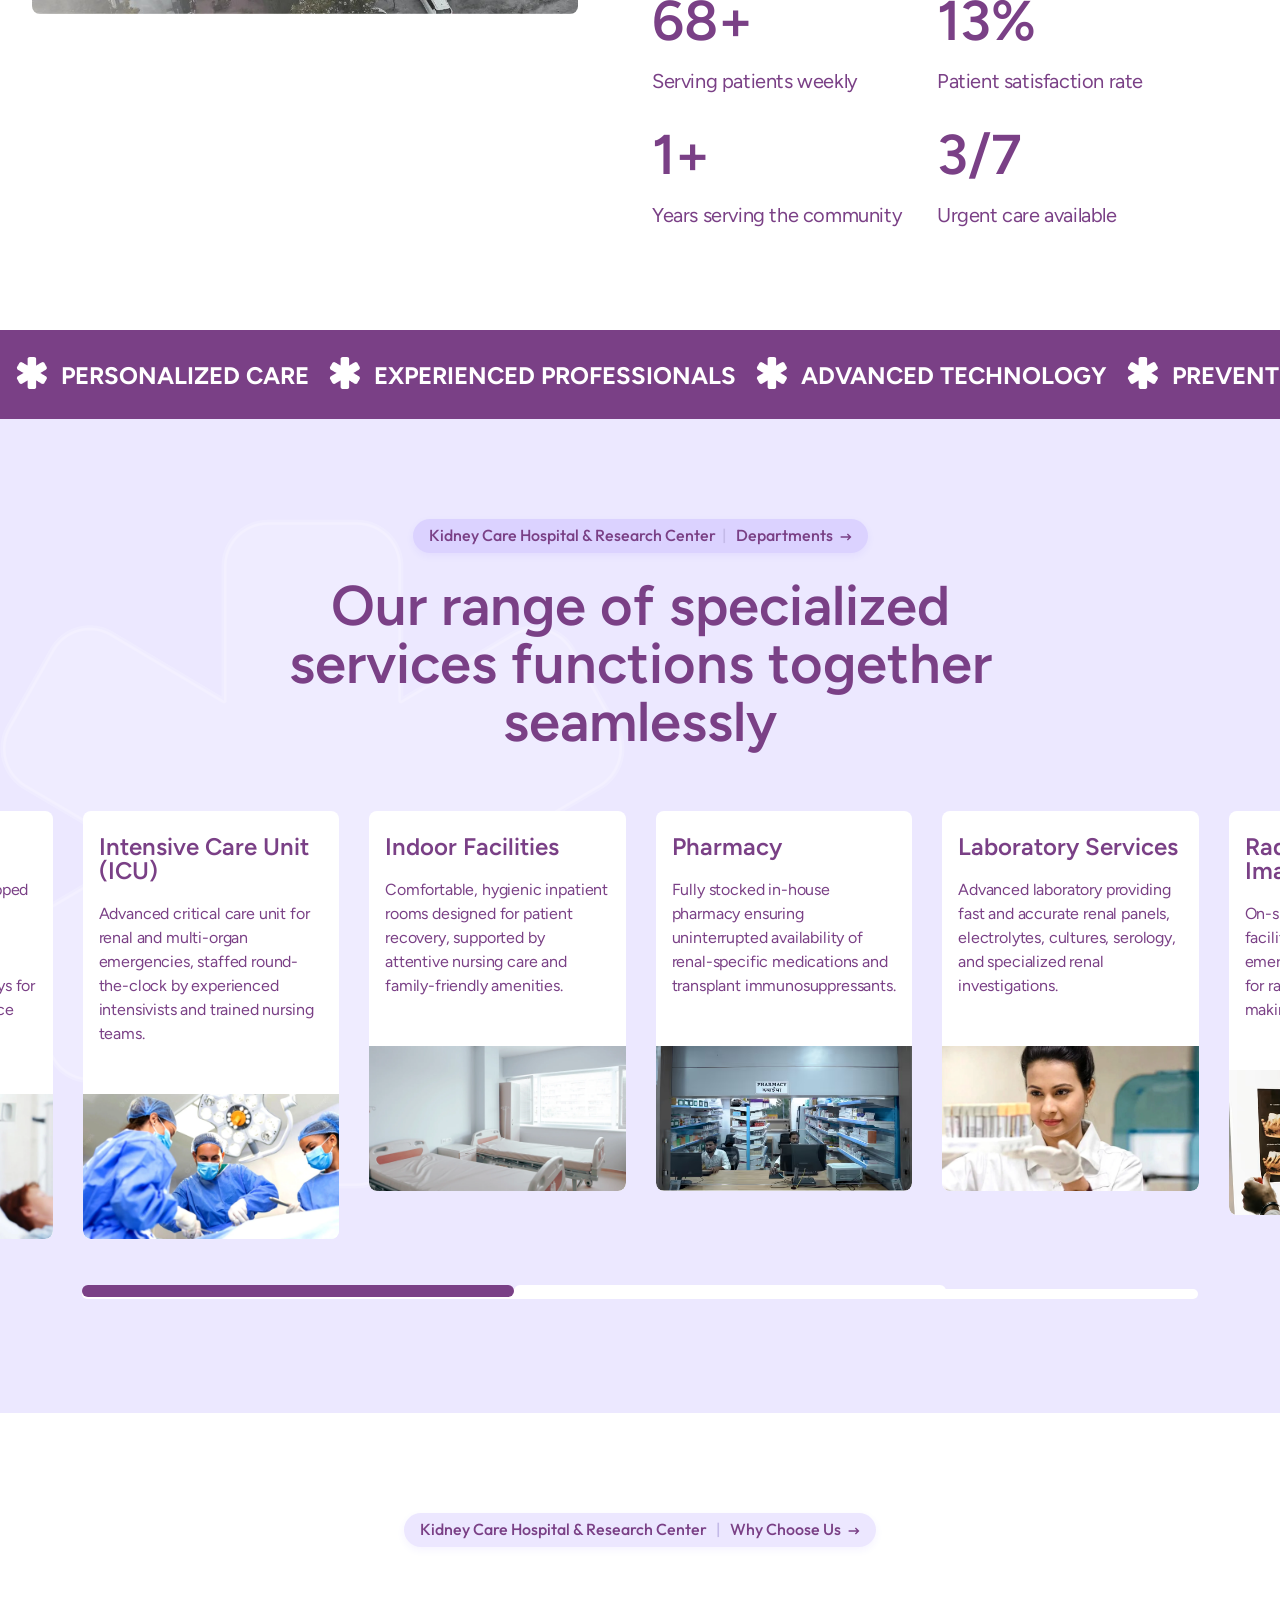
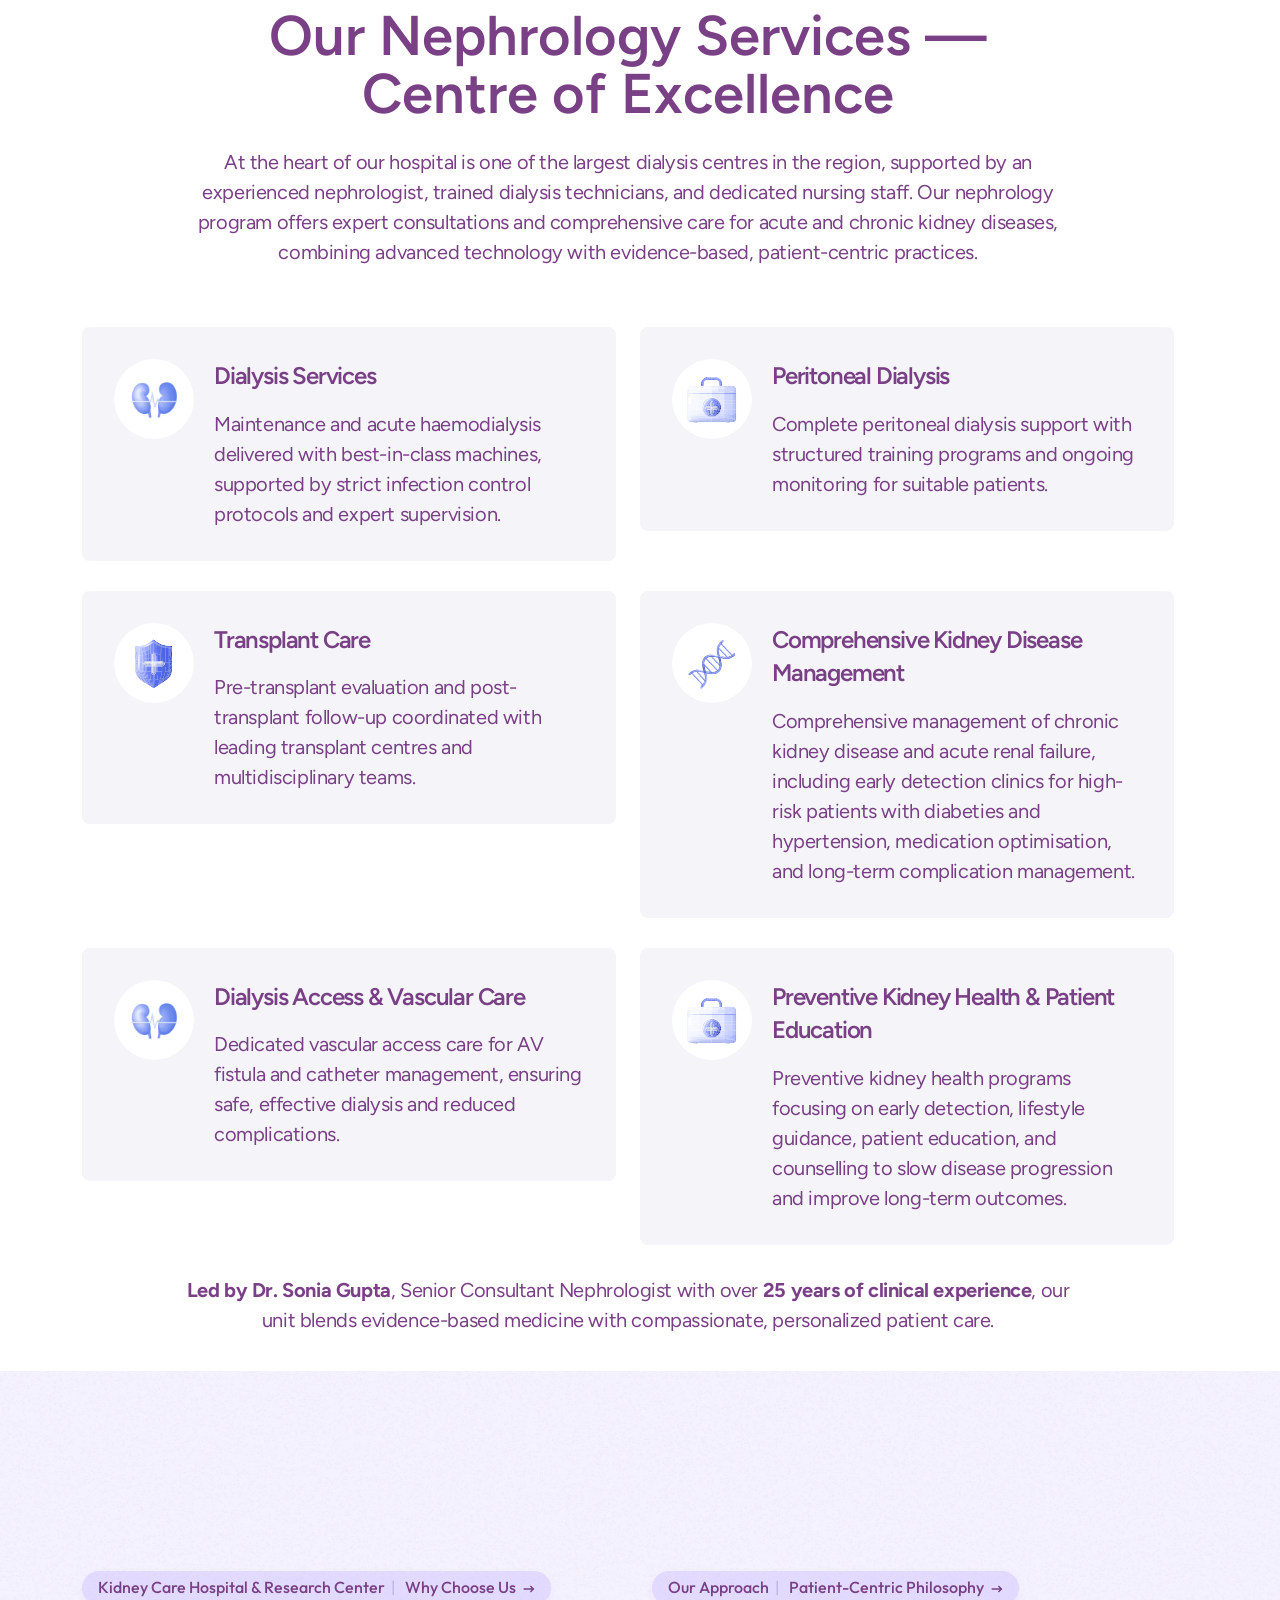
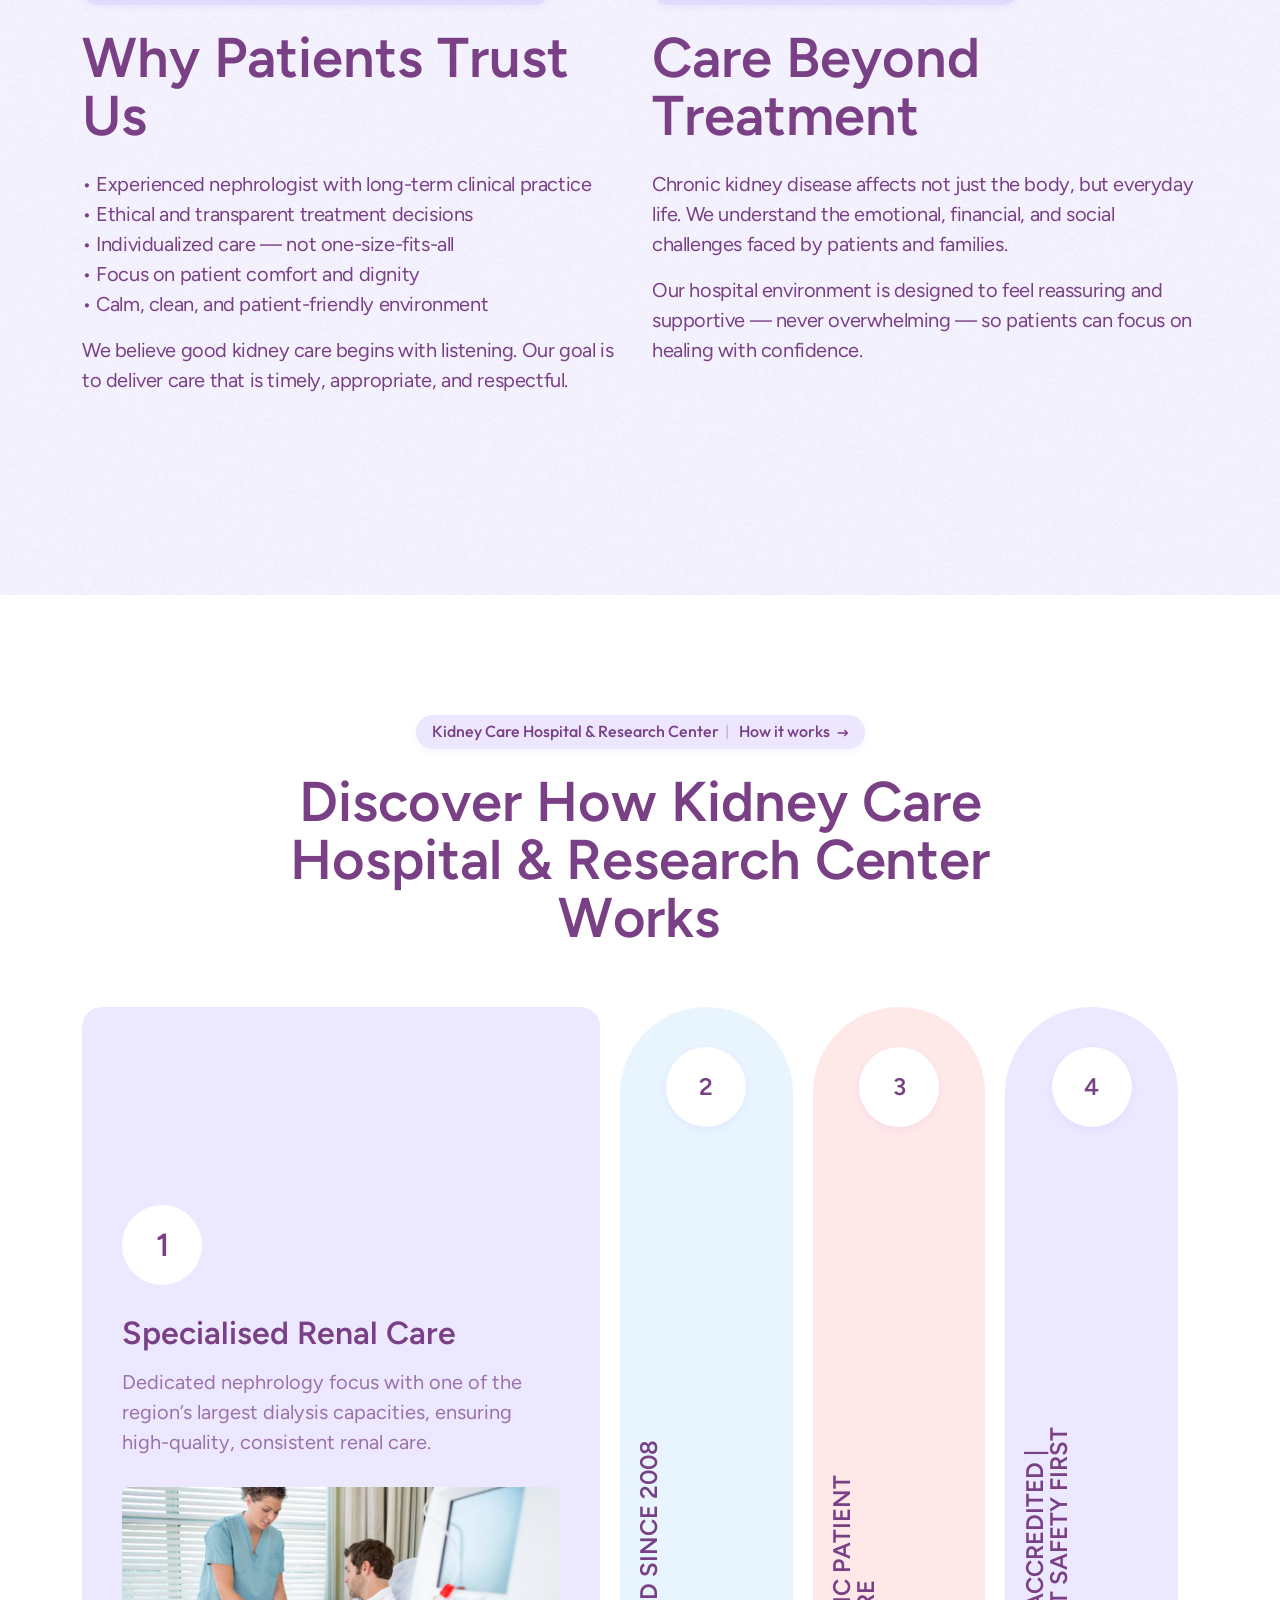
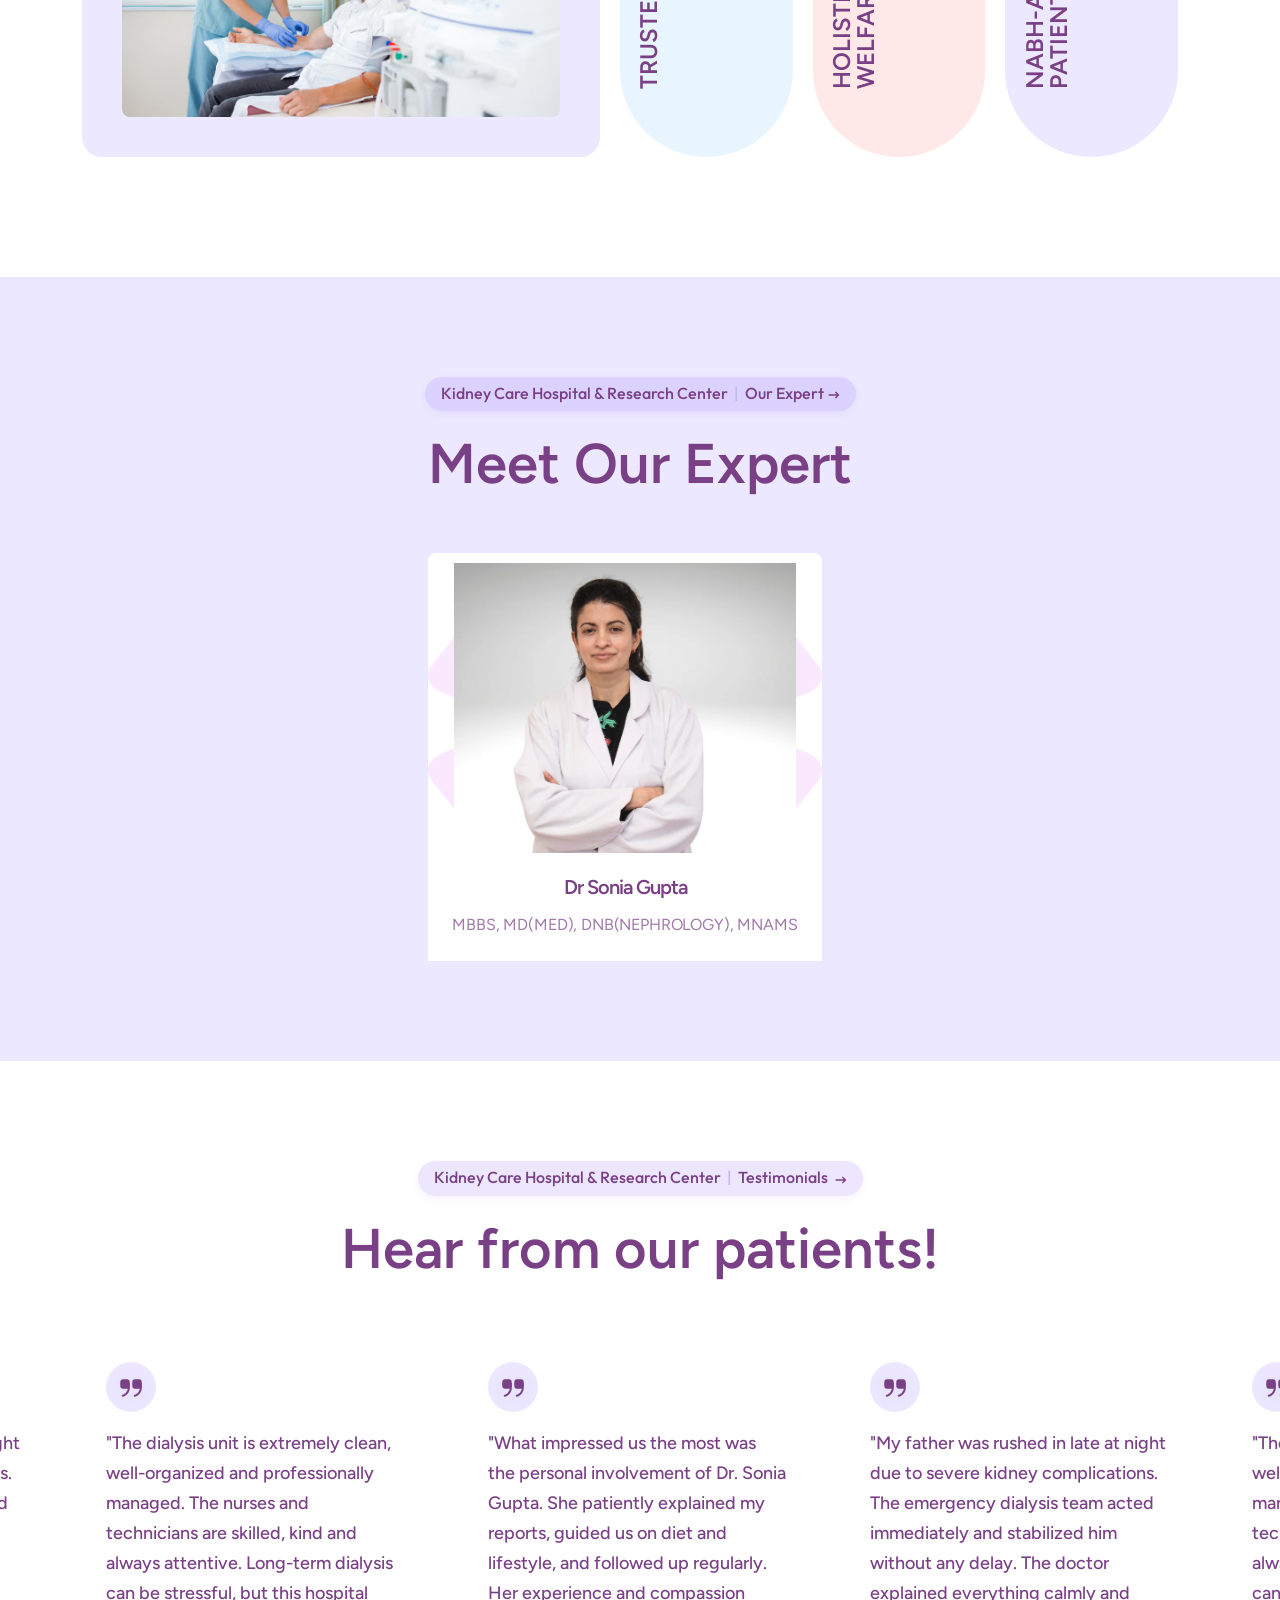
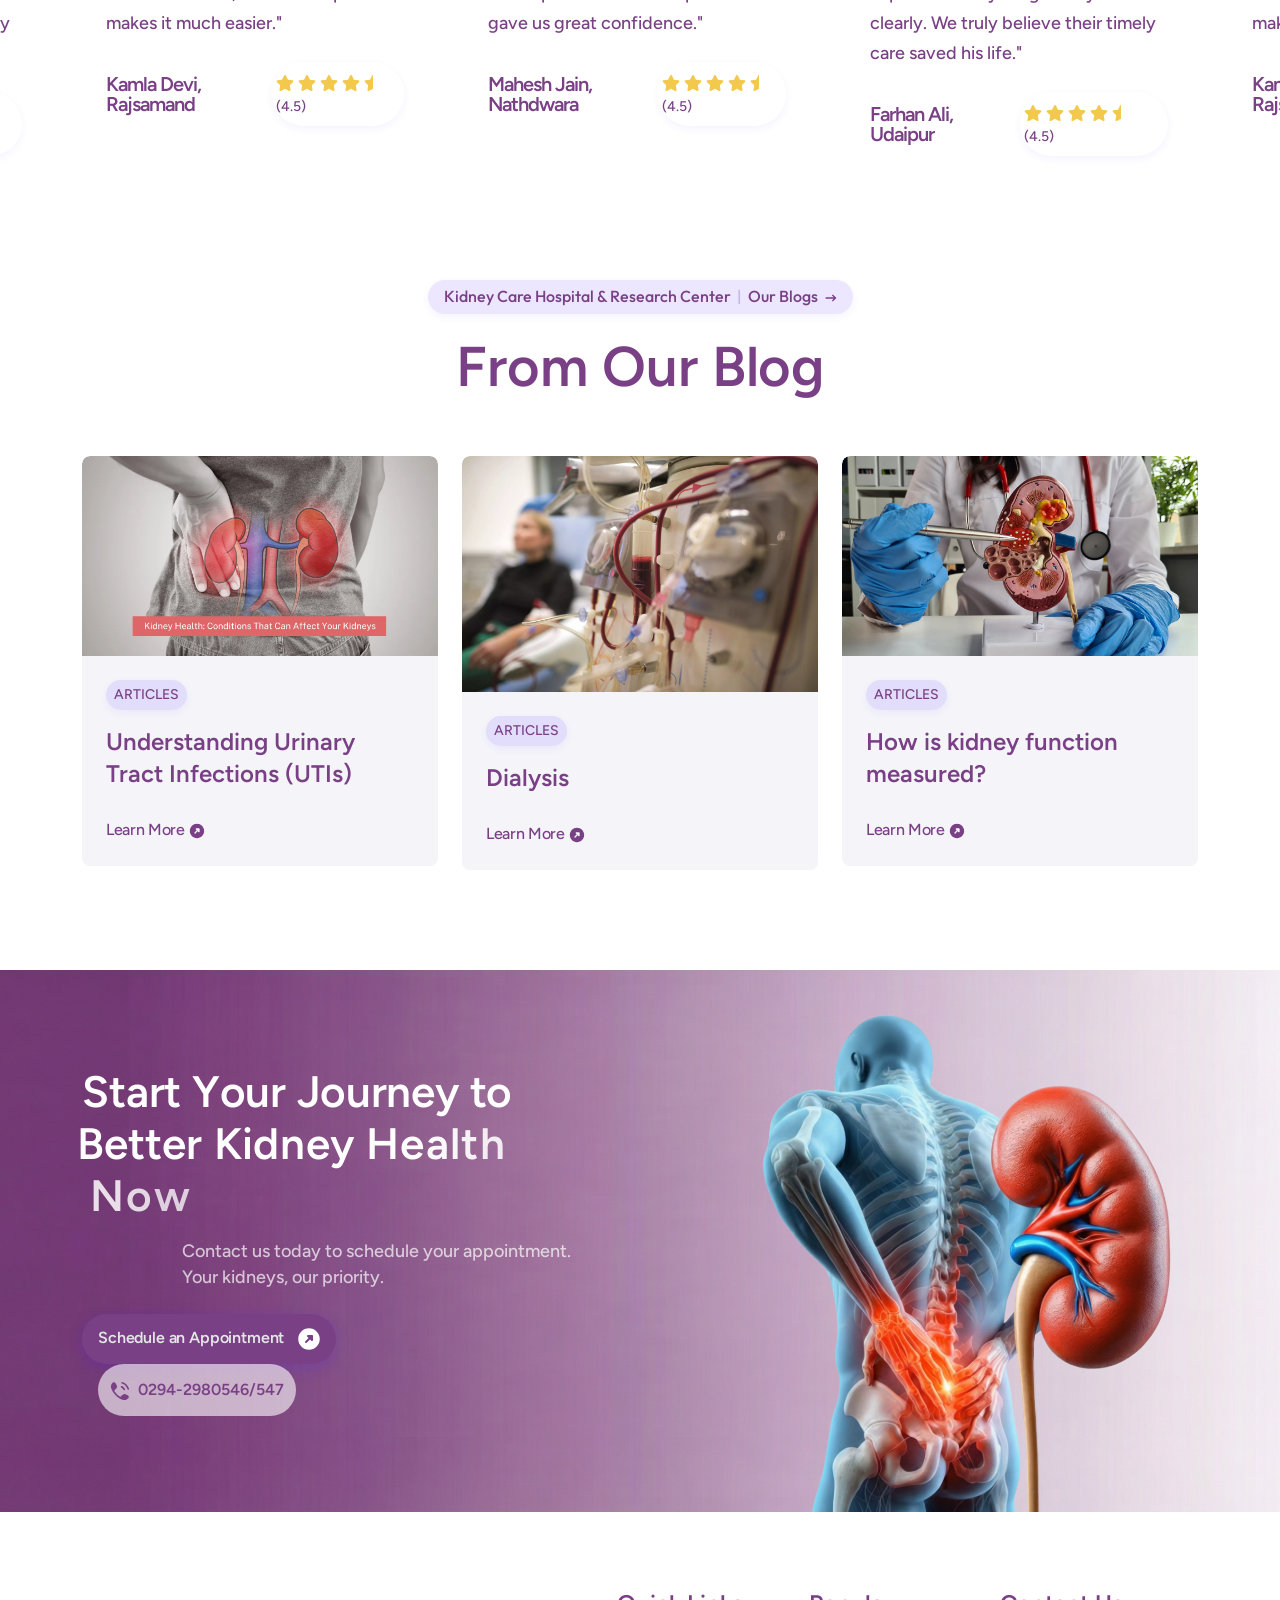
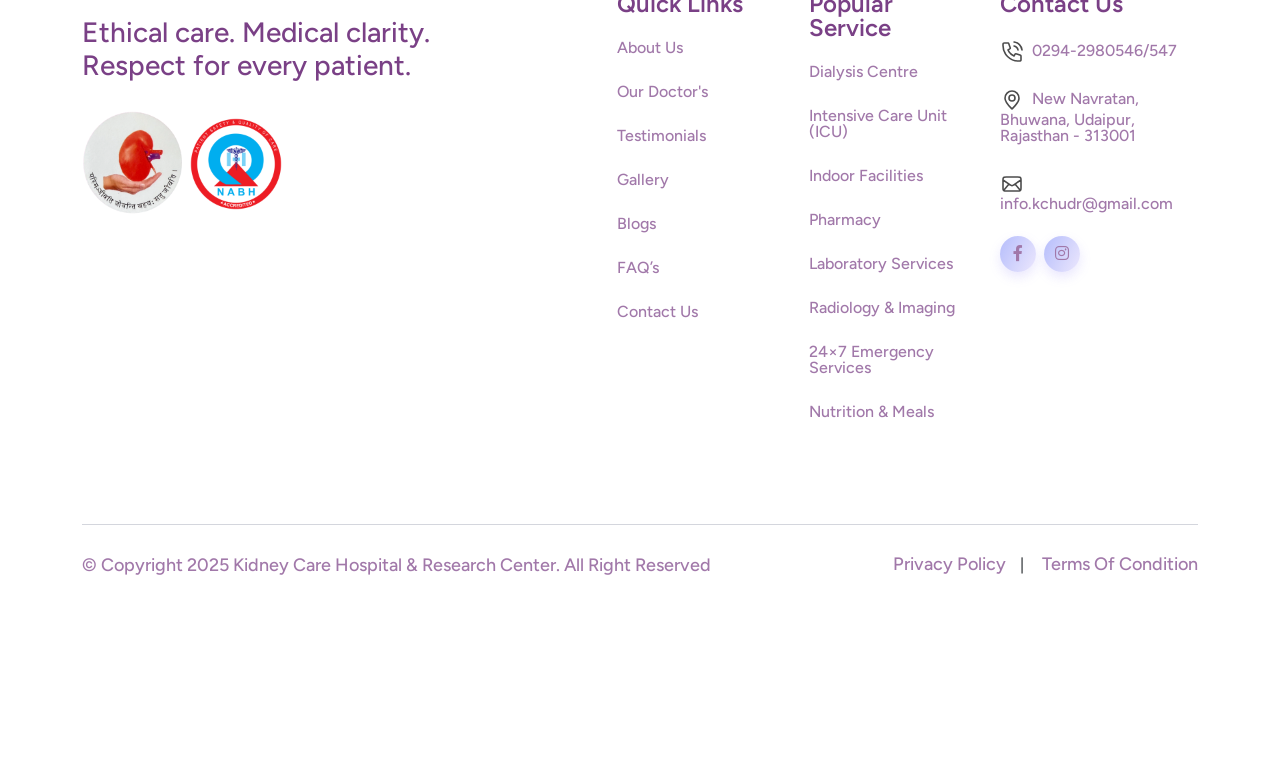
==== commit 905ee31b: "commit" ====
--- a/index.html
+++ b/index.html
@@ -124,7 +124,7 @@
             <div class="vl-offcanvas-logo">
             </div>
             <div class="vl-offcanvas-close">
-               <button class="vl-offcanvas-close-toggle"><a href="index.html"><img src="assets/img/logo/logo+text.png" alt=""></a></button>
+               <button class="vl-offcanvas-close-toggle"><a href="index.html"><img src="assets/img/logo/1.png" alt=""></a></button>
             </div>
         </div>
 
